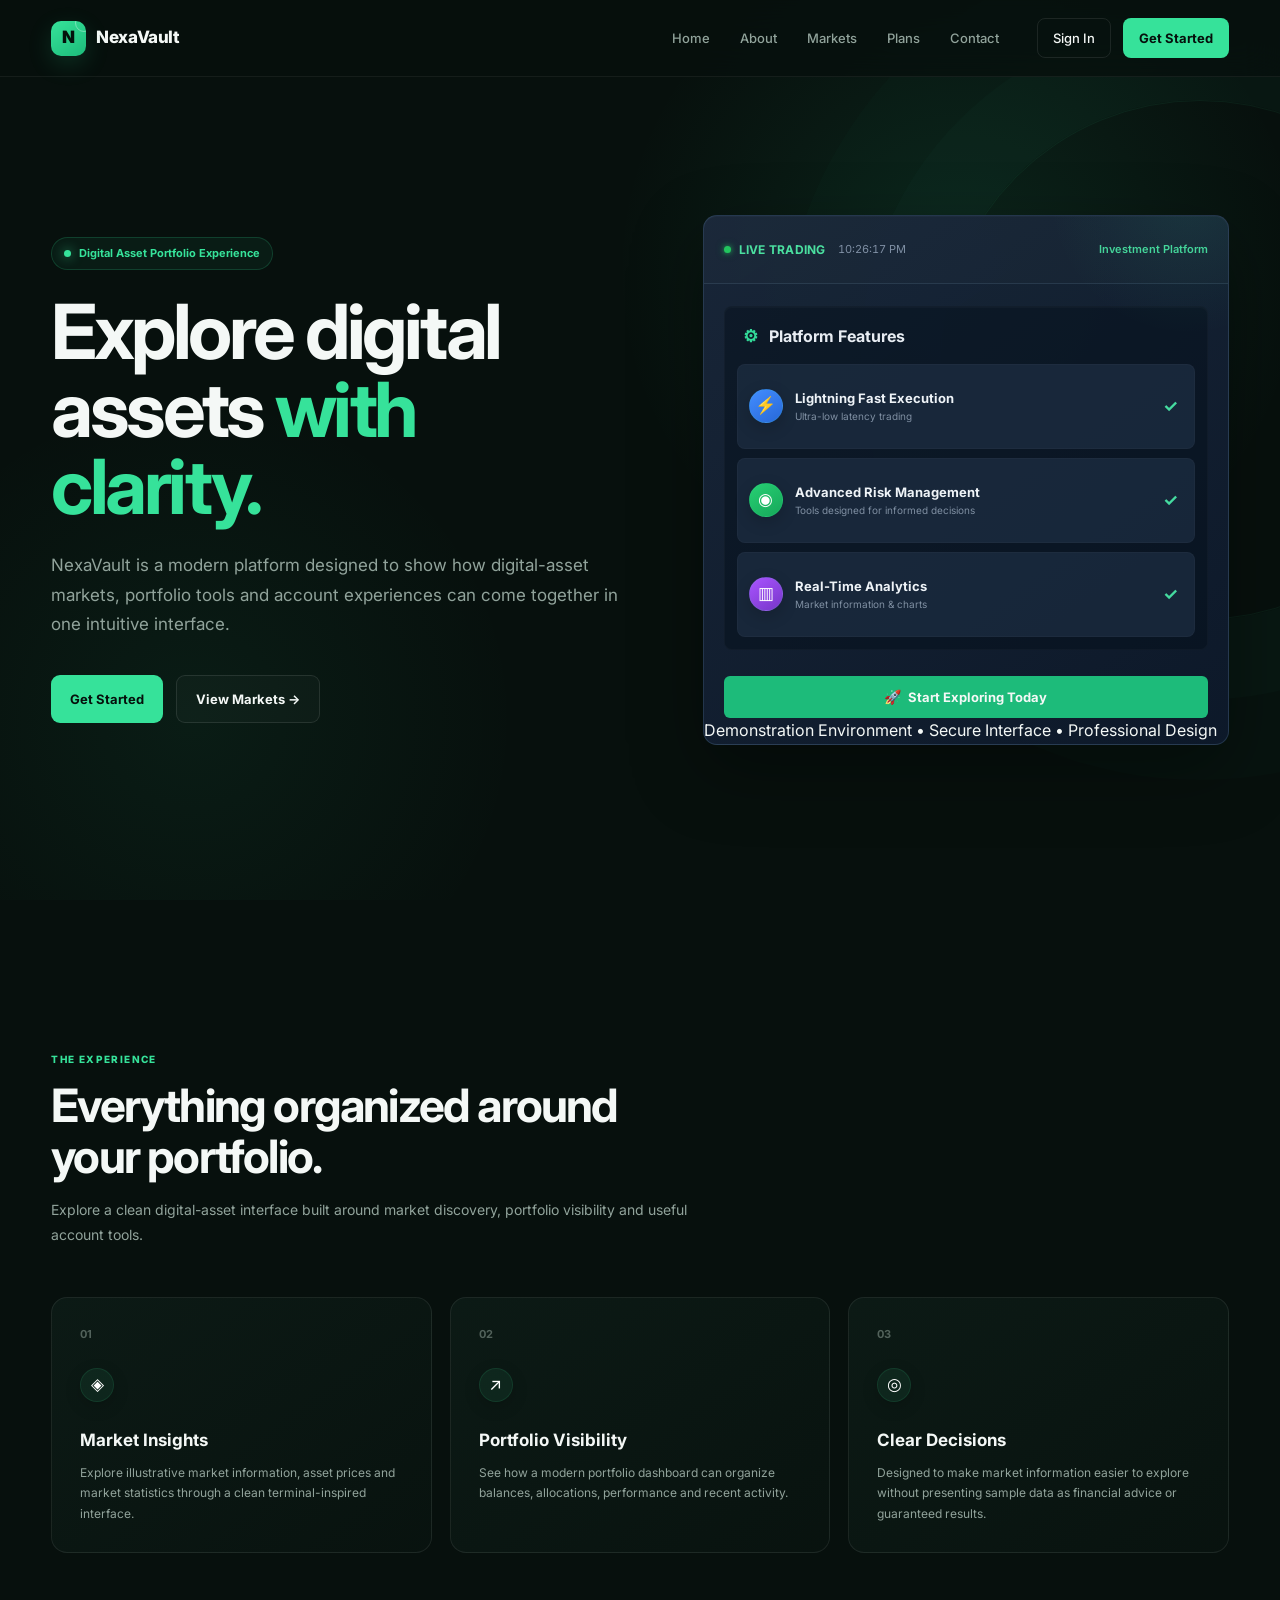
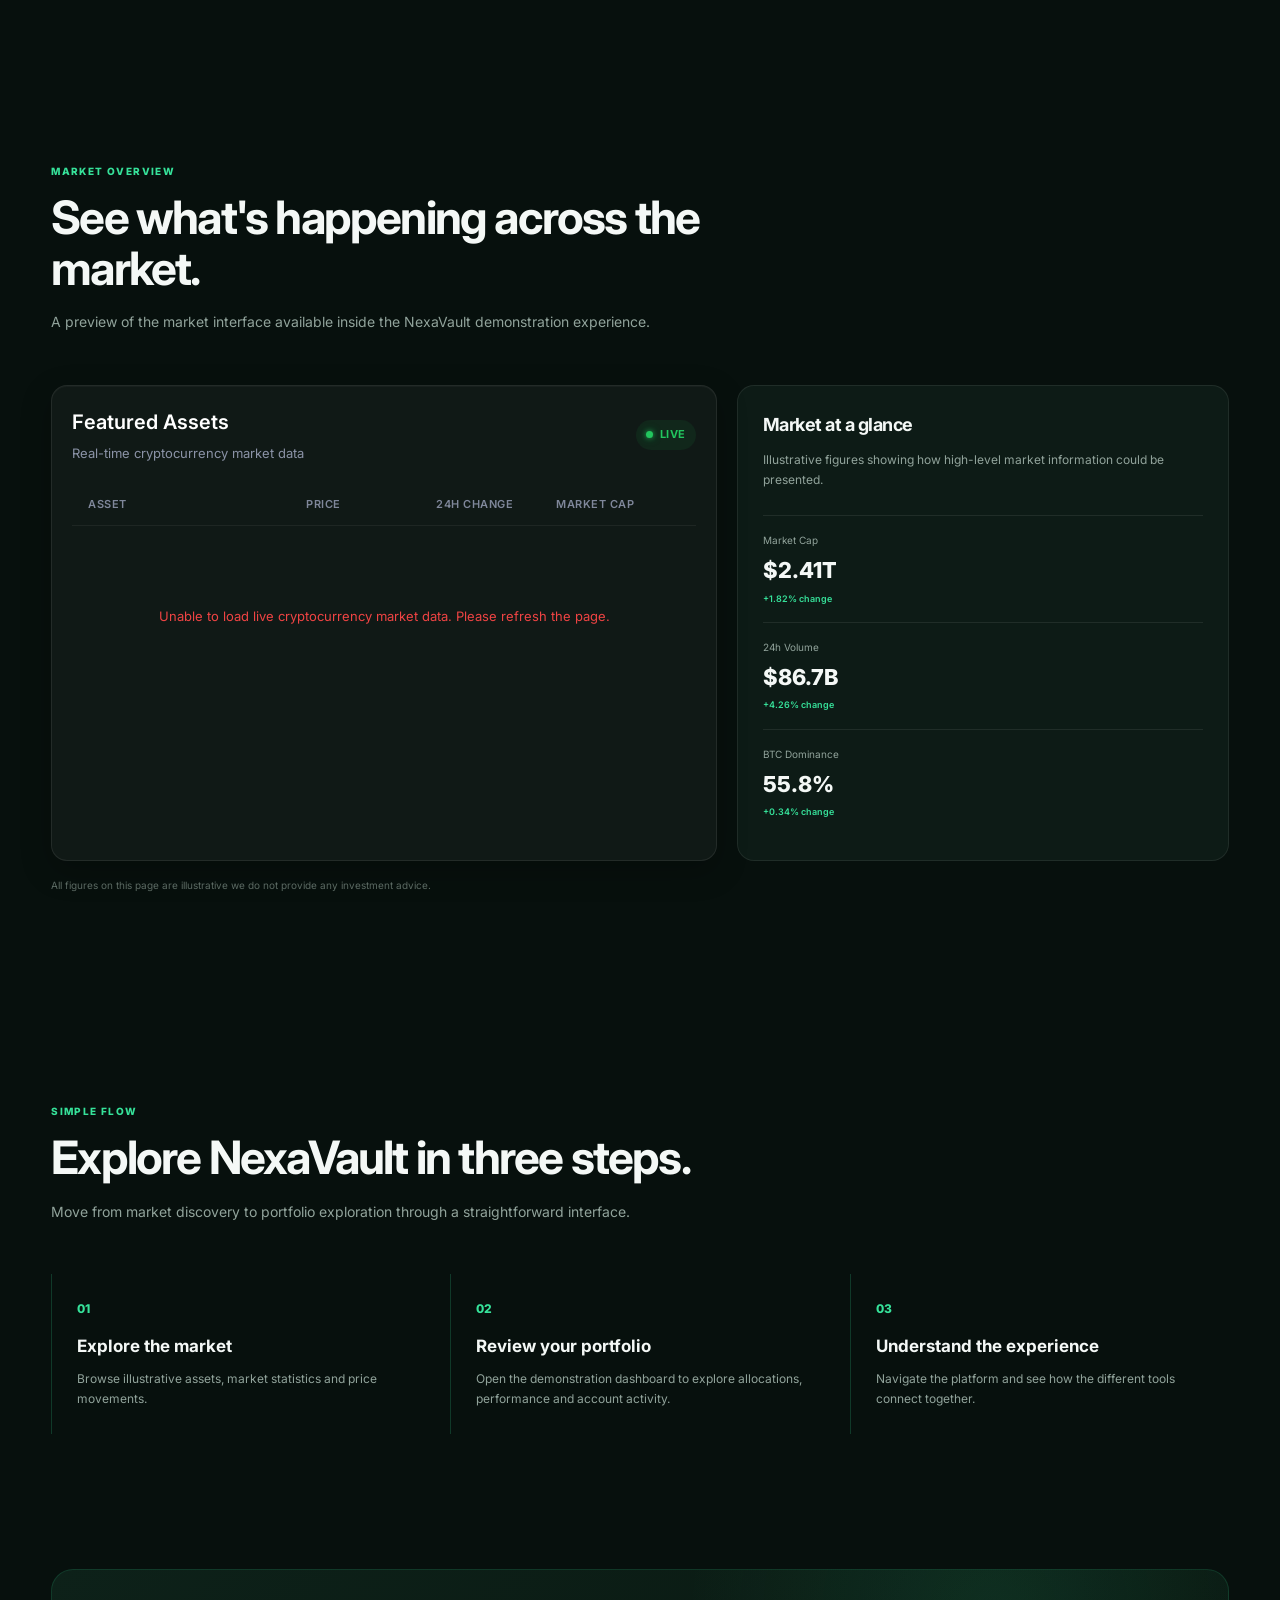
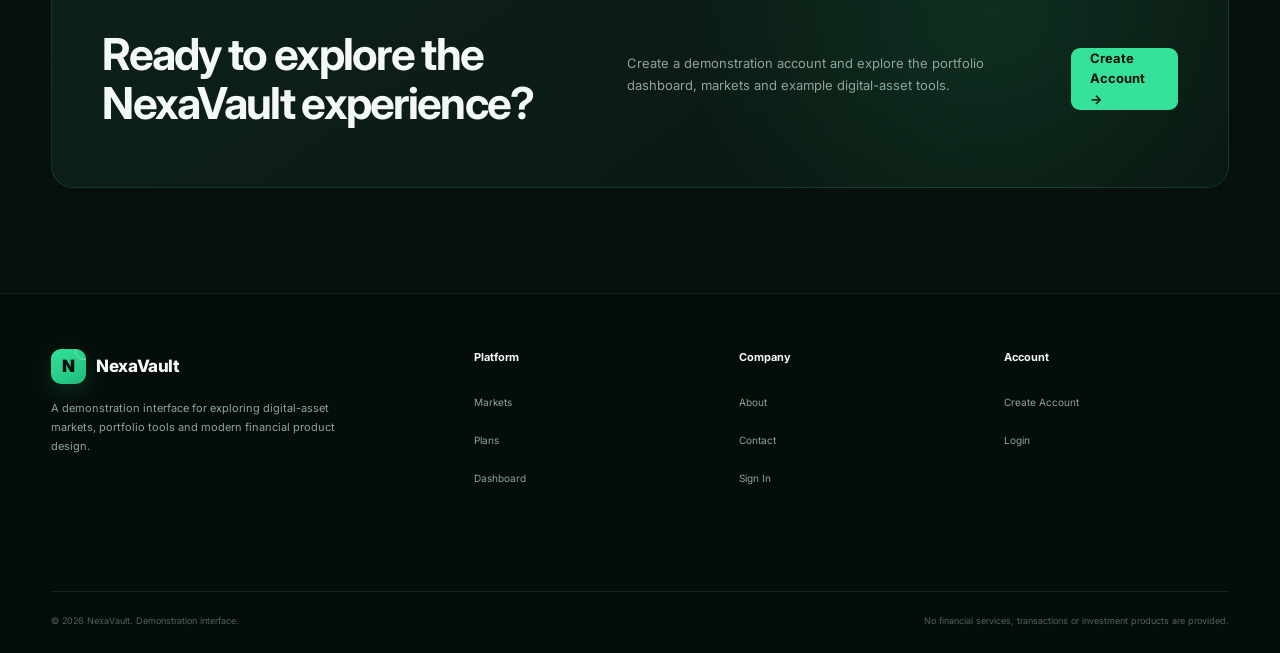
==== index.html @ b2070a26 "update layout" ====
<!DOCTYPE html>
<html lang="en">

<head>
    <meta charset="UTF-8">
    <meta name="viewport" content="width=device-width, initial-scale=1.0">

    <title>NexaVault | Explore Digital Assets</title>

    <meta name="description"
        content="NexaVault is a demonstration interface for exploring digital asset markets, portfolio tools and investment workflows.">

    <link rel="preconnect" href="https://fonts.googleapis.com">
    <link rel="preconnect" href="https://fonts.gstatic.com" crossorigin>

    <link href="https://fonts.googleapis.com/css2?family=Inter:wght@400;500;600;700;800&display=swap" rel="stylesheet">

    <link rel="stylesheet" href="css/style.css">


    <style>
        /* =========================================================
           NEXAVAULT HOMEPAGE
           Demonstration interface only.
           Market prices, balances and performance figures shown
           on this page are illustrative and are not live data.
           ========================================================= */


        /* =========================================================
           HEADER
           ========================================================= */




        /* =========================================================
           HERO
           ========================================================= */

        .hero {
            min-height: 100vh;

            position: relative;
            overflow: hidden;

            display: flex;
            align-items: center;

            padding: 150px 0 90px;

            background:
                radial-gradient(circle at 75% 30%,
                    rgba(54, 226, 154, 0.10),
                    transparent 30%),
                radial-gradient(circle at 15% 80%,
                    rgba(54, 226, 154, 0.06),
                    transparent 25%),
                var(--bg);
        }


        .hero::before {
            content: "";

            position: absolute;

            width: 520px;
            height: 520px;

            right: -180px;
            top: 100px;

            border-radius: 50%;

            border: 1px solid rgba(54, 226, 154, 0.07);

            box-shadow:
                0 0 0 80px rgba(54, 226, 154, 0.015),
                0 0 0 160px rgba(54, 226, 154, 0.01);

            pointer-events: none;
        }


        .hero-container {
            width: min(1180px, 92%);
            margin: auto;

            display: grid;
            grid-template-columns: 1.05fr 0.95fr;

            gap: 70px;

            align-items: center;
        }


        .hero-content {
            position: relative;
            z-index: 2;
        }


        .hero-badge {
            display: inline-flex;
            align-items: center;
            gap: 8px;

            padding: 7px 12px;

            border-radius: 999px;

            border: 1px solid rgba(54, 226, 154, 0.18);

            background: rgba(54, 226, 154, 0.055);

            color: var(--green);

            font-size: 11px;
            font-weight: 700;

            margin-bottom: 23px;
        }


        .hero-dot {
            width: 7px;
            height: 7px;

            border-radius: 50%;

            background: var(--green);

            box-shadow:
                0 0 12px rgba(54, 226, 154, 0.75);
        }


        .hero h1 {
            margin: 0;

            max-width: 700px;

            color: var(--text);

            font-size: clamp(45px, 6vw, 76px);

            line-height: 1.02;

            letter-spacing: -3.5px;
        }


        .hero h1 span {
            color: var(--green);
        }


        .hero-description {
            max-width: 590px;

            margin: 25px 0 0;

            color: var(--muted);

            font-size: 16px;

            line-height: 1.75;
        }


        .hero-actions {
            display: flex;
            align-items: center;
            gap: 13px;

            margin-top: 32px;
        }


        .primary-btn,
        .secondary-btn {
            display: inline-flex;
            align-items: center;
            justify-content: center;

            min-height: 48px;

            padding: 0 19px;

            border-radius: 9px;

            text-decoration: none;

            font-size: 13px;
            font-weight: 700;

            transition: 0.2s ease;
        }


        .primary-btn {
            background: var(--green);
            color: #06100c;
        }


        .primary-btn:hover {
            background: #49eaa5;

            transform: translateY(-1px);

            box-shadow:
                0 12px 30px rgba(54, 226, 154, 0.14);
        }


        .secondary-btn {
            border: 1px solid rgba(255, 255, 255, 0.10);
            color: var(--text);

            background: rgba(255, 255, 255, 0.025);
        }


        .secondary-btn:hover {
            background: rgba(255, 255, 255, 0.05);
        }


        .hero-note {
            margin-top: 19px;

            color: #66766f;

            font-size: 10px;
        }


        /* =========================================================
           HERO PORTFOLIO PREVIEW
           ========================================================= */

        .hero-visual {
            position: relative;
            z-index: 2;
        }


        .portfolio-preview {
            width: 100%;

            padding: 25px;

            border-radius: 22px;

            border: 1px solid rgba(255, 255, 255, 0.09);

            background:
                linear-gradient(145deg,
                    rgba(19, 38, 30, 0.96),
                    rgba(10, 22, 17, 0.96));

            box-shadow:
                0 35px 90px rgba(0, 0, 0, 0.34);

            transform: rotate(1deg);

            transition: 0.3s ease;
        }


        .portfolio-preview:hover {
            transform: rotate(0deg) translateY(-4px);
        }


        .preview-top {
            display: flex;
            align-items: center;
            justify-content: space-between;

            padding-bottom: 20px;

            border-bottom: 1px solid rgba(255, 255, 255, 0.06);
        }


        .preview-label {
            color: var(--muted);

            font-size: 11px;
            font-weight: 600;
        }


        .preview-status {
            padding: 5px 9px;

            border-radius: 999px;

            background: rgba(54, 226, 154, 0.07);

            color: var(--green);

            font-size: 9px;
            font-weight: 700;
        }


        .portfolio-balance {
            padding: 25px 0 20px;
        }


        .balance-label {
            color: var(--muted);

            font-size: 11px;
        }


        .balance-value {
            margin-top: 8px;

            color: var(--text);

            font-size: 34px;
            font-weight: 800;

            letter-spacing: -1.3px;
        }


        .balance-change {
            margin-top: 7px;

            color: var(--green);

            font-size: 11px;
            font-weight: 600;
        }


        .chart {
            position: relative;

            height: 150px;

            margin: 5px 0 22px;

            overflow: hidden;

            border-radius: 10px;

            background:
                linear-gradient(to bottom,
                    rgba(255, 255, 255, 0.025) 1px,
                    transparent 1px);

            background-size: 100% 37px;
        }


        .chart svg {
            width: 100%;
            height: 100%;
        }


        .chart-area {
            fill: rgba(54, 226, 154, 0.05);
        }


        .chart-line {
            fill: none;

            stroke: var(--green);

            stroke-width: 2.5;

            stroke-linecap: round;
            stroke-linejoin: round;
        }


        .asset-preview {
            display: grid;

            grid-template-columns: repeat(3, 1fr);

            gap: 9px;
        }


        .asset-mini {
            padding: 12px;

            border-radius: 10px;

            border: 1px solid rgba(255, 255, 255, 0.06);

            background: rgba(255, 255, 255, 0.025);
        }


        .asset-mini-top {
            display: flex;
            align-items: center;
            justify-content: space-between;
        }


        .asset-symbol {
            color: var(--text);

            font-size: 12px;
            font-weight: 700;
        }


        .asset-percent {
            color: var(--green);

            font-size: 9px;
            font-weight: 600;
        }


        .asset-mini-price {
            margin-top: 8px;

            color: #c5d1cc;

            font-size: 11px;
            font-weight: 600;
        }


        .preview-footer {
            margin-top: 18px;

            padding-top: 15px;

            border-top: 1px solid rgba(255, 255, 255, 0.06);

            display: flex;
            align-items: center;
            justify-content: space-between;
        }


        .preview-footer span {
            color: #66766f;

            font-size: 9px;
        }


        .preview-footer strong {
            color: var(--green);

            font-size: 9px;
        }


        /* =========================================================
           TRUST BAR
           ========================================================= */

        .trust-section {
            border-top: 1px solid var(--border);
            border-bottom: 1px solid var(--border);

            background: var(--bg-light);
        }


        .trust-container {
            width: min(1180px, 92%);
            margin: auto;

            min-height: 90px;

            display: grid;

            grid-template-columns:
                repeat(4, 1fr);
        }


        .trust-item {
            display: flex;
            align-items: center;
            justify-content: center;

            gap: 10px;

            border-right: 1px solid var(--border);
        }


        .trust-item:last-child {
            border-right: none;
        }


        .trust-icon {
            color: var(--green);

            font-size: 17px;
        }


        .trust-text strong {
            display: block;

            color: var(--text);

            font-size: 12px;
        }


        .trust-text span {
            display: block;

            margin-top: 3px;

            color: var(--muted);

            font-size: 9px;
        }


        /* =========================================================
           SECTION
           ========================================================= */

        .home-section {
            padding: 105px 0;
        }


        .section-container {
            width: min(1180px, 92%);
            margin: auto;
        }


        .section-heading {
            max-width: 650px;

            margin-bottom: 50px;
        }


        .section-eyebrow {
            color: var(--green);

            font-size: 10px;
            font-weight: 800;

            text-transform: uppercase;

            letter-spacing: 1.4px;

            margin-bottom: 13px;
        }


        .section-heading h2 {
            margin: 0;

            color: var(--text);

            font-size: clamp(31px, 4vw, 46px);

            line-height: 1.1;

            letter-spacing: -1.8px;
        }


        .section-heading p {
            margin: 17px 0 0;

            color: var(--muted);

            font-size: 14px;

            line-height: 1.75;
        }


        /* =========================================================
           FEATURE CARDS
           ========================================================= */

        .feature-grid {
            display: grid;

            grid-template-columns:
                repeat(3, 1fr);

            gap: 18px;
        }


        .feature-card {
            padding: 28px;

            min-height: 245px;

            border: 1px solid var(--border);

            border-radius: 16px;

            background:
                linear-gradient(145deg,
                    rgba(13, 27, 22, 0.92),
                    rgba(9, 19, 15, 0.92));

            transition: 0.25s ease;
        }


        .feature-card:hover {
            transform: translateY(-5px);

            border-color:
                rgba(54, 226, 154, 0.18);

            background: var(--card-hover);
        }


        .feature-number {
            color: #52625b;

            font-size: 11px;
            font-weight: 700;
        }


        .feature-icon {
            width: 44px;
            height: 44px;

            margin-top: 24px;

            border-radius: 12px;

            display: flex;
            align-items: center;
            justify-content: center;

            color: var(--green);

            background:
                rgba(54, 226, 154, 0.07);

            border:
                1px solid rgba(54, 226, 154, 0.11);

            font-size: 18px;
        }


        .feature-card h3 {
            margin: 18px 0 9px;

            color: var(--text);

            font-size: 17px;
        }


        .feature-card p {
            margin: 0;

            color: var(--muted);

            font-size: 12px;

            line-height: 1.7;
        }


        /* =========================================================
           MARKETS SECTION
           ========================================================= */

        .market-preview {
            display: grid;

            grid-template-columns:
                1.15fr 0.85fr;

            gap: 20px;
        }


        .market-table-card,
        .market-side-card {
            border: 1px solid var(--border);

            border-radius: 17px;

            background: var(--card);

            overflow: hidden;
        }


        .market-card-header {
            padding: 20px 22px;

            display: flex;
            align-items: center;
            justify-content: space-between;

            border-bottom: 1px solid var(--border);
        }


        .market-card-header h3 {
            margin: 0;

            color: var(--text);

            font-size: 15px;
        }


        .market-card-header a {
            color: var(--green);

            text-decoration: none;

            font-size: 10px;
            font-weight: 700;
        }


        .market-row {
            display: grid;

            grid-template-columns:
                1.6fr 1fr 0.8fr;

            align-items: center;

            padding: 16px 22px;

            border-bottom: 1px solid rgba(255, 255, 255, 0.045);
        }


        .market-row:last-child {
            border-bottom: none;
        }


        .coin {
            display: flex;
            align-items: center;
            gap: 11px;
        }


        .coin-icon {
            width: 32px;
            height: 32px;

            border-radius: 50%;

            display: flex;
            align-items: center;
            justify-content: center;

            background: rgba(255, 255, 255, 0.06);

            color: var(--text);

            font-size: 10px;
            font-weight: 800;
        }


        .coin-name strong {
            display: block;

            color: var(--text);

            font-size: 11px;
        }


        .coin-name span {
            display: block;

            margin-top: 2px;

            color: var(--muted);

            font-size: 9px;
        }


        .coin-price {
            color: #dce6e1;

            font-size: 11px;
            font-weight: 600;
        }


        .coin-change {
            color: var(--green);

            text-align: right;

            font-size: 10px;
            font-weight: 700;
        }


        .coin-change.down {
            color: #e58a8a;
        }


        /* Side market card */

        .market-side-content {
            padding: 25px;
        }


        .market-side-content h3 {
            margin: 0;

            color: var(--text);

            font-size: 18px;

            letter-spacing: -0.5px;
        }


        .market-side-content>p {
            margin: 10px 0 25px;

            color: var(--muted);

            font-size: 12px;

            line-height: 1.7;
        }


        .market-stat {
            padding: 16px 0;

            border-top: 1px solid var(--border);
        }


        .market-stat-label {
            color: var(--muted);

            font-size: 10px;
        }


        .market-stat-value {
            margin-top: 5px;

            color: var(--text);

            font-size: 22px;
            font-weight: 800;
        }


        .market-stat-change {
            margin-top: 3px;

            color: var(--green);

            font-size: 9px;
            font-weight: 600;
        }


        /* =========================================================
           HOW IT WORKS
           ========================================================= */

        .steps {
            display: grid;

            grid-template-columns:
                repeat(3, 1fr);

            gap: 20px;
        }


        .step {
            position: relative;

            padding: 25px;

            border-left:
                1px solid rgba(54, 226, 154, 0.20);
        }


        .step-number {
            color: var(--green);

            font-size: 12px;
            font-weight: 800;
        }


        .step h3 {
            margin: 15px 0 8px;

            color: var(--text);

            font-size: 17px;
        }


        .step p {
            margin: 0;

            color: var(--muted);

            font-size: 12px;

            line-height: 1.7;
        }


        /* =========================================================
           CTA
           ========================================================= */

        .cta-section {
            padding: 30px 0 105px;
        }


        .cta-box {
            position: relative;

            overflow: hidden;

            padding: 60px 50px;

            border-radius: 22px;

            border:
                1px solid rgba(54, 226, 154, 0.14);

            background:
                radial-gradient(circle at 80% 20%,
                    rgba(54, 226, 154, 0.10),
                    transparent 32%),
                linear-gradient(145deg,
                    #0d2119,
                    #091710);
        }


        .cta-box h2 {
            max-width: 650px;

            margin: 0;

            color: var(--text);

            font-size: clamp(30px, 4vw, 44px);

            line-height: 1.1;

            letter-spacing: -1.7px;
        }


        .cta-box p {
            max-width: 600px;

            margin: 15px 0 25px;

            color: var(--muted);

            font-size: 13px;

            line-height: 1.7;
        }


        /* =========================================================
           FOOTER
           ========================================================= */

        /* .footer {
            border-top: 1px solid var(--border);

            background: #050d0a;

            padding: 55px 0 25px;
        }


        .footer-container {
            width: min(1180px, 92%);
            margin: auto;
        }


        .footer-grid {
            display: grid;

            grid-template-columns:
                1.7fr 1fr 1fr 1fr;

            gap: 40px;

            padding-bottom: 45px;
        }

        @media (max-width: 768px) {
            .footer-grid {
                grid-template-columns: repeat(2, 1fr);
                gap: 30px 20px;
            }
        }

        @media (max-width: 480px) {
            .footer-grid {
                grid-template-columns: 1fr 1fr;
            }
        }


        .footer-brand p {
            max-width: 300px;

            margin: 15px 0 0;

            color: var(--muted);

            font-size: 11px;

            line-height: 1.7;
        }


        .footer-column h4 {
            margin: 0 0 15px;

            color: var(--text);

            font-size: 11px;
        }


        .footer-column a {
            display: block;

            margin-bottom: 10px;

            color: var(--muted);

            text-decoration: none;

            font-size: 10px;
        }


        .footer-column a:hover {
            color: var(--green);
        }


        .footer-bottom {
            padding-top: 22px;

            border-top: 1px solid var(--border);

            display: flex;

            align-items: center;
            justify-content: space-between;

            gap: 20px;

            color: #53615b;

            font-size: 9px;
        } */


        /* =========================================================
           RESPONSIVE
           ========================================================= */

        @media (max-width: 950px) {

            .nav {
                gap: 18px;
            }


            .hero-container {
                grid-template-columns: 1fr;

                gap: 55px;
            }


            .hero-content {
                text-align: center;
            }


            .hero-description {
                margin-left: auto;
                margin-right: auto;
            }


            .hero-actions {
                justify-content: center;
            }


            .hero-note {
                text-align: center;
            }


            .hero-visual {
                max-width: 620px;

                margin: auto;
            }


            .market-preview {
                grid-template-columns: 1fr;
            }

        }


        @media (max-width: 760px) {

            .header-inner {
                height: 68px;
            }


            .menu-toggle {
                display: block;
            }


            .nav {
                position: absolute;

                top: 68px;
                left: 0;

                width: 100%;

                display: none;

                flex-direction: column;
                align-items: stretch;

                gap: 0;

                padding: 15px 5% 22px;

                border-bottom: 1px solid var(--border);

                background:
                    rgba(7, 16, 13, 0.98);

                backdrop-filter: blur(18px);
            }


            .nav.show {
                display: flex;
            }


            .nav a {
                padding: 12px 0;

                border-bottom:
                    1px solid rgba(255, 255, 255, 0.04);
            }


            .nav-actions {
                display: grid;

                grid-template-columns: 1fr 1fr;

                margin: 10px 0 0;

                gap: 10px;
            }


            .nav-login,
            .nav-register {
                text-align: center;
            }


            .trust-container {
                grid-template-columns: repeat(2, 1fr);
            }


            .trust-item {
                min-height: 75px;

                border-bottom:
                    1px solid var(--border);
            }


            .trust-item:nth-child(2) {
                border-right: none;
            }


            .trust-item:nth-child(3),
            .trust-item:nth-child(4) {
                border-bottom: none;
            }


            .feature-grid,
            .steps {
                grid-template-columns: 1fr;
            }




        }


        @media (max-width: 560px) {

            .hero {
                padding-top: 125px;
            }


            .hero h1 {
                font-size: 43px;

                letter-spacing: -2.2px;
            }


            .hero-description {
                font-size: 14px;
            }


            .hero-actions {
                flex-direction: column;

                align-items: stretch;
            }


            .primary-btn,
            .secondary-btn {
                width: 100%;
            }


            .portfolio-preview {
                padding: 18px;

                transform: none;
            }


            .balance-value {
                font-size: 29px;
            }


            .asset-preview {
                grid-template-columns: 1fr;
            }


            .asset-mini {
                display: flex;

                align-items: center;
                justify-content: space-between;
            }


            .asset-mini-price {
                margin-top: 0;
            }


            .market-row {
                grid-template-columns:
                    1.5fr 1fr;

                gap: 10px;
            }


            .market-row .coin-change {
                display: none;
            }


            .cta-box {
                padding: 38px 25px;
            }





            /* .footer-bottom {
                flex-direction: column;

                align-items: flex-start;
            } */

        }
    </style>

</head>


<body class="page-enter">

    <script>
        async function loadPrices() {
            try {
                const res = await fetch(
                    "https://api.coingecko.com/api/v3/simple/price?ids=bitcoin,ethereum,tether,binancecoin,solana,ripple,cardano,dogecoin,polygon,litecoin&vs_currencies=usd&include_24hr_change=true"
                );
                const data = await res.json();

                function format(price, change) {
                    const color = change >= 0 ? "lime" : "red";
                    return `$${price.toLocaleString()} <span style="color:${color}">(${change.toFixed(2)}%)</span>`;
                }

                document.getElementById("btcPrice").innerHTML = format(data.bitcoin.usd, data.bitcoin.usd_24h_change);
                document.getElementById("ethPrice").innerHTML = format(data.ethereum.usd, data.ethereum.usd_24h_change);
                document.getElementById("usdtPrice").innerHTML = format(data.tether.usd, data.tether.usd_24h_change);
                document.getElementById("bnbPrice").innerHTML = format(data.binancecoin.usd, data.binancecoin.usd_24h_change);
                document.getElementById("solPrice").innerHTML = format(data.solana.usd, data.solana.usd_24h_change);
                document.getElementById("xrpPrice").innerHTML = format(data.ripple.usd, data.ripple.usd_24h_change);
                document.getElementById("adaPrice").innerHTML = format(data.cardano.usd, data.cardano.usd_24h_change);
                document.getElementById("dogePrice").innerHTML = format(data.dogecoin.usd, data.dogecoin.usd_24h_change);
                document.getElementById("ltcPrice").innerHTML = format(data.litecoin.usd, data.litecoin.usd_24h_change);

            } catch (err) {
                console.error("Price error:", err);
            }
        }

        loadPrices();
        setInterval(loadPrices, 10000);
    </script>


    <!-- =========================================================
         HEADER
         ========================================================= -->

    <header class="header">

        <div class="header-inner">

            <a href="index.html" class="logo">

                <span class="logo-mark">N</span>

                <span>NexaVault</span>

            </a>


            <button class="menu-toggle" id="menuToggle" aria-label="Open navigation">
                ☰
            </button>


            <nav class="nav">

                <a href="index.html">
                    Home
                </a>

                <a href="about.html">
                    About
                </a>

                <a href="markets.html">
                    Markets
                </a>

                <a href="plans.html">
                    Plans
                </a>

                <a href="contact.html">
                    Contact
                </a>


                <div class="nav-actions">

                    <a href="login.html" class="nav-login">
                        Sign In
                    </a>

                    <a href="register.html" class="nav-register">
                        Get Started
                    </a>

                </div>

            </nav>

        </div>

    </header>




    <!-- =========================================================
         HERO
         ========================================================= -->

    <section class="hero">

        <div class="hero-container">


            <div class="hero-content">

                <div class="hero-badge">

                    <span class="hero-dot"></span>

                    Digital Asset Portfolio Experience

                </div>


                <h1>

                    Explore digital assets
                    <span>with clarity.</span>

                </h1>


                <p class="hero-description">

                    NexaVault is a modern platform
                    designed to show how digital-asset markets,
                    portfolio tools and account experiences can
                    come together in one intuitive interface.

                </p>


                <div class="hero-actions">

                    <a href="index.html" class="primary-btn">
                        Get Started
                    </a>


                    <a href="markets.html" class="secondary-btn">
                        View Markets →
                    </a>

                </div>


                <!-- <p class="hero-note">

                    Crypto-asset Environment · Market data and
                    portfolio figures are illustrative.

                </p> -->

            </div>



            <!-- PORTFOLIO PREVIEW -->

            <div class="hero-visual">

                <div class="platform-preview">

                    <!-- TOP BAR -->
                    <div class="platform-top">

                        <div class="platform-live">
                            <span class="live-dot"></span>
                            LIVE TRADING
                        </div>

                        <div class="platform-time" id="platformTime">
                            03:30:46 AM
                        </div>

                        <div class="platform-label">
                            Investment Platform
                        </div>

                    </div>


                    <!-- FEATURES PANEL -->
                    <div class="platform-features">

                        <div class="features-heading">

                            <span class="features-heading-icon">
                                ⚙
                            </span>

                            <span>
                                Platform Features
                            </span>

                        </div>


                        <!-- FEATURE 1 -->
                        <div class="platform-feature">

                            <div class="feature-icon feature-blue">
                                <span>⚡</span>
                            </div>

                            <div class="feature-content">

                                <div class="feature-title">
                                    Lightning Fast Execution
                                </div>

                                <div class="feature-description">
                                    Ultra-low latency trading
                                </div>

                            </div>

                            <div class="feature-check">
                                ✓
                            </div>

                        </div>


                        <!-- FEATURE 2 -->
                        <div class="platform-feature">

                            <div class="feature-icon feature-green">
                                <span>◉</span>
                            </div>

                            <div class="feature-content">

                                <div class="feature-title">
                                    Advanced Risk Management
                                </div>

                                <div class="feature-description">
                                    Tools designed for informed decisions
                                </div>

                            </div>

                            <div class="feature-check">
                                ✓
                            </div>

                        </div>


                        <!-- FEATURE 3 -->
                        <div class="platform-feature">

                            <div class="feature-icon feature-purple">
                                <span>▥</span>
                            </div>

                            <div class="feature-content">

                                <div class="feature-title">
                                    Real-Time Analytics
                                </div>

                                <div class="feature-description">
                                    Market information &amp; charts
                                </div>

                            </div>

                            <div class="feature-check">
                                ✓
                            </div>

                        </div>

                    </div>


                    <!-- ACTION BUTTONS -->
                    <div class="platform-actions">

                        <a href="register.html" class="platform-btn">
                            <span class="btn-icon">🚀</span>
                            Start Exploring Today
                        </a>


                        <!-- <a href="login.html" class="platform-btn platform-btn-secondary">
                            <span class="btn-icon">↪</span>
                            Access Your Account
                        </a> -->

                    </div>


                    <!-- FOOTER -->
                    <div class="platform-footer">

                        <span>Demonstration Environment</span>

                        <span class="footer-separator">•</span>

                        <span>Secure Interface</span>

                        <span class="footer-separator">•</span>

                        <span>Professional Design</span>

                    </div>

                </div>

            </div>

            <style>
                /* =========================================================
   NEXAVAULT HERO PLATFORM PREVIEW
========================================================= */

                .platform-preview {
                    width: 100%;
                    max-width: 560px;
                    margin-left: auto;

                    padding: 0;

                    background:
                        linear-gradient(145deg,
                            rgba(25, 39, 58, 0.96),
                            rgba(13, 25, 42, 0.98));

                    border: 1px solid rgba(112, 149, 190, 0.22);

                    border-radius: 14px;

                    box-shadow:
                        0 25px 70px rgba(0, 0, 0, 0.35),
                        inset 0 1px 0 rgba(255, 255, 255, 0.025);

                    overflow: hidden;

                    position: relative;
                }


                /* subtle inner glow */

                .platform-preview::before {
                    content: "";

                    position: absolute;

                    width: 280px;
                    height: 280px;

                    top: -160px;
                    right: -100px;

                    background:
                        radial-gradient(circle,
                            rgba(54, 226, 154, 0.09),
                            transparent 70%);

                    pointer-events: none;
                }


                /* =========================================================
   TOP BAR
========================================================= */

                .platform-top {
                    height: 68px;

                    display: grid;

                    grid-template-columns:
                        auto 1fr auto;

                    align-items: center;

                    gap: 12px;

                    padding: 0 20px;

                    border-bottom:
                        1px solid rgba(125, 159, 195, 0.16);

                    background:
                        rgba(255, 255, 255, 0.012);
                }


                .platform-live {
                    display: flex;

                    align-items: center;

                    gap: 8px;

                    color: #4be0a0;

                    font-size: 12px;

                    font-weight: 700;

                    letter-spacing: 0.02em;

                    white-space: nowrap;
                }


                .live-dot {
                    width: 9px;
                    height: 9px;

                    border-radius: 50%;

                    background: #35d995;

                    box-shadow:
                        0 0 0 4px rgba(53, 217, 149, 0.08),
                        0 0 14px rgba(53, 217, 149, 0.4);
                }


                .platform-time {
                    color: #7f8fa4;

                    font-size: 11px;

                    /* text-align: center; */

                    font-variant-numeric: tabular-nums;
                }


                .platform-label {
                    color: #45d49a;

                    font-size: 11px;

                    font-weight: 600;

                    white-space: nowrap;
                }


                /* =========================================================
   FEATURES CONTAINER
========================================================= */

                .platform-features {
                    margin: 22px 20px 0;

                    padding: 17px 12px 12px;

                    background:
                        rgba(6, 15, 27, 0.48);

                    border-radius: 8px;

                    border:
                        1px solid rgba(255, 255, 255, 0.025);

                    box-shadow:
                        inset 0 1px 0 rgba(255, 255, 255, 0.018);
                }


                /* =========================================================
   FEATURE HEADING
========================================================= */

                .features-heading {
                    display: flex;

                    align-items: center;

                    gap: 8px;

                    padding: 0 3px 14px;

                    color: #e8edf3;

                    font-size: 16px;

                    font-weight: 700;
                }


                .features-heading-icon {
                    display: inline-flex;

                    align-items: center;

                    justify-content: center;

                    color: #32d998;

                    font-size: 17px;

                    width: 21px;

                    height: 21px;
                }


                /* =========================================================
   FEATURE ROW
========================================================= */

                .platform-feature {
                    min-height: 64px;

                    display: flex;

                    align-items: center;

                    gap: 12px;

                    padding: 0px 11px;

                    margin-bottom: 9px;

                    background:
                        rgba(30, 46, 67, 0.72);

                    border:
                        1px solid rgba(255, 255, 255, 0.025);

                    border-radius: 8px;

                    transition:
                        transform 0.2s ease,
                        background 0.2s ease,
                        border-color 0.2s ease;
                }


                .platform-feature:last-child {
                    margin-bottom: 0;
                }


                .platform-feature:hover {
                    transform: translateX(3px);

                    background:
                        rgba(37, 55, 79, 0.82);

                    border-color:
                        rgba(54, 226, 154, 0.12);
                }


                /* =========================================================
   FEATURE ICON
========================================================= */

                .feature-icon {
                    width: 34px;
                    height: 34px;

                    min-width: 34px;

                    display: flex;

                    align-items: center;

                    justify-content: center;

                    border-radius: 50%;

                    color: #ffffff;

                    font-size: 17px;

                    box-shadow:
                        0 5px 16px rgba(0, 0, 0, 0.18);
                }


                .feature-blue {
                    background:
                        linear-gradient(145deg,
                            #438dff,
                            #2768d8);
                }


                .feature-green {
                    background:
                        linear-gradient(145deg,
                            #27cf73,
                            #16a85a);
                }


                .feature-purple {
                    background:
                        linear-gradient(145deg,
                            #a954ff,
                            #7736c9);
                }


                /* =========================================================
   FEATURE TEXT
========================================================= */

                .feature-content {
                    flex: 1;

                    min-width: 0;
                }


                .feature-title {
                    color: #eef3f7;

                    font-size: 13px;

                    font-weight: 700;

                    line-height: 1.35;
                }


                .feature-description {
                    margin-top: 2px;

                    color: #7f8fa2;

                    font-size: 10px;

                    line-height: 1.4;
                }


                /* =========================================================
   CHECKMARK
========================================================= */

                .feature-check {
                    width: 24px;

                    color: #45dba0;

                    font-size: 17px;

                    font-weight: 700;

                    text-align: center;
                }


                /* =========================================================
   ACTION BUTTONS
========================================================= */

                .platform-actions {
                    display: flex;

                    flex-direction: column;

                    gap: 10px;

                    margin: 26px 20px 0;
                }


                .platform-btn {
                    min-height: 42px;

                    display: flex;

                    background-color: #1dbb7a;

                    align-items: center;

                    justify-content: center;

                    gap: 7px;

                    padding: 10px 18px;

                    border-radius: 6px;

                    text-decoration: none;

                    font-size: 13px;

                    font-weight: 700;

                    transition:
                        transform 0.2s ease,
                        box-shadow 0.2s ease,
                        background 0.2s ease;
                }


                .platform-btn:hover {
                    transform: translateY(-2px);
                }


                .platform-btn-primary {
                    color: #ffffff;

                    background:
                        linear-gradient(135deg,
                            #2869e8,
                            #245bd0);

                    box-shadow:
                        0 8px 24px rgba(35, 93, 218, 0.22);
                }


                .platform-btn-primary:hover {
                    background:
                        linear-gradient(135deg,
                            #3475ef,
                            #2864dd);

                    box-shadow:
                        0 12px 28px rgba(35, 93, 218, 0.30);
                }


                .platform-btn-secondary {
                    color: #eef2f7;

                    background:
                        rgba(74, 91, 116, 0.62);

                    border:
                        1px solid rgba(255, 255, 255, 0.035);
                }


                .platform-btn-secondary:hover {
                    background:
                        rgba(86, 104, 131, 0.72);
                }


                .btn-icon {
                    font-size: 14px;
                }


                /* =========================================================
   FOOTER
========================================================= */

                /* .platform-footer {
                    display: flex;

                    justify-content: center;

                    align-items: center;

                    flex-wrap: wrap;

                    gap: 6px;

                    padding: 18px 20px 21px;

                    color: #718095;

                    font-size: 10px;

                    text-align: center;

                    letter-spacing: 0.01em;
                }


                .footer-separator {
                    color: #465569;
                } */


                /* =========================================================
   MOBILE
========================================================= */

                @media (max-width: 900px) {

                    .platform-preview {
                        max-width: 100%;

                        margin: 35px auto 0;
                    }

                }


                @media (max-width: 600px) {

                    .platform-top {
                        height: 62px;

                        padding: 0 15px;

                        grid-template-columns:
                            auto 1fr auto;
                    }


                    .platform-live {
                        font-size: 10px;
                    }


                    .platform-time {
                        font-size: 9px;
                    }


                    .platform-label {
                        font-size: 9px;
                    }


                    .platform-features {
                        margin: 16px 14px 0;

                        padding: 14px 9px 9px;
                    }


                    .features-heading {
                        font-size: 14px;

                        padding-bottom: 11px;
                    }


                    .platform-feature {
                        min-height: 60px;

                        padding: 8px;

                        gap: 9px;
                    }


                    .feature-icon {
                        width: 31px;
                        height: 31px;

                        min-width: 31px;

                        font-size: 15px;
                    }


                    .feature-title {
                        font-size: 12px;
                    }


                    .feature-description {
                        font-size: 9px;
                    }


                    .feature-check {
                        font-size: 15px;
                    }


                    .platform-actions {
                        margin: 20px 14px 0;
                    }


                    .platform-btn {
                        min-height: 44px;

                        font-size: 12px;
                    }


                    .platform-footer {
                        padding:
                            15px 14px 18px;

                        font-size: 9px;
                    }

                }
            </style>

        </div>

    </section>



    <!-- =========================================================
         TRUST / FEATURE BAR
         ========================================================= -->



    <!-- Market Ticker -->
    <div class="bg-transparent border-t border-b border-gray-700">
        <!-- TradingView Widget BEGIN -->
        <div class="tradingview-widget-container" style="width: 100%; height: 46px;">
            <iframe scrolling="no" allowtransparency="true" frameborder="0"
                src="https://www.tradingview-widget.com/embed-widget/ticker-tape/?locale=en#%7B%22symbols%22%3A%5B%7B%22proName%22%3A%22FOREXCOM%3ASPXUSD%22%2C%22title%22%3A%22S%26P%20500%22%7D%2C%7B%22proName%22%3A%22FOREXCOM%3ANSXUSD%22%2C%22title%22%3A%22Nasdaq%20100%22%7D%2C%7B%22proName%22%3A%22FX_IDC%3AEURUSD%22%2C%22title%22%3A%22EUR%2FUSD%22%7D%2C%7B%22proName%22%3A%22BITSTAMP%3ABTCUSD%22%2C%22title%22%3A%22BTC%2FUSD%22%7D%2C%7B%22proName%22%3A%22BITSTAMP%3AETHUSD%22%2C%22title%22%3A%22ETH%2FUSD%22%7D%5D%2C%22showSymbolLogo%22%3Atrue%2C%22colorTheme%22%3A%22dark%22%2C%22isTransparent%22%3Afalse%2C%22displayMode%22%3A%22adaptive%22%2C%22width%22%3A%22100%25%22%2C%22height%22%3A46%2C%22utm_source%22%3A%22tradingview.com%22%2C%22utm_medium%22%3A%22widget%22%2C%22utm_campaign%22%3A%22ticker-tape%22%2C%22page-uri%22%3A%22tradingview.com%2F%22%7D"
                title="ticker tape TradingView widget" lang="en"
                style="user-select: none; box-sizing: border-box; display: block; height: 46px; width: 100%;"></iframe>

            <style>
                .tradingview-widget-copyright {
                    font-size: 13px !important;
                    line-height: 32px !important;
                    text-align: center !important;
                    vertical-align: middle !important;
                    /* @mixin sf-pro-display-font; */
                    font-family: -apple-system, BlinkMacSystemFont, 'Trebuchet MS', Roboto, Ubuntu, sans-serif !important;
                    color: #B2B5BE !important;
                }

                .tradingview-widget-copyright .blue-text {
                    color: #2962FF !important;
                }

                .tradingview-widget-copyright a {
                    text-decoration: none !important;
                    color: #B2B5BE !important;
                }

                .tradingview-widget-copyright a:visited {
                    color: #B2B5BE !important;
                }

                .tradingview-widget-copyright a:hover .blue-text {
                    color: #1E53E5 !important;
                }

                .tradingview-widget-copyright a:active .blue-text {
                    color: #1848CC !important;
                }

                .tradingview-widget-copyright a:visited .blue-text {
                    color: #2962FF !important;
                }
            </style>
        </div>
        <!-- TradingView Widget END -->
    </div>





    <!-- =========================================================
         FEATURES
         ========================================================= -->

    <section class="home-section">

        <div class="section-container">


            <div class="section-heading">

                <div class="section-eyebrow">
                    The Experience
                </div>

                <h2>
                    Everything organized around your portfolio.
                </h2>

                <p>
                    Explore a clean digital-asset interface built
                    around market discovery, portfolio visibility
                    and useful account tools.
                </p>

            </div>


            <div class="feature-grid">


                <article class="feature-card">

                    <div class="feature-number">
                        01
                    </div>

                    <div class="feature-icon">
                        ◈
                    </div>

                    <h3>
                        Market Insights
                    </h3>

                    <p>
                        Explore illustrative market information,
                        asset prices and market statistics through
                        a clean terminal-inspired interface.
                    </p>

                </article>


                <article class="feature-card">

                    <div class="feature-number">
                        02
                    </div>

                    <div class="feature-icon">
                        ↗
                    </div>

                    <h3>
                        Portfolio Visibility
                    </h3>

                    <p>
                        See how a modern portfolio dashboard can
                        organize balances, allocations, performance
                        and recent activity.
                    </p>

                </article>


                <article class="feature-card">

                    <div class="feature-number">
                        03
                    </div>

                    <div class="feature-icon">
                        ◎
                    </div>

                    <h3>
                        Clear Decisions
                    </h3>

                    <p>
                        Designed to make market information easier
                        to explore without presenting sample data
                        as financial advice or guaranteed results.
                    </p>

                </article>

            </div>

        </div>

    </section>



    <!-- =========================================================
         MARKET PREVIEW
         ========================================================= -->

    <section class="home-section">

        <div class="section-container">


            <div class="section-heading">

                <div class="section-eyebrow">
                    Market Overview
                </div>

                <h2>
                    See what's happening across the market.
                </h2>

                <p>
                    A preview of the market interface available
                    inside the NexaVault demonstration experience.
                </p>

            </div>


            <div class="market-preview">


                <!-- MARKET TABLE -->

                <!-- LIVE CRYPTO MARKET OVERVIEW -->
                <div class="crypto-market-card">

                    <div class="crypto-market-header">

                        <div>
                            <h3>Featured Assets</h3>
                            <p>Real-time cryptocurrency market data</p>
                        </div>

                        <div class="live-indicator">
                            <span class="live-dot"></span>
                            LIVE
                        </div>

                    </div>


                    <!-- Market table -->

                    <div class="crypto-table-wrapper">

                        <div class="crypto-table-head">
                            <div>Asset</div>
                            <div>Price</div>
                            <div>24h Change</div>
                            <div>Market Cap</div>
                        </div>

                        <div id="crypto-market-list">

                            <!-- Loading state -->

                            <div class="crypto-loading">
                                <div class="crypto-spinner"></div>
                                <span>Loading live market data...</span>
                            </div>

                        </div>

                    </div>

                </div>

                <style>
                    /* ==========================================
   LIVE CRYPTO MARKET
========================================== */

                    .crypto-market-card {
                        width: 100%;
                        padding: 20px;

                        background: rgba(255, 255, 255, 0.04);

                        backdrop-filter: blur(20px);
                        -webkit-backdrop-filter: blur(20px);

                        border: 1px solid rgba(255, 255, 255, 0.08);

                        border-radius: 16px;

                        box-shadow:
                            0 10px 30px rgba(0, 0, 0, 0.25),
                            inset 0 1px 0 rgba(255, 255, 255, 0.03);

                        overflow: hidden;
                    }


                    /* ==========================================
   HEADER
========================================== */

                    .crypto-market-header {
                        display: flex;

                        align-items: center;
                        justify-content: space-between;

                        gap: 20px;

                        margin-bottom: 20px;
                    }


                    .crypto-market-header h3 {
                        margin: 0;

                        color: #ffffff;

                        font-size: 20px;
                        font-weight: 600;
                    }


                    .crypto-market-header p {
                        margin: 5px 0 0;

                        color: #8b93a7;

                        font-size: 13px;
                    }


                    /* ==========================================
   LIVE INDICATOR
========================================== */

                    .live-indicator {
                        display: flex;

                        align-items: center;

                        gap: 7px;

                        padding: 6px 10px;

                        border-radius: 20px;

                        background: rgba(34, 197, 94, 0.08);

                        color: #22c55e;

                        font-size: 11px;

                        font-weight: 700;

                        letter-spacing: 0.5px;
                    }


                    .live-dot {
                        width: 7px;
                        height: 7px;

                        border-radius: 50%;

                        background: #22c55e;

                        box-shadow:
                            0 0 5px rgba(34, 197, 94, 0.7),
                            0 0 10px rgba(34, 197, 94, 0.4);

                        animation: cryptoLivePulse 1.8s infinite;
                    }


                    @keyframes cryptoLivePulse {

                        0% {
                            opacity: 1;
                            transform: scale(1);
                        }

                        50% {
                            opacity: 0.4;
                            transform: scale(0.75);
                        }

                        100% {
                            opacity: 1;
                            transform: scale(1);
                        }

                    }


                    /* ==========================================
   TABLE
========================================== */

                    .crypto-table-wrapper {
                        width: 100%;

                        overflow-x: auto;
                    }


                    .crypto-table-head {

                        display: grid;

                        grid-template-columns:
                            minmax(200px, 2fr) minmax(130px, 1fr) minmax(120px, 1fr) minmax(150px, 1fr);

                        align-items: center;

                        padding: 12px 16px;

                        border-bottom: 1px solid rgba(255, 255, 255, 0.06);

                        color: #7f879a;

                        font-size: 11px;

                        font-weight: 600;

                        text-transform: uppercase;

                        letter-spacing: 0.5px;

                        min-width: 650px;
                    }


                    /* ==========================================
   COIN ROW
========================================== */

                    .crypto-row {

                        display: grid;

                        grid-template-columns:
                            minmax(200px, 2fr) minmax(130px, 1fr) minmax(120px, 1fr) minmax(150px, 1fr);

                        align-items: center;

                        padding: 15px 16px;

                        min-width: 650px;

                        border-bottom: 1px solid rgba(255, 255, 255, 0.04);

                        transition:
                            background 0.2s ease,
                            transform 0.2s ease;
                    }


                    .crypto-row:hover {

                        background: rgba(255, 255, 255, 0.035);

                    }


                    /* ==========================================
   COIN INFORMATION
========================================== */

                    .crypto-asset {

                        display: flex;

                        align-items: center;

                        gap: 12px;
                    }


                    .crypto-logo {

                        width: 38px;
                        height: 38px;

                        border-radius: 50%;

                        object-fit: cover;

                        flex-shrink: 0;
                    }


                    .crypto-name {

                        display: flex;

                        flex-direction: column;

                        gap: 3px;
                    }


                    .crypto-name strong {

                        color: #ffffff;

                        font-size: 14px;

                        font-weight: 600;
                    }


                    .crypto-symbol {

                        color: #737b8f;

                        font-size: 11px;

                        text-transform: uppercase;
                    }


                    /* ==========================================
   PRICE
========================================== */

                    .crypto-price {

                        color: #ffffff;

                        font-size: 14px;

                        font-weight: 600;
                    }


                    /* ==========================================
   24H CHANGE
========================================== */

                    .crypto-change {

                        font-size: 13px;

                        font-weight: 600;
                    }


                    .crypto-change.positive {

                        color: #22c55e;

                    }


                    .crypto-change.negative {

                        color: #ef4444;

                    }


                    /* ==========================================
   MARKET CAP
========================================== */

                    .crypto-market-cap {

                        color: #a1a8b8;

                        font-size: 13px;
                    }


                    /* ==========================================
   LOADING
========================================== */

                    .crypto-loading {

                        display: flex;

                        align-items: center;
                        justify-content: center;

                        gap: 12px;

                        height: 180px;

                        color: #858da0;

                        font-size: 13px;
                    }


                    .crypto-spinner {

                        width: 18px;
                        height: 18px;

                        border: 2px solid rgba(255, 255, 255, 0.12);

                        border-top-color: #ffffff;

                        border-radius: 50%;

                        animation: cryptoSpin 0.8s linear infinite;
                    }


                    @keyframes cryptoSpin {

                        to {
                            transform: rotate(360deg);
                        }

                    }


                    /* ==========================================
   ERROR
========================================== */

                    .crypto-error {

                        display: flex;

                        align-items: center;
                        justify-content: center;

                        height: 180px;

                        padding: 20px;

                        text-align: center;

                        color: #ef4444;

                        font-size: 13px;
                    }


                    /* ==========================================
   MOBILE
========================================== */

                    @media (max-width: 768px) {

                        .crypto-market-card {

                            padding: 15px;

                        }

                        .crypto-market-header h3 {

                            font-size: 18px;

                        }

                        .crypto-market-header p {

                            font-size: 12px;

                        }

                    }


                    @media (max-width: 480px) {

                        .crypto-market-card {

                            padding: 12px;

                        }

                        .crypto-market-header {

                            align-items: flex-start;

                        }

                        .crypto-market-header h3 {

                            font-size: 17px;

                        }

                    }
                </style>



                <!-- MARKET STATS -->

                <div class="market-side-card">

                    <div class="market-side-content">

                        <h3>
                            Market at a glance
                        </h3>

                        <p>
                            Illustrative figures showing how
                            high-level market information could
                            be presented.
                        </p>


                        <div class="market-stat">

                            <div class="market-stat-label">
                                Market Cap
                            </div>

                            <div class="market-stat-value">
                                $2.41T
                            </div>

                            <div class="market-stat-change">
                                +1.82% change
                            </div>

                        </div>


                        <div class="market-stat">

                            <div class="market-stat-label">
                                24h Volume
                            </div>

                            <div class="market-stat-value">
                                $86.7B
                            </div>

                            <div class="market-stat-change">
                                +4.26% change
                            </div>

                        </div>


                        <div class="market-stat">

                            <div class="market-stat-label">
                                BTC Dominance
                            </div>

                            <div class="market-stat-value">
                                55.8%
                            </div>

                            <div class="market-stat-change">
                                +0.34% change
                            </div>

                        </div>

                    </div>

                </div>

            </div>


            <p style="
                    margin-top:16px;
                    color:#5f6e67;
                    font-size:10px;
                ">
                All figures on this page are illustrative we do not provide any investment advice.
            </p>

        </div>

    </section>



    <!-- =========================================================
         HOW IT WORKS
         ========================================================= -->

    <section class="home-section">

        <div class="section-container">


            <div class="section-heading">

                <div class="section-eyebrow">
                    Simple Flow
                </div>

                <h2>
                    Explore NexaVault in three steps.
                </h2>

                <p>
                    Move from market discovery to portfolio
                    exploration through a straightforward interface.
                </p>

            </div>


            <div class="steps">


                <div class="step">

                    <div class="step-number">
                        01
                    </div>

                    <h3>
                        Explore the market
                    </h3>

                    <p>
                        Browse illustrative assets, market
                        statistics and price movements.
                    </p>

                </div>


                <div class="step">

                    <div class="step-number">
                        02
                    </div>

                    <h3>
                        Review your portfolio
                    </h3>

                    <p>
                        Open the demonstration dashboard to
                        explore allocations, performance and
                        account activity.
                    </p>

                </div>


                <div class="step">

                    <div class="step-number">
                        03
                    </div>

                    <h3>
                        Understand the experience
                    </h3>

                    <p>
                        Navigate the platform and see how the
                        different tools connect together.
                    </p>

                </div>

            </div>

        </div>

    </section>



    <!-- =========================================================
         CTA
         ========================================================= -->

    <section class="cta-section">

        <div class="section-container">

            <div class="cta-box">

                <h2>
                    Ready to explore the NexaVault experience?
                </h2>

                <p>
                    Create a demonstration account and explore
                    the portfolio dashboard, markets and example
                    digital-asset tools.
                </p>


                <a href="register.html" class="primary-btn">
                    Create Account →
                </a>

            </div>

        </div>

    </section>



    <!-- =========================================================
         FOOTER
         ========================================================= -->

    <!-- =================================
         FOOTER
    ================================= -->

    <footer class="footer">

        <div class="footer-container">


            <div class="footer-grid">


                <div class="footer-brand">

                    <a href="index.html" class="logo">

                        <span class="logo-mark">
                            N
                        </span>

                        <span>
                            NexaVault
                        </span>

                    </a>


                    <p>
                        A demonstration interface for exploring
                        digital-asset markets, portfolio tools and
                        modern financial product design.
                    </p>

                </div>


                <div class="footer-column">

                    <h4>
                        Platform
                    </h4>

                    <a href="markets.html">
                        Markets
                    </a>

                    <a href="plans.html">
                        Plans
                    </a>

                    <a href="dashboard.html">
                        Dashboard
                    </a>

                </div>


                <div class="footer-column">

                    <h4>
                        Company
                    </h4>

                    <a href="about.html">
                        About
                    </a>

                    <a href="contact.html">
                        Contact
                    </a>

                    <a href="login.html">
                        Sign In
                    </a>

                </div>


                <div class="footer-column">

                    <h4>
                        Account
                    </h4>

                    <a href="register.html">
                        Create Account
                    </a>

                    <a href="login.html">
                        Login
                    </a>

                </div>

            </div>


            <div class="footer-bottom">

                <span>
                    © 2026 NexaVault. Demonstration interface.
                </span>

                <span>
                    No financial services, transactions or
                    investment products are provided.
                </span>

            </div>

        </div>

    </footer>

    <style>
        /* =========================================================
           FOOTER
           ========================================================= */

        .footer {
            border-top: 1px solid var(--border);

            background: #050d0a;

            padding: 55px 0 25px;
        }


        .footer-container {
            width: min(1180px, 92%);
            margin: auto;
        }


        .footer-grid {
            display: grid;

            grid-template-columns:
                1.7fr 1fr 1fr 1fr;

            gap: 40px;

            padding-bottom: 45px;
        }


        .footer-brand p {
            max-width: 300px;

            margin: 15px 0 0;

            color: var(--muted);

            font-size: 11px;

            line-height: 1.7;
        }


        .footer-column h4 {
            margin: 0 0 15px;

            color: var(--text);

            font-size: 11px;
        }


        .footer-column a {
            display: block;

            margin-bottom: 10px;

            color: var(--muted);

            text-decoration: none;

            font-size: 10px;
        }


        .footer-column a:hover {
            color: var(--green);
        }


        .footer-bottom {
            padding-top: 22px;

            border-top: 1px solid var(--border);

            display: flex;

            align-items: center;
            justify-content: space-between;

            gap: 20px;

            color: #53615b;

            font-size: 9px;
        }
    </style>



    <!-- =========================================================
         JAVASCRIPT
         ========================================================= -->

    <script>

        const menuToggle =
            document.getElementById("menuToggle");

        const nav =
            document.querySelector(".nav");


        if (menuToggle && nav) {

            menuToggle.addEventListener("click", () => {

                nav.classList.toggle("show");

            });

        }


        /* Close mobile menu after clicking a link */

        document
            .querySelectorAll(".nav a")
            .forEach(link => {

                link.addEventListener("click", () => {

                    if (nav) {
                        nav.classList.remove("show");
                    }

                });

            });


        /* Header background on scroll */

        window.addEventListener("scroll", () => {

            const header =
                document.querySelector(".header");

            if (!header) return;


            if (window.scrollY > 30) {

                header.style.background =
                    "rgba(7,16,13,0.96)";

            } else {

                header.style.background =
                    "rgba(7,16,13,0.78)";

            }

        });

    </script>

    <script>

        const cryptoMarketList =
            document.getElementById("crypto-market-list");


        const cryptoIds = [
            "bitcoin",
            "ethereum",
            "solana",
            "ripple",
            "cardano",
        ];


        async function loadCryptoMarket() {

            try {

                const url =
                    "https://api.coingecko.com/api/v3/coins/markets" +
                    "?vs_currency=usd" +
                    "&ids=" + cryptoIds.join(",") +
                    "&order=market_cap_desc" +
                    "&per_page=8" +
                    "&page=1" +
                    "&sparkline=false" +
                    "&price_change_percentage=24h";


                const response = await fetch(url);


                if (!response.ok) {

                    throw new Error(
                        "Unable to retrieve market data."
                    );

                }


                const coins = await response.json();


                cryptoMarketList.innerHTML = "";


                coins.forEach(coin => {

                    const change =
                        coin.price_change_percentage_24h;


                    const changeClass =
                        change >= 0
                            ? "positive"
                            : "negative";


                    const changeSymbol =
                        change >= 0
                            ? "+"
                            : "";


                    const formattedPrice =
                        formatCryptoPrice(
                            coin.current_price
                        );


                    const formattedMarketCap =
                        formatMarketCap(
                            coin.market_cap
                        );


                    const row =
                        document.createElement("div");


                    row.className =
                        "crypto-row";


                    row.innerHTML = `

                <div class="crypto-asset">

                    <img
                        class="crypto-logo"
                        src="${coin.image}"
                        alt="${coin.name}"
                    >

                    <div class="crypto-name">

                        <strong>
                            ${coin.name}
                        </strong>

                        <span class="crypto-symbol">
                            ${coin.symbol}
                        </span>

                    </div>

                </div>


                <div class="crypto-price">

                    ${formattedPrice}

                </div>


                <div class="
                    crypto-change
                    ${changeClass}
                ">

                    ${changeSymbol}${change.toFixed(2)}%

                </div>


                <div class="crypto-market-cap">

                    ${formattedMarketCap}

                </div>

            `;


                    cryptoMarketList.appendChild(row);

                });


            } catch (error) {

                console.error(
                    "Crypto market error:",
                    error
                );


                cryptoMarketList.innerHTML = `

            <div class="crypto-error">

                Unable to load live cryptocurrency
                market data. Please refresh the page.

            </div>

        `;

            }

        }


        /* ==========================================
           PRICE FORMAT
        ========================================== */

        function formatCryptoPrice(price) {

            if (price >= 1000) {

                return "$" + price.toLocaleString(
                    "en-US",
                    {
                        minimumFractionDigits: 2,
                        maximumFractionDigits: 2
                    }
                );

            }


            if (price >= 1) {

                return "$" + price.toLocaleString(
                    "en-US",
                    {
                        minimumFractionDigits: 2,
                        maximumFractionDigits: 4
                    }
                );

            }


            return "$" + price.toLocaleString(
                "en-US",
                {
                    minimumFractionDigits: 2,
                    maximumFractionDigits: 6
                }
            );

        }


        /* ==========================================
           MARKET CAP FORMAT
        ========================================== */

        function formatMarketCap(value) {

            if (value >= 1e12) {

                return "$" +
                    (value / 1e12).toFixed(2) +
                    "T";

            }


            if (value >= 1e9) {

                return "$" +
                    (value / 1e9).toFixed(2) +
                    "B";

            }


            if (value >= 1e6) {

                return "$" +
                    (value / 1e6).toFixed(2) +
                    "M";

            }


            return "$" +
                value.toLocaleString();

        }


        /* ==========================================
           INITIAL LOAD
        ========================================== */

        loadCryptoMarket();


        /* ==========================================
           REFRESH EVERY 60 SECONDS
        ========================================== */

        setInterval(
            loadCryptoMarket,
            100000
        );

    </script>

    <script>
        document.addEventListener("DOMContentLoaded", () => {

            const timeElement =
                document.getElementById("platformTime");

            if (!timeElement) {
                return;
            }

            function updatePlatformTime() {

                const now = new Date();

                timeElement.textContent =
                    now.toLocaleTimeString([], {
                        hour: "2-digit",
                        minute: "2-digit",
                        second: "2-digit"
                    });

            }

            updatePlatformTime();

            setInterval(
                updatePlatformTime,
                1000
            );

        });
    </script>


</body>

</html>
---- css/style.css ----
* {
    margin: 0;
    padding: 0;
    box-sizing: border-box;
}

:root {
    --bg: #07100d;
    --bg-light: #0b1713;
    --card: #0d1b16;
    --card-hover: #11231c;
    --green: #36e29a;
    --green-dark: #1dbb7a;
    --text: #f4f8f6;
    --muted: #91a39b;
    --border: rgba(255, 255, 255, 0.08);
}

html {
    scroll-behavior: smooth;
}

body {
    font-family: "Inter", sans-serif;
    background: var(--bg);
    color: var(--text);
    line-height: 1.6;
}

a {
    text-decoration: none;
    color: inherit;
}

.container {
    width: min(1180px, 92%);
    margin: auto;
}


/* ================= HEADER ================= */
.header {
    position: fixed;
    top: 0;
    left: 0;
    width: 100%;
    z-index: 1000;

    background: rgba(7, 16, 13, 0.78);
    backdrop-filter: blur(18px);

    border-bottom: 1px solid rgba(255, 255, 255, 0.06);
}


.header-inner {
    width: min(1180px, 92%);
    margin: auto;

    height: 76px;

    display: flex;
    align-items: center;
    justify-content: space-between;
}


.logo {
    display: flex;
    align-items: center;
    gap: 10px;

    color: var(--text);
    text-decoration: none;

    font-size: 20px;
    font-weight: 800;

    letter-spacing: -0.6px;
}


.logo-mark {
    width: 37px;
    height: 37px;

    border-radius: 11px;

    display: flex;
    align-items: center;
    justify-content: center;

    background: var(--green);
    color: #06100c;

    font-size: 17px;
    font-weight: 900;

    box-shadow:
        0 8px 25px rgba(54, 226, 154, 0.18);
}


.nav {
    display: flex;
    align-items: center;
    gap: 30px;
}


.nav a {
    color: var(--muted);
    text-decoration: none;

    font-size: 13px;
    font-weight: 500;

    transition: 0.2s ease;
}


.nav a:hover {
    color: var(--text);
}


.nav-actions {
    display: flex;
    align-items: center;
    gap: 12px;
    margin-left: 8px;
}


.nav-login {
    color: var(--text) !important;

    padding: 9px 15px;

    border: 1px solid rgba(255, 255, 255, 0.09);
    border-radius: 8px;
}


.nav-register {
    padding: 10px 16px;

    border-radius: 8px;

    background: var(--green);
    color: #06100c !important;

    font-weight: 700 !important;
}


.nav-register:hover {
    background: #49eaa5;
}


.menu-toggle {
    display: none;

    border: none;
    background: transparent;

    color: var(--text);

    font-size: 24px;
    cursor: pointer;
}


/* ================= HERO ================= */

.hero {
    min-height: 850px;

    padding-top: 170px;
    padding-bottom: 100px;

    position: relative;
    overflow: hidden;
}

.hero-glow {
    position: absolute;

    width: 600px;
    height: 600px;

    right: -200px;
    top: 80px;

    background: rgba(54, 226, 154, .08);

    filter: blur(100px);
    border-radius: 50%;
}

.hero-container {
    min-height: 600px;

    display: grid;
    grid-template-columns: 1fr 480px;

    gap: 80px;

    align-items: center;
}

.hero-badge {
    display: inline-flex;
    align-items: center;
    gap: 9px;

    padding: 7px 13px;

    border: 1px solid rgba(54, 226, 154, .2);

    border-radius: 30px;

    color: var(--green);

    font-size: 12px;
    font-weight: 600;

    margin-bottom: 25px;
}

.hero-badge span {
    width: 7px;
    height: 7px;

    border-radius: 50%;

    background: var(--green);
}

.hero h1 {
    max-width: 680px;

    font-size: clamp(45px, 6vw, 74px);

    line-height: 1.03;

    letter-spacing: -3px;

    margin-bottom: 25px;
}

.hero h1 span {
    color: var(--green);
}

.hero-content>p {
    max-width: 590px;

    color: var(--muted);

    font-size: 17px;

    margin-bottom: 35px;
}

.hero-buttons {
    display: flex;
    gap: 13px;

    margin-bottom: 22px;
}

.secondary-btn {
    padding: 14px 22px;

    border: 1px solid var(--border);

    border-radius: 9px;

    font-size: 14px;
    font-weight: 600;

    transition: .25s;
}

.secondary-btn:hover {
    background: rgba(255, 255, 255, .04);
}

.hero-note {
    color: var(--muted);
    font-size: 12px;
}

.hero-note span {
    color: var(--green);
    margin-right: 6px;
}


/* ================= PORTFOLIO CARD ================= */

.hero-card {
    position: relative;

    padding: 27px;

    border-radius: 20px;

    background: linear-gradient(145deg,
            rgba(17, 35, 28, .95),
            rgba(8, 19, 15, .98));

    border: 1px solid var(--border);

    box-shadow:
        0 30px 80px rgba(0, 0, 0, .35);
}

.card-header {
    display: flex;
    justify-content: space-between;
    align-items: center;
}

.card-header small,
.asset small {
    color: var(--muted);
    font-size: 11px;
}

.card-header h3 {
    margin-top: 3px;
    font-size: 15px;
}

.status-dot {
    width: 9px;
    height: 9px;

    background: var(--green);

    border-radius: 50%;

    box-shadow: 0 0 15px var(--green);
}

.portfolio-value {
    font-size: 37px;
    font-weight: 800;

    margin-top: 25px;
}

.portfolio-change {
    display: flex;
    gap: 9px;
    align-items: center;

    font-size: 12px;

    margin-top: 5px;
}

.portfolio-change span {
    color: var(--green);
    font-weight: 700;
}

.portfolio-change small {
    color: var(--muted);
}

.chart {
    height: 150px;

    margin: 25px 0;

    position: relative;

    overflow: hidden;

    border-bottom: 1px solid var(--border);
}

.chart-line {
    position: absolute;

    width: 120%;
    height: 100%;

    left: -5%;

    background:
        linear-gradient(145deg,
            transparent 48%,
            var(--green) 49%,
            var(--green) 50%,
            transparent 51%);

    transform: skewY(-12deg);

    opacity: .8;
}

.asset-list {
    display: flex;
    flex-direction: column;
    gap: 17px;
}

.asset {
    display: flex;
    align-items: center;
    justify-content: space-between;
}

.asset-left {
    display: flex;
    align-items: center;
    gap: 11px;
}

.coin {
    width: 34px;
    height: 34px;

    display: grid;
    place-items: center;

    border-radius: 50%;

    font-weight: 800;
}

.btc {
    background: #f7931a;
    color: white;
}

.eth {
    background: #627eea;
    color: white;
}

.sol {
    background: #9945ff;
    color: white;
}

.asset-left strong {
    display: block;
    font-size: 13px;
}

.asset-right {
    text-align: right;
}

.asset-right strong {
    display: block;
    font-size: 13px;
}

.asset-right small {
    color: var(--green);
}


/* ================= TRUST ================= */

.trust-section {
    padding: 28px 0;

    border-top: 1px solid var(--border);
    border-bottom: 1px solid var(--border);
}

.trust-section p {
    color: #607169;

    text-align: center;

    font-size: 10px;
    font-weight: 700;

    letter-spacing: 2px;

    margin-bottom: 20px;
}

.trust-items {
    display: flex;
    justify-content: space-between;

    color: #73847d;

    font-size: 12px;
    font-weight: 600;

    letter-spacing: 1px;
}


/* ================= SECTIONS ================= */

.section {
    padding: 120px 0;
}

.section-heading {
    max-width: 700px;

    margin-bottom: 55px;
}

.eyebrow {
    display: block;

    color: var(--green);

    font-size: 11px;
    font-weight: 800;

    letter-spacing: 2px;

    margin-bottom: 13px;
}

.section-heading h2 {
    font-size: 43px;

    line-height: 1.1;

    letter-spacing: -1.5px;

    margin-bottom: 18px;
}

.section-heading h2 span {
    color: var(--green);
}

.section-heading p {
    color: var(--muted);

    font-size: 15px;
}


/* ================= FEATURES ================= */

.feature-grid {
    display: grid;

    grid-template-columns: repeat(3, 1fr);

    gap: 18px;
}

.feature-card {
    padding: 30px;

    border: 1px solid var(--border);

    background: var(--card);

    border-radius: 15px;

    transition: .3s;
}

.feature-card:hover {
    transform: translateY(-5px);
    background: var(--card-hover);
    border-color: rgba(54, 226, 154, .2);
}

.feature-icon {
    width: 45px;
    height: 45px;

    display: grid;
    place-items: center;

    border-radius: 12px;

    background: rgba(54, 226, 154, .1);

    color: var(--green);

    font-size: 20px;

    margin-bottom: 25px;
}

.feature-card h3 {
    font-size: 18px;

    margin-bottom: 10px;
}

.feature-card p {
    color: var(--muted);

    font-size: 13px;

    margin-bottom: 25px;
}

.feature-card a {
    color: var(--green);

    font-size: 12px;
    font-weight: 700;
}


/* ================= CTA ================= */

.cta-section {
    padding-bottom: 120px;
}

.cta-box {
    padding: 55px;

    display: flex;
    justify-content: space-between;
    align-items: center;

    gap: 40px;

    border: 1px solid rgba(54, 226, 154, .14);

    border-radius: 18px;

    background:
        radial-gradient(circle at 80% 50%,
            rgba(54, 226, 154, .09),
            transparent 45%),
        var(--card);
}

.cta-box h2 {
    font-size: 35px;

    line-height: 1.1;

    margin-bottom: 12px;
}

.cta-box p {
    color: var(--muted);

    font-size: 14px;

    max-width: 550px;
}


/* ================= FOOTER ================= */

.footer {
    border-top: 1px solid var(--border);

    padding: 70px 0 25px;
}

.footer-grid {
    display: grid;

    grid-template-columns: 2fr 1fr 1fr 1fr;

    gap: 50px;
}

@media (max-width: 768px) {
    .footer-grid {
        grid-template-columns: repeat(2, 1fr);
        gap: 30px 20px;
    }
}

@media (max-width: 480px) {
    .footer-grid {
        grid-template-columns: 1fr 1fr;
    }
}

.footer-brand p {
    color: var(--muted);

    font-size: 12px;

    max-width: 330px;

    margin-top: 20px;
}

.footer-column {
    display: flex;
    flex-direction: column;

    gap: 12px;
}

.footer-column h4 {
    font-size: 13px;

    margin-bottom: 7px;
}

.footer-column a {
    color: var(--muted);

    font-size: 12px;
}

.footer-column a:hover {
    color: var(--green);
}

.footer-bottom {
    display: flex;

    justify-content: space-between;

    gap: 30px;

    padding-top: 35px;
    margin-top: 50px;

    border-top: 1px solid var(--border);

    color: #5d6d66;

    font-size: 10px;
}

.risk-note {
    max-width: 500px;

    text-align: right;
}


/* ================= MOBILE ================= */

@media(max-width: 850px) {

    .nav {
        display: none;

        position: absolute;

        top: 78px;
        left: 0;

        width: 100%;

        padding: 25px;

        flex-direction: column;

        background: var(--bg-light);

        border-bottom: 1px solid var(--border);
    }

    .nav.show {
        display: flex;
    }

    .nav-buttons {
        display: none;
    }

    .menu-toggle {
        display: block;
    }

    .hero {
        padding-top: 135px;
    }

    .hero-container {
        grid-template-columns: 1fr;

        gap: 60px;
    }

    .hero h1 {
        letter-spacing: -2px;
    }

    .hero-card {
        max-width: 520px;
    }

    .trust-items {
        flex-wrap: wrap;

        gap: 20px;
        justify-content: center;
    }

    .feature-grid {
        grid-template-columns: 1fr;
    }

    .cta-box {
        flex-direction: column;
        align-items: flex-start;
    }

    .footer-grid {
        grid-template-columns: 1fr 1fr;
    }

    .footer-bottom {
        flex-direction: column;
    }

    .risk-note {
        text-align: left;
    }
}


@media(max-width: 500px) {

    .hero {
        min-height: auto;
        padding-bottom: 80px;
    }

    .hero h1 {
        font-size: 43px;
    }

    .hero-content>p {
        font-size: 15px;
    }

    .hero-buttons {
        flex-direction: column;
        align-items: stretch;
    }

    .secondary-btn {
        text-align: center;
    }

    .hero-card {
        padding: 20px;
    }

    .portfolio-value {
        font-size: 31px;
    }

    .section {
        padding: 80px 0;
    }

    .section-heading h2 {
        font-size: 34px;
    }

    .cta-box {
        padding: 30px;
    }

    .cta-box h2 {
        font-size: 29px;
    }

    .footer-grid {
        grid-template-columns: 1fr;
    }
}

/* =========================================================
   GLOBAL INTERACTION POLISH
========================================================= */

.demo-toast {
    position: fixed;
    left: 50%;
    bottom: 28px;
    transform: translate(-50%, 20px);
    z-index: 9999;

    max-width: min(420px, calc(100vw - 32px));

    padding: 13px 17px;

    border: 1px solid rgba(54, 226, 154, 0.22);
    border-radius: 11px;

    background: rgba(9, 22, 16, 0.96);

    color: #c7e9da;

    font-size: 12px;
    line-height: 1.5;

    text-align: center;

    box-shadow:
        0 15px 45px rgba(0, 0, 0, 0.35);

    opacity: 0;

    pointer-events: none;

    transition:
        opacity 0.25s ease,
        transform 0.25s ease;

    backdrop-filter: blur(14px);
}

.demo-toast.show {
    opacity: 1;
    transform: translate(-50%, 0);
}


/* =========================================================
   BETTER BUTTON FEEDBACK
========================================================= */

.btn,
.cta-btn,
.submit-btn {
    -webkit-tap-highlight-color: transparent;
}

.btn:active,
.cta-btn:active,
.submit-btn:active {
    transform: translateY(0) scale(0.98);
}


/* =========================================================
   ACCESSIBILITY
========================================================= */

button:focus-visible,
a:focus-visible,
input:focus-visible,
select:focus-visible,
textarea:focus-visible {
    outline: 2px solid var(--green);
    outline-offset: 3px;
}


/* =========================================================
   MOBILE NAVIGATION POLISH
========================================================= */

@media (max-width: 800px) {

    .nav.show {
        animation: navDrop 0.2s ease forwards;
    }

    @keyframes navDrop {

        from {
            opacity: 0;
            transform: translateY(-8px);
        }

        to {
            opacity: 1;
            transform: translateY(0);
        }

    }

}

/* =========================================================
   DASHBOARD SIDEBAR NAVIGATION
========================================================= */

.sidebar-nav {
    display: flex;
    flex-direction: column;
    gap: 6px;
    width: 100%;
}

.sidebar-nav a {
    display: flex;
    align-items: center;
    width: 100%;
    min-height: 44px;

    padding: 11px 14px;

    border-radius: 10px;

    color: var(--muted);
    background: transparent;

    text-decoration: none;

    font-size: 13px;
    font-weight: 500;

    transition:
        color 0.2s ease,
        background 0.2s ease,
        transform 0.2s ease;
}

.sidebar-nav a:hover {
    color: var(--text);
    background: rgba(54, 226, 154, 0.07);
}

.sidebar-nav a.active {
    color: var(--green);
    background: rgba(54, 226, 154, 0.10);
    font-weight: 700;
}

.sidebar-nav a:active {
    transform: scale(0.98);
}


/* =========================================================
   SIDEBAR SECTIONS
========================================================= */

.sidebar-section {
    margin-bottom: 22px;
}

.sidebar-section-title {
    padding: 0 14px;
    margin-bottom: 8px;

    color: #60736a;

    font-size: 10px;
    font-weight: 700;

    text-transform: uppercase;
    letter-spacing: 0.1em;
}


/* =========================================================
   SIDEBAR DIVIDER
========================================================= */

.sidebar-divider {
    height: 1px;
    width: 100%;

    margin: 18px 0;

    background: var(--border);
}


/* =========================================================
   DEMO ACTION LINKS
========================================================= */

.sidebar-nav a[data-demo-action] {
    cursor: pointer;
}

.sidebar-nav a[data-demo-action]:hover {
    color: var(--green);
}


/* =========================================================
   LOG OUT
========================================================= */

.sidebar-nav a.logout-link {
    margin-top: 8px;
    color: #aebbb5;
}

.sidebar-nav a.logout-link:hover {
    color: #ff9a9a;
    background: rgba(255, 100, 100, 0.06);
}


/* =========================================================
   MOBILE SIDEBAR
========================================================= */

@media (max-width: 800px) {

    .sidebar-nav {
        gap: 4px;
    }

    .sidebar-nav a {
        min-height: 46px;
        padding: 12px 15px;
        font-size: 13px;
    }

}

/* =========================================================
   NEXAVAULT BRAND SYSTEM
========================================================= */

:root {
    --green-glow: rgba(54, 226, 154, 0.18);
    --green-soft: rgba(54, 226, 154, 0.08);

    --surface-1: rgba(255, 255, 255, 0.025);
    --surface-2: rgba(255, 255, 255, 0.045);

    --border-soft: rgba(255, 255, 255, 0.055);
    --border-green: rgba(54, 226, 154, 0.18);
}


/* =========================================================
   LOGO
========================================================= */

.logo {
    display: inline-flex;
    align-items: center;
    gap: 10px;

    color: var(--text);
    text-decoration: none;

    font-size: 17px;
    font-weight: 800;
    letter-spacing: -0.025em;

    transition: opacity 0.2s ease;
}

.logo:hover {
    opacity: 0.9;
}

.logo-mark {
    position: relative;

    width: 35px;
    height: 35px;

    display: inline-flex;
    align-items: center;
    justify-content: center;

    border-radius: 10px;

    background:
        linear-gradient(145deg,
            var(--green),
            var(--green-dark));

    color: #04110b;

    font-size: 17px;
    font-weight: 900;

    box-shadow:
        0 8px 25px rgba(54, 226, 154, 0.15);

    overflow: hidden;
}

.logo-mark::after {
    content: "";

    position: absolute;

    width: 18px;
    height: 18px;

    border-radius: 50%;

    border: 1px solid rgba(255, 255, 255, 0.35);

    top: -7px;
    right: -7px;
}


/* =========================================================
   PREMIUM CARD SYSTEM
========================================================= */

.nv-card {
    position: relative;

    background:
        linear-gradient(145deg,
            rgba(15, 31, 25, 0.96),
            rgba(8, 17, 13, 0.96));

    border: 1px solid var(--border-soft);

    border-radius: 18px;

    box-shadow:
        0 15px 45px rgba(0, 0, 0, 0.12);

    transition:
        transform 0.25s ease,
        border-color 0.25s ease,
        box-shadow 0.25s ease;
}

.nv-card:hover {
    transform: translateY(-4px);

    border-color: var(--border-green);

    box-shadow:
        0 20px 55px rgba(0, 0, 0, 0.2),
        0 0 35px rgba(54, 226, 154, 0.035);
}


/* =========================================================
   GLOW EFFECT
========================================================= */

.nv-glow {
    position: relative;
}

.nv-glow::before {
    content: "";

    position: absolute;

    width: 240px;
    height: 240px;

    border-radius: 50%;

    background: var(--green-glow);

    filter: blur(80px);

    pointer-events: none;

    opacity: 0.45;
}


/* =========================================================
   PREMIUM SECTION LABEL
========================================================= */

.nv-eyebrow {
    display: inline-flex;
    align-items: center;
    gap: 8px;

    color: var(--green);

    font-size: 11px;
    font-weight: 800;

    letter-spacing: 0.12em;
    text-transform: uppercase;
}

.nv-eyebrow::before {
    content: "";

    width: 20px;
    height: 1px;

    background: var(--green);
}


/* =========================================================
   STATUS DOT
========================================================= */

.nv-status {
    display: inline-flex;
    align-items: center;
    gap: 7px;

    color: var(--muted);

    font-size: 11px;
    font-weight: 500;
}

.nv-status::before {
    content: "";

    width: 7px;
    height: 7px;

    border-radius: 50%;

    background: var(--green);

    box-shadow:
        0 0 10px rgba(54, 226, 154, 0.65);
}


/* =========================================================
   PREMIUM DIVIDER
========================================================= */

.nv-divider {
    width: 100%;
    height: 1px;

    background:
        linear-gradient(90deg,
            transparent,
            rgba(255, 255, 255, 0.08),
            transparent);
}


/* =========================================================
   ICON BOX
========================================================= */

.nv-icon {
    width: 44px;
    height: 44px;

    display: flex;
    align-items: center;
    justify-content: center;

    border-radius: 12px;

    background: var(--green-soft);

    border: 1px solid rgba(54, 226, 154, 0.08);

    color: var(--green);

    font-size: 18px;

    transition:
        transform 0.2s ease,
        background 0.2s ease;
}

.nv-card:hover .nv-icon {
    transform: scale(1.05);

    background:
        rgba(54, 226, 154, 0.12);
}


/* =========================================================
   PREMIUM BADGE
========================================================= */

.nv-badge {
    display: inline-flex;
    align-items: center;

    padding: 6px 10px;

    border-radius: 999px;

    background:
        rgba(54, 226, 154, 0.07);

    border:
        1px solid rgba(54, 226, 154, 0.15);

    color: var(--green);

    font-size: 10px;
    font-weight: 700;

    letter-spacing: 0.05em;
    text-transform: uppercase;
}


/* =========================================================
   PRICE CHANGE
========================================================= */

.nv-positive {
    color: var(--green) !important;
}

.nv-negative {
    color: #ff8585 !important;
}


/* =========================================================
   PREMIUM BUTTON
========================================================= */

.nv-button {
    position: relative;

    display: inline-flex;
    align-items: center;
    justify-content: center;
    gap: 8px;

    min-height: 44px;

    padding: 0 18px;

    border-radius: 10px;

    border: 1px solid transparent;

    font-family: inherit;

    font-size: 12px;
    font-weight: 700;

    text-decoration: none;

    cursor: pointer;

    transition:
        transform 0.2s ease,
        box-shadow 0.2s ease,
        background 0.2s ease;
}

.nv-button:hover {
    transform: translateY(-2px);
}

.nv-button-primary {
    background: var(--green);
    color: #04110b;

    box-shadow:
        0 8px 25px rgba(54, 226, 154, 0.1);
}

.nv-button-primary:hover {
    box-shadow:
        0 12px 30px rgba(54, 226, 154, 0.18);
}

.nv-button-secondary {
    background: rgba(255, 255, 255, 0.025);

    border-color: var(--border);

    color: var(--text);
}


/* =========================================================
   PAGE ENTRANCE ANIMATION
========================================================= */

.page-enter {
    animation:
        nvPageEnter 0.55s ease both;
}

@keyframes nvPageEnter {

    from {
        opacity: 0;
        transform: translateY(10px);
    }

    to {
        opacity: 1;
        transform: translateY(0);
    }

}


/* =========================================================
   FADE UP ANIMATION
========================================================= */

.nv-fade-up {
    animation:
        nvFadeUp 0.65s ease both;
}

@keyframes nvFadeUp {

    from {
        opacity: 0;
        transform: translateY(18px);
    }

    to {
        opacity: 1;
        transform: translateY(0);
    }

}


/* =========================================================
   REDUCED MOTION
========================================================= */

@media (prefers-reduced-motion: reduce) {

    *,
    *::before,
    *::after {
        scroll-behavior: auto !important;
        animation-duration: 0.01ms !important;
        animation-iteration-count: 1 !important;
        transition-duration: 0.01ms !important;
    }

}

/* =========================================================
   FORM MESSAGES
========================================================= */

.form-message {
    width: 100%;
    margin-top: 14px;
    padding: 12px 14px;
    border-radius: 10px;
    font-size: 13px;
    line-height: 1.5;
    display: none;
}

.form-message.error {
    display: block;
    background: rgba(255, 90, 90, 0.08);
    border: 1px solid rgba(255, 90, 90, 0.18);
    color: #ffaaaa;
}

.form-message.success {
    display: block;
    background: rgba(54, 226, 154, 0.08);
    border: 1px solid rgba(54, 226, 154, 0.18);
    color: #8ff0c5;
}

/* Mobile horizontal overflow protection */
html,
body {
    width: 100%;
    max-width: 100%;
    margin: 0;
    padding: 0;
    overflow-x: hidden;
}

*,
*::before,
*::after {
    box-sizing: border-box;
}

img,
video,
iframe {
    max-width: 100%;
    height: auto;
}

@media (max-width: 768px) {

    .container,
    .section,
    .hero,
    .hero-content,
    main {
        width: 100%;
        max-width: 100%;
    }
}
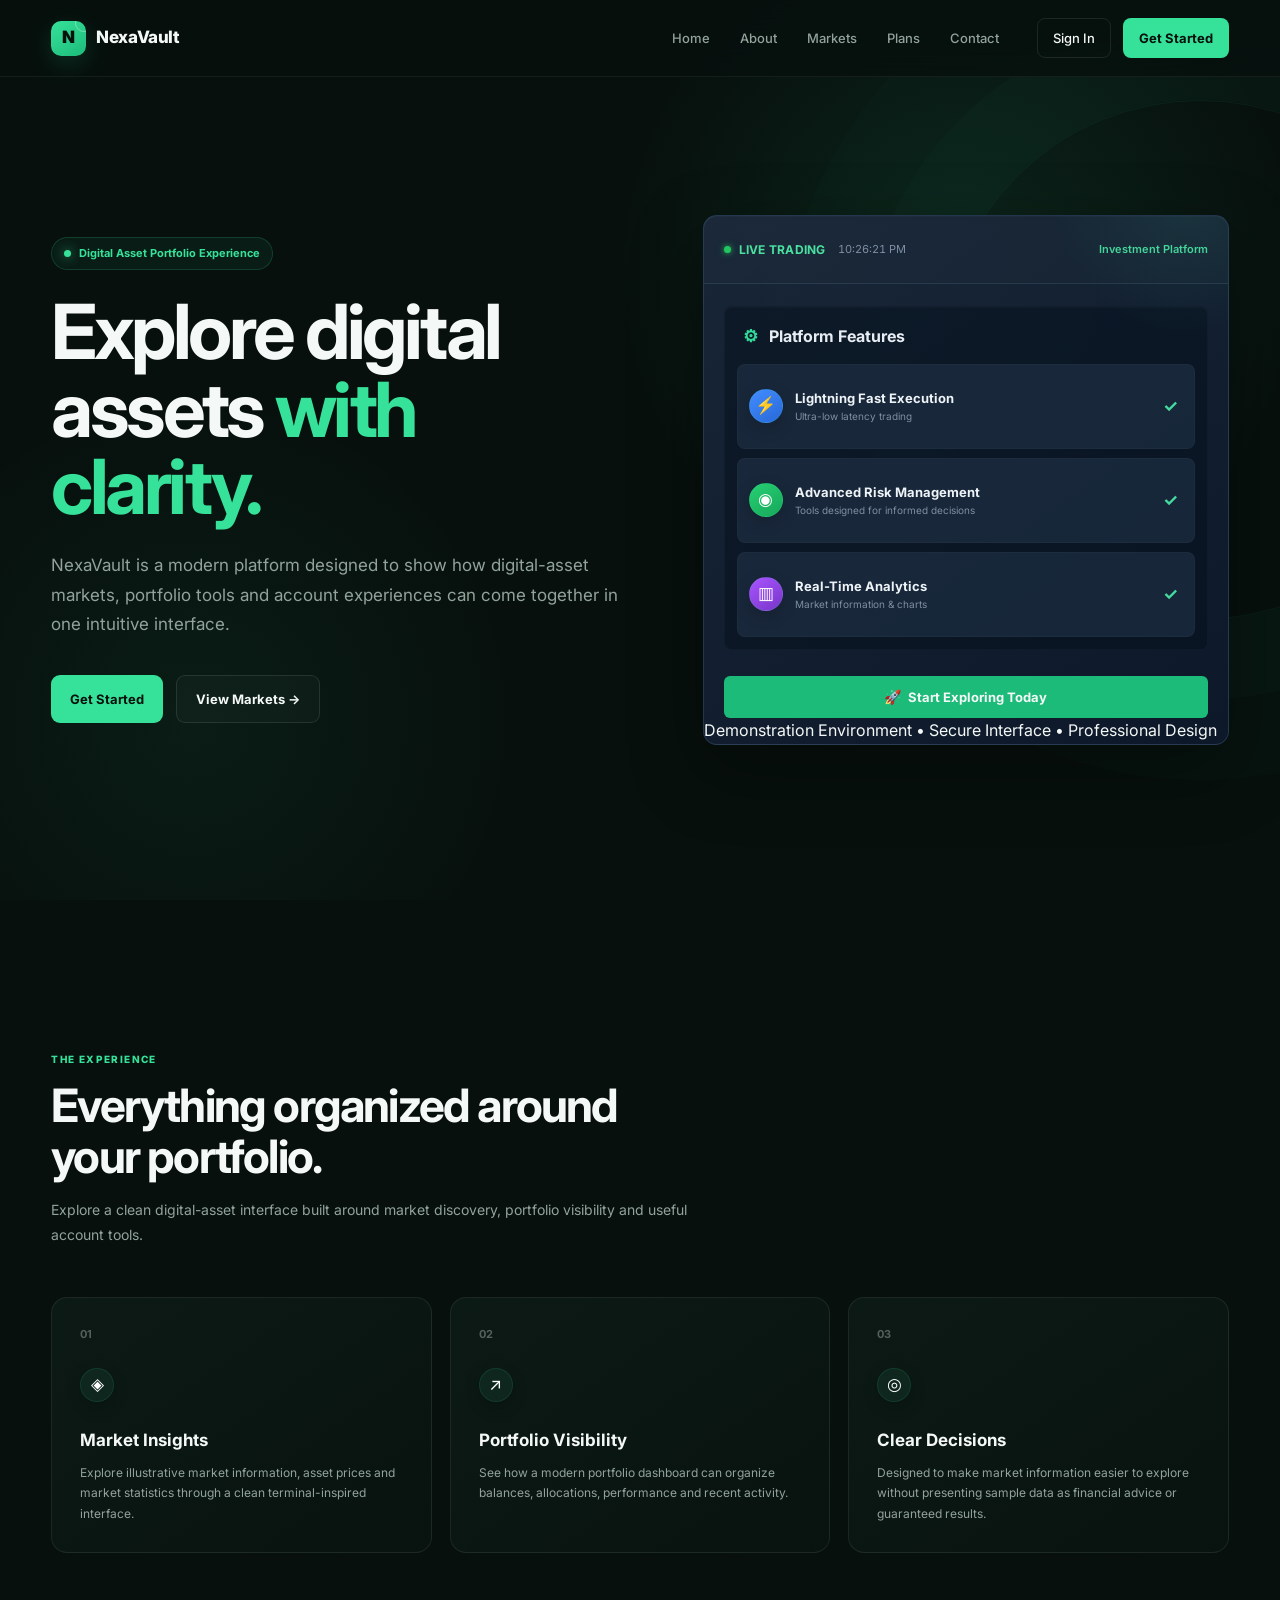
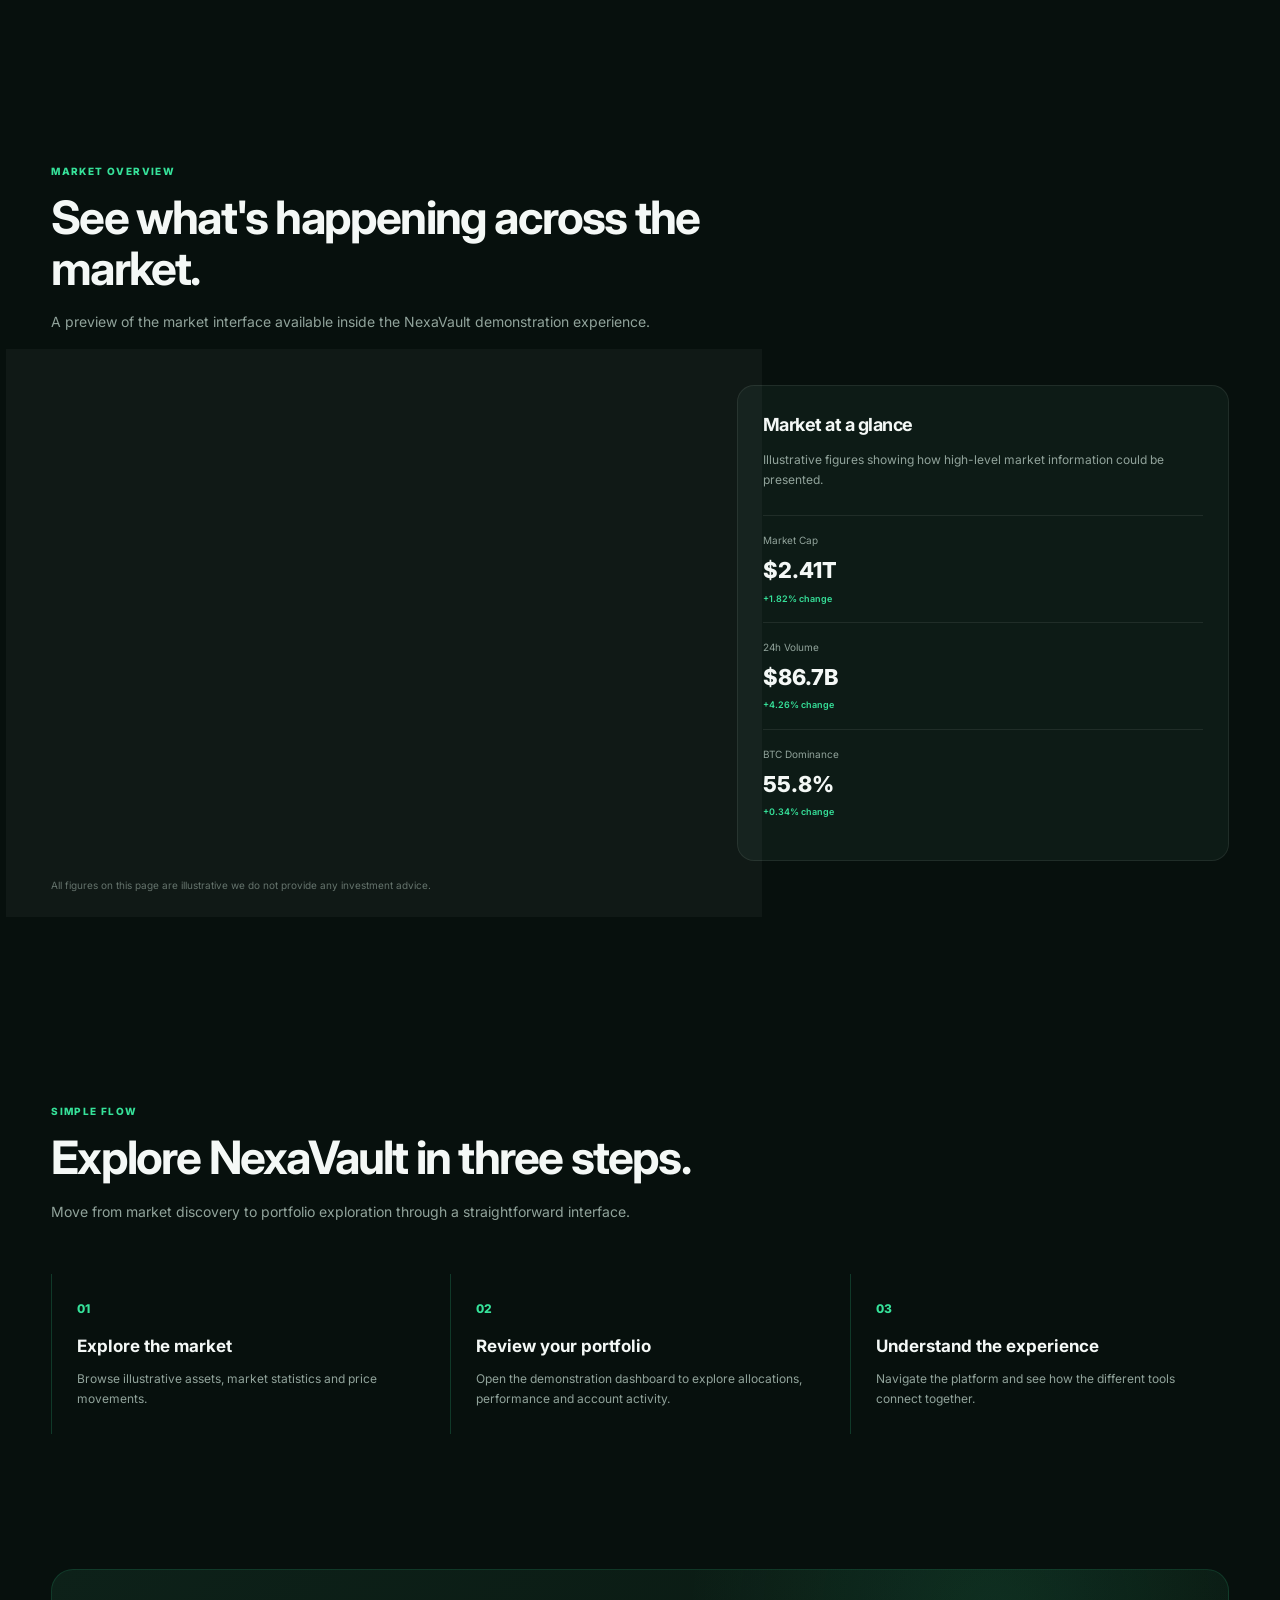
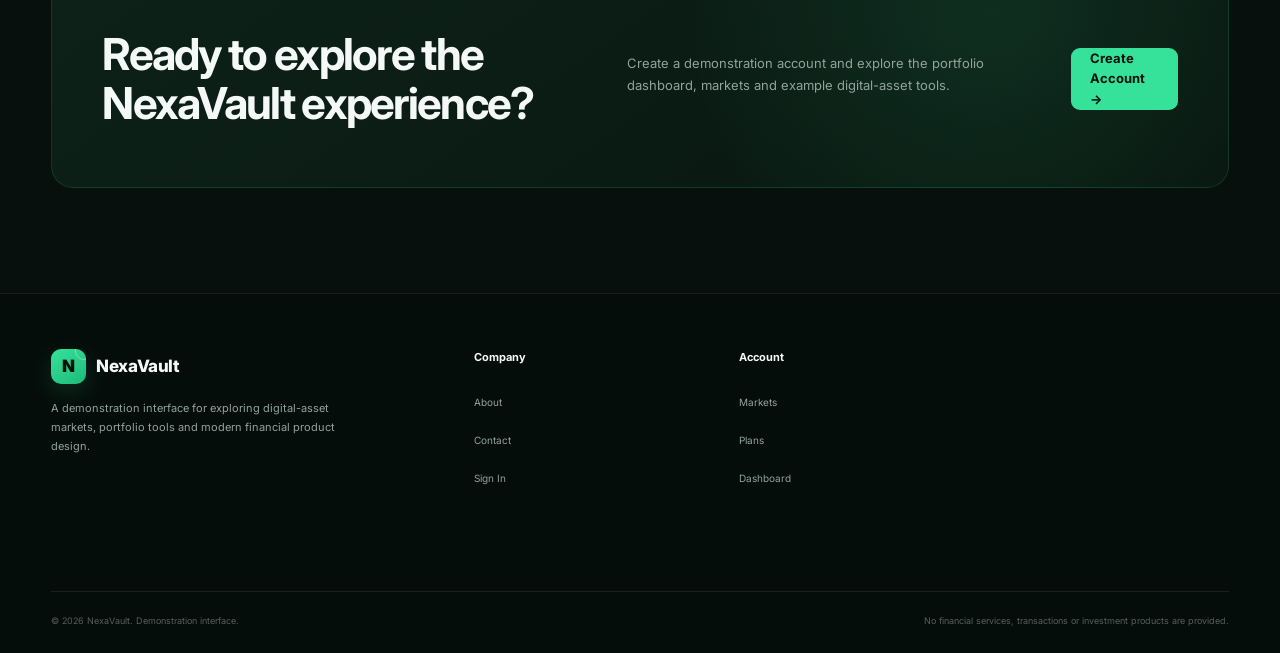
==== commit 4c05eb49: "update layout" ====
--- a/index.html
+++ b/index.html
@@ -3186,11 +3186,31 @@
 
                 </div>
 
-
                 <div class="footer-column">
 
                     <h4>
-                        Platform
+                        Company
+                    </h4>
+
+                    <a href="about.html">
+                        About
+                    </a>
+
+                    <a href="contact.html">
+                        Contact
+                    </a>
+
+                    <a href="login.html">
+                        Sign In
+                    </a>
+
+                </div>
+
+
+                <div class="footer-column">
+
+                    <h4>
+                        Account
                     </h4>
 
                     <a href="markets.html">
@@ -3208,28 +3228,7 @@
                 </div>
 
 
-                <div class="footer-column">
-
-                    <h4>
-                        Company
-                    </h4>
-
-                    <a href="about.html">
-                        About
-                    </a>
-
-                    <a href="contact.html">
-                        Contact
-                    </a>
-
-                    <a href="login.html">
-                        Sign In
-                    </a>
-
-                </div>
-
-
-                <div class="footer-column">
+                <!-- <div class="footer-column">
 
                     <h4>
                         Account
@@ -3243,7 +3242,7 @@
                         Login
                     </a>
 
-                </div>
+                </div> -->
 
             </div>
 
--- a/css/style.css
+++ b/css/style.css
@@ -676,18 +676,14 @@
     gap: 50px;
 }
 
-@media (max-width: 768px) {
+
+
+/* @media (max-width: 480px) {
+
     .footer-grid {
-        grid-template-columns: repeat(2, 1fr);
-        gap: 30px 20px;
-    }
-}
-
-@media (max-width: 480px) {
-    .footer-grid {
-        grid-template-columns: 1fr 1fr;
-    }
-}
+        grid-template-columns: 1fr;
+    }
+} */
 
 .footer-brand p {
     color: var(--muted);
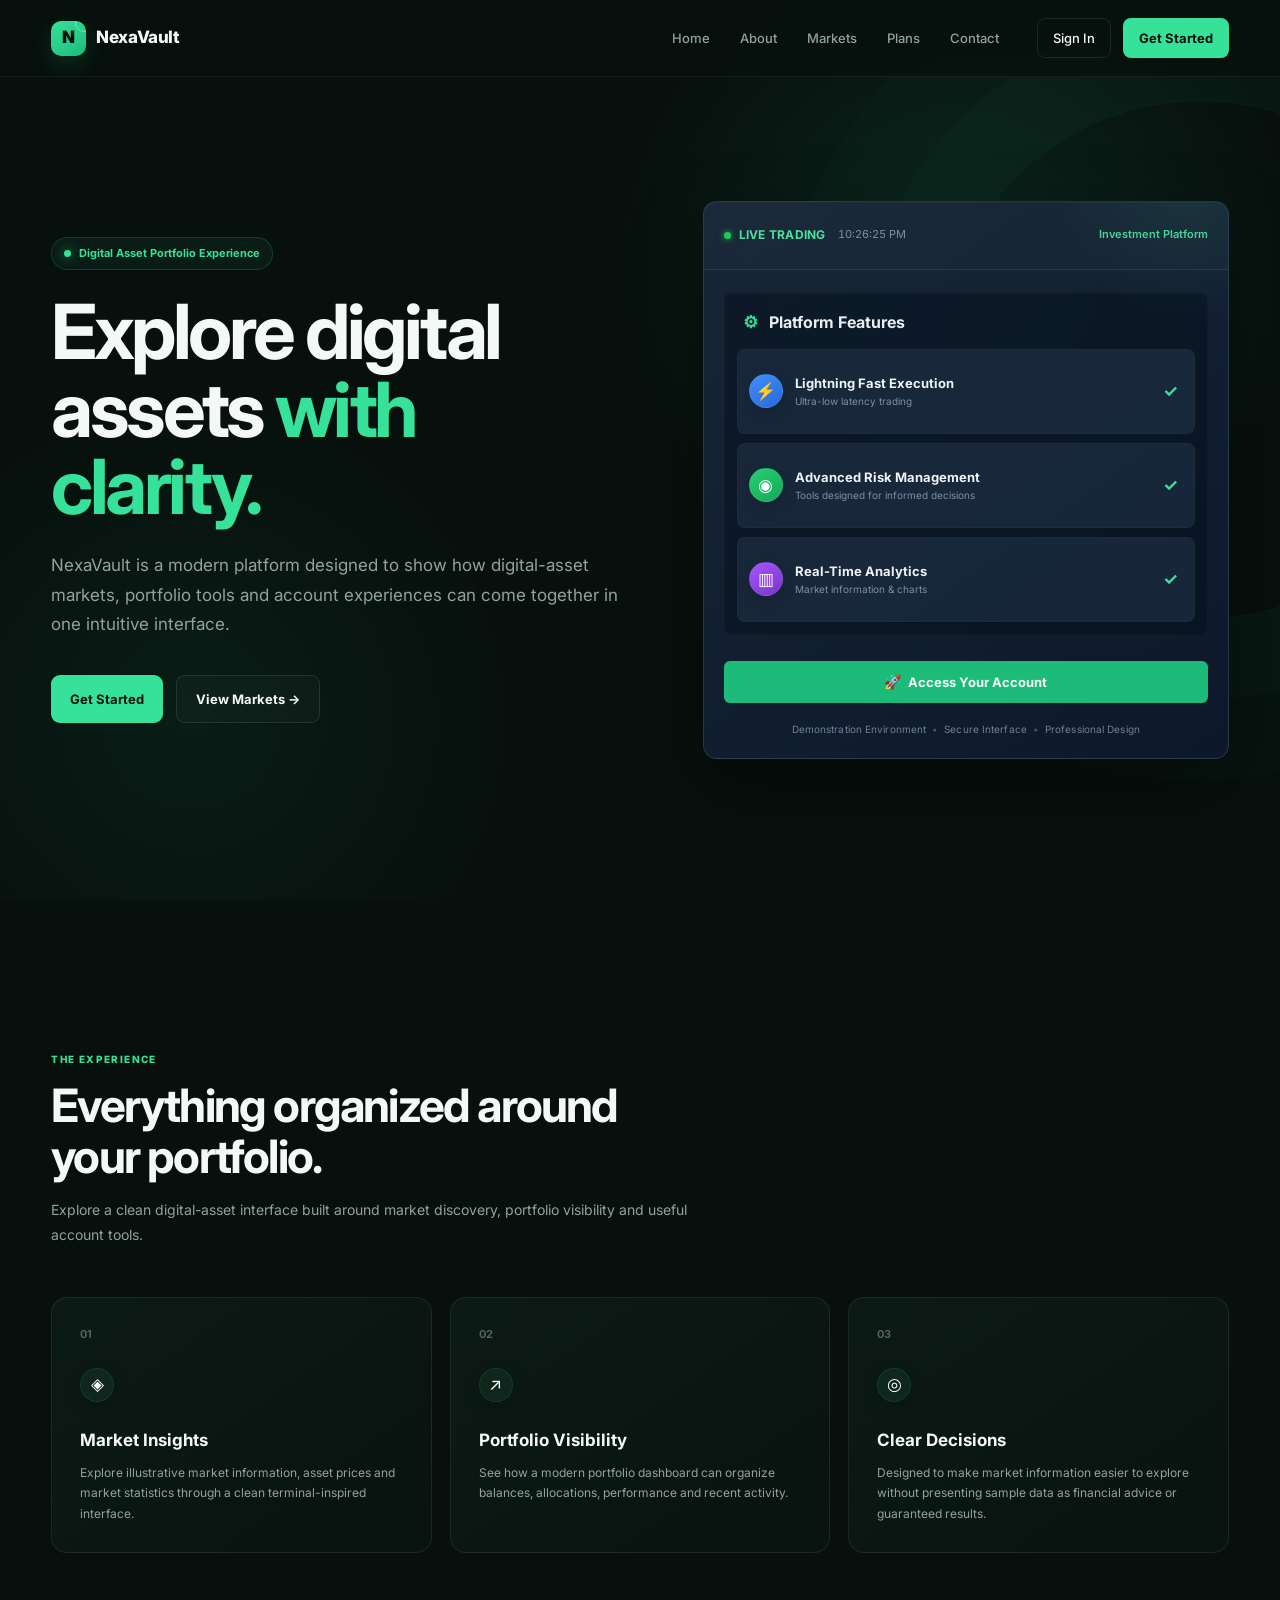
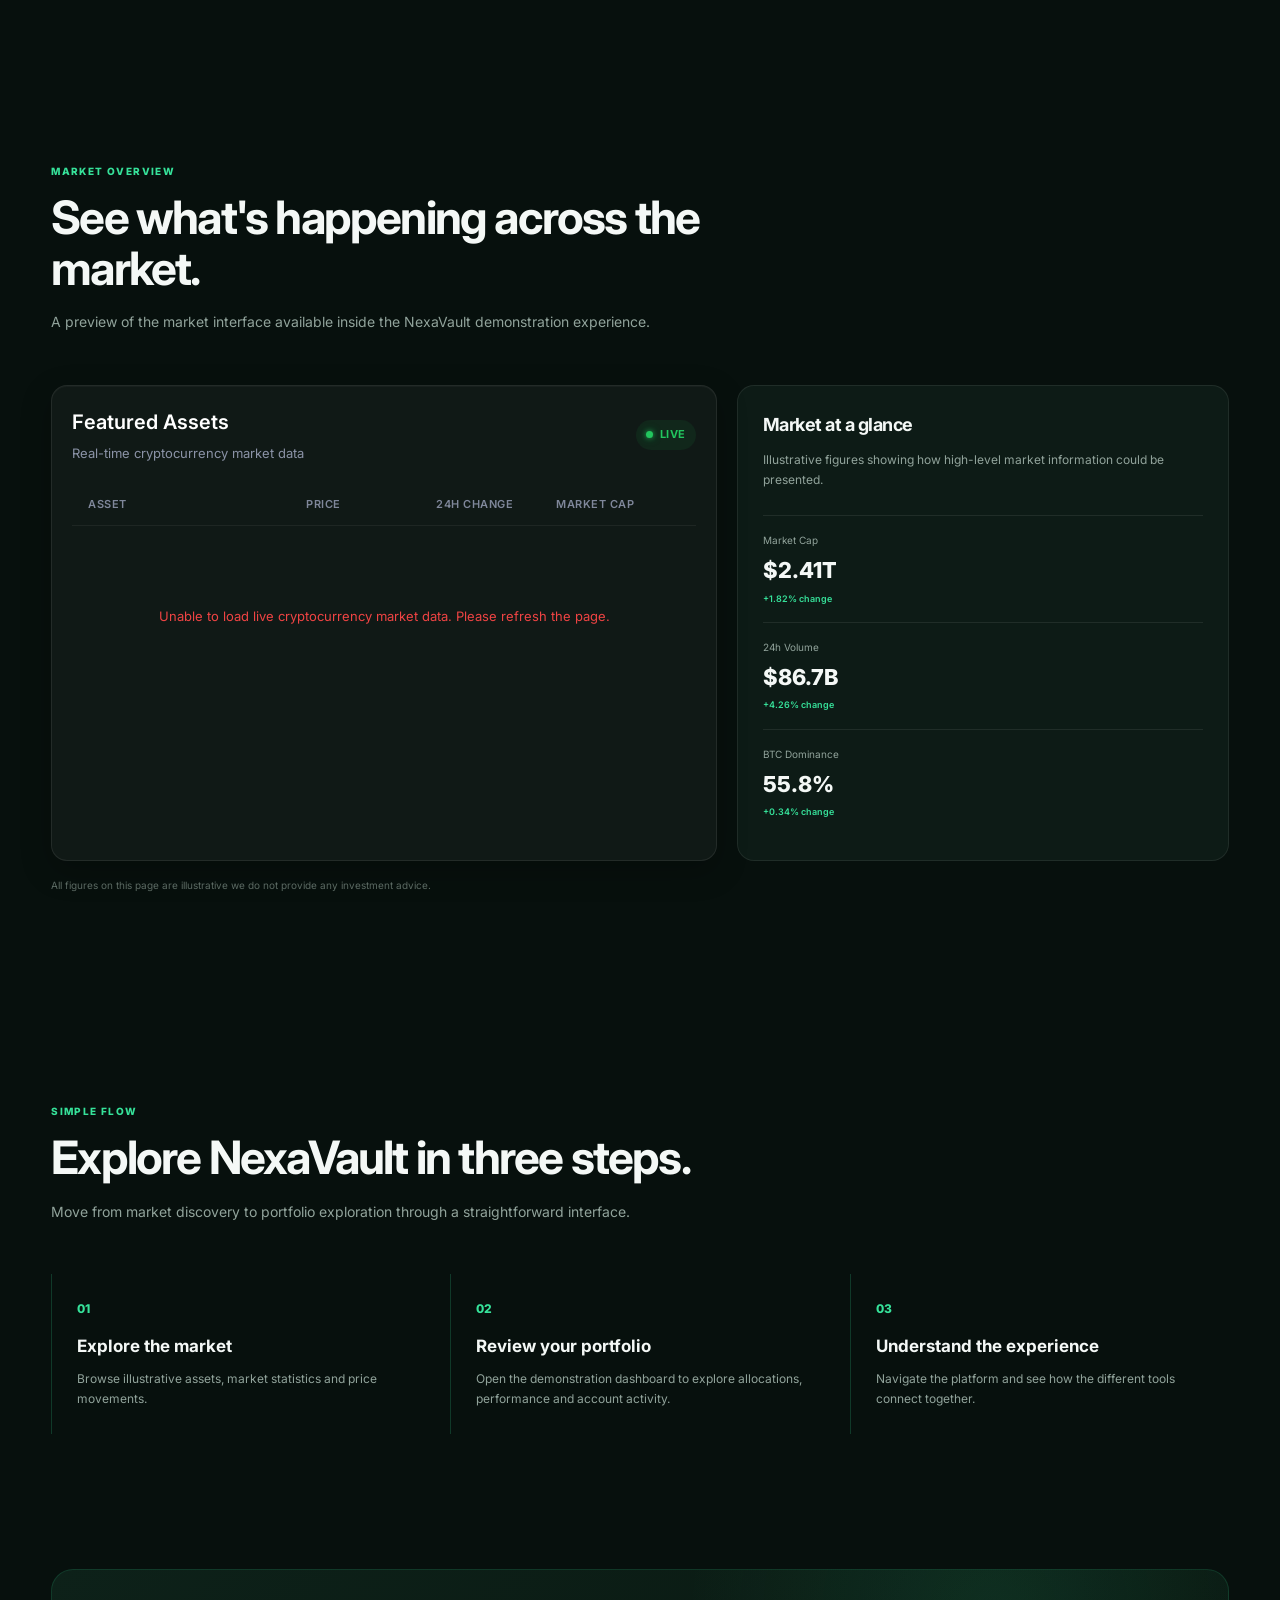
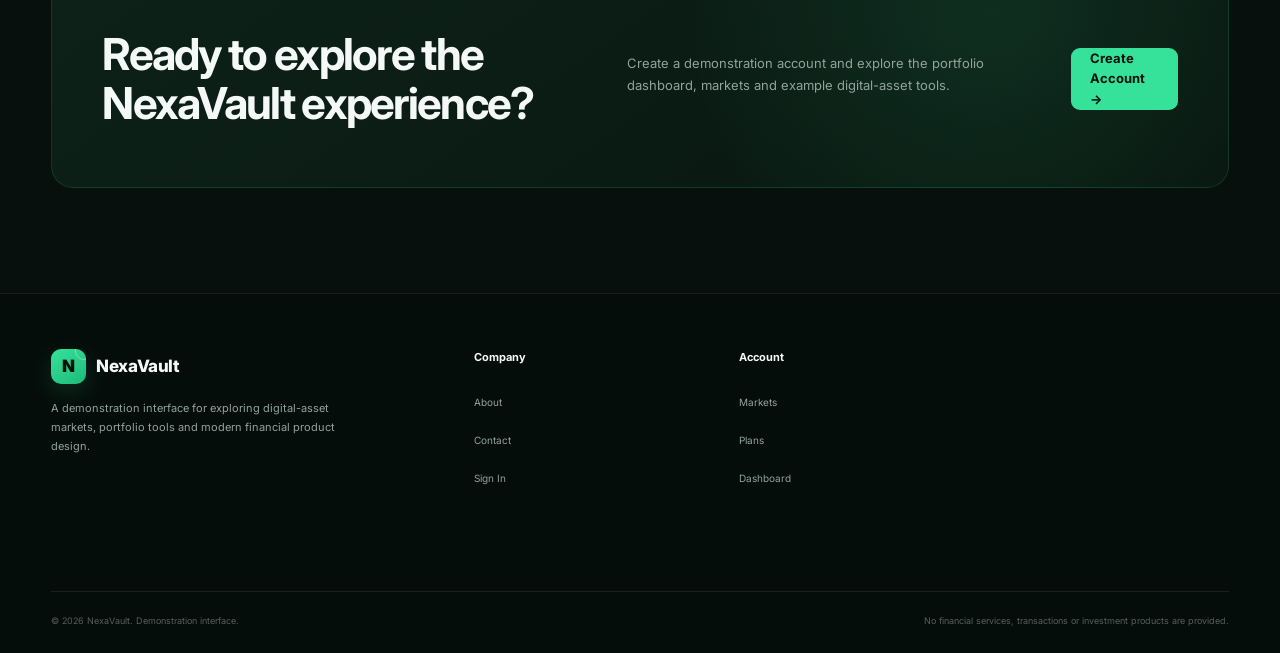
==== commit 2ac40b1e: "update layout" ====
--- a/index.html
+++ b/index.html
@@ -1647,16 +1647,16 @@
                     <!-- ACTION BUTTONS -->
                     <div class="platform-actions">
 
-                        <a href="register.html" class="platform-btn">
+                        <!-- <a href="register.html" class="platform-btn">
+                            <span class="btn-icon"></span>
+                            Start Exploring Today
+                        </a> -->
+
+
+                        <a href="login.html" class="platform-btn ">
                             <span class="btn-icon">🚀</span>
-                            Start Exploring Today
+                            Access Your Account
                         </a>
-
-
-                        <!-- <a href="login.html" class="platform-btn platform-btn-secondary">
-                            <span class="btn-icon">↪</span>
-                            Access Your Account
-                        </a> -->
 
                     </div>
 
@@ -2123,7 +2123,7 @@
    FOOTER
 ========================================================= */
 
-                /* .platform-footer {
+                .platform-footer {
                     display: flex;
 
                     justify-content: center;
@@ -2148,7 +2148,7 @@
 
                 .footer-separator {
                     color: #465569;
-                } */
+                }
 
 
                 /* =========================================================
--- a/css/style.css
+++ b/css/style.css
@@ -1600,4 +1600,4 @@
         width: 100%;
         max-width: 100%;
     }
-}+}
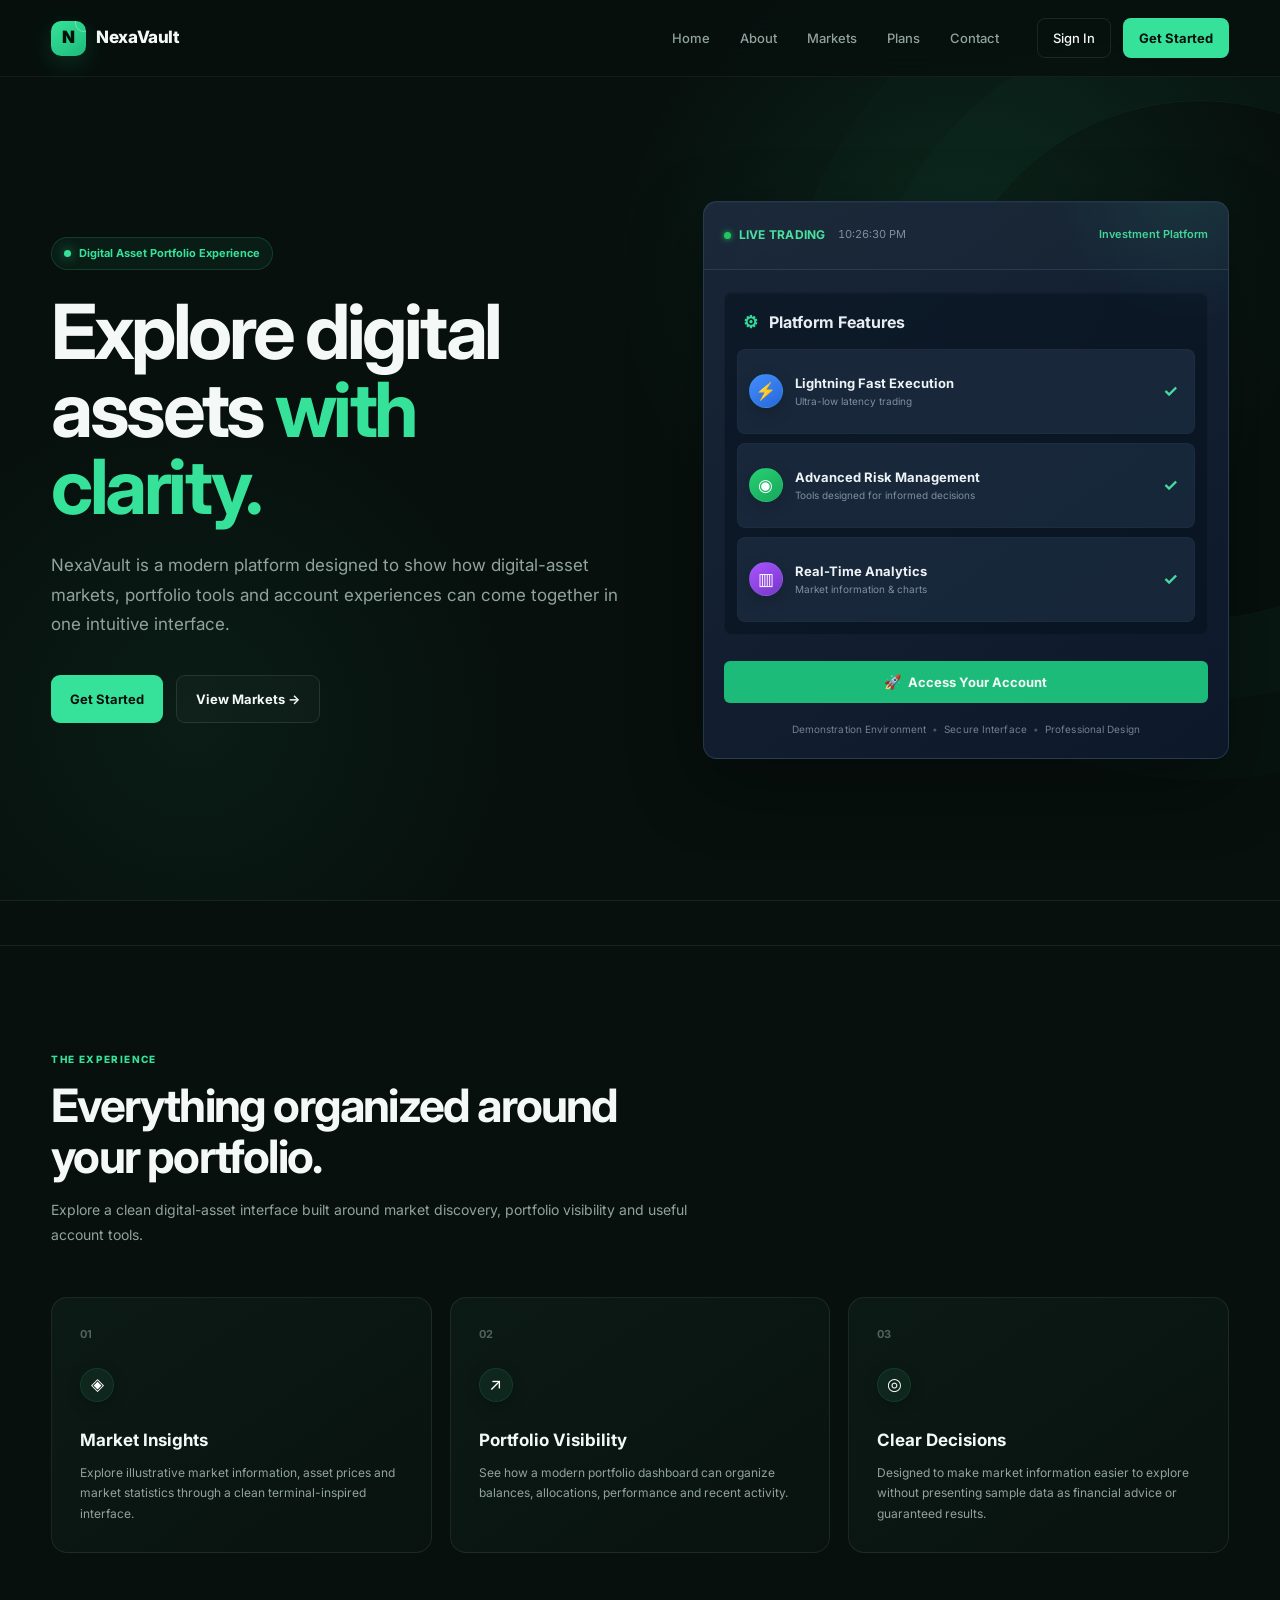
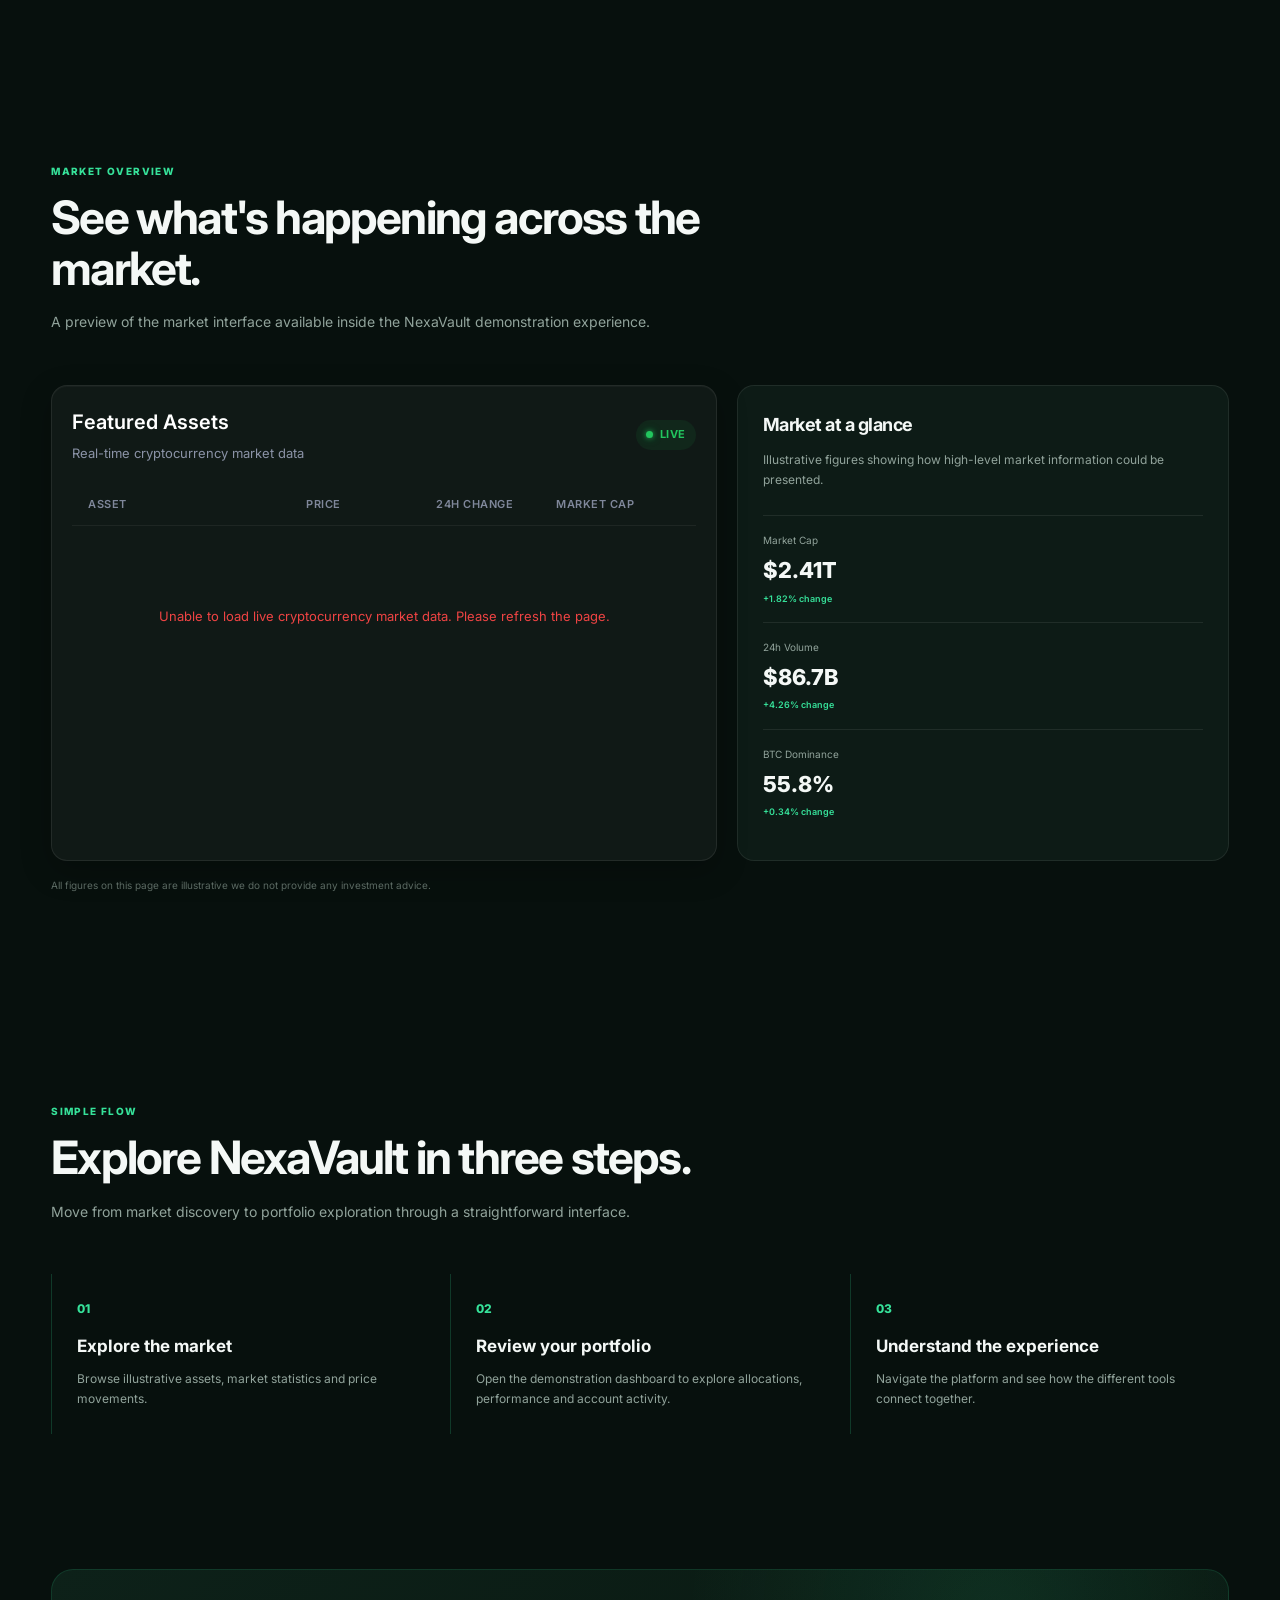
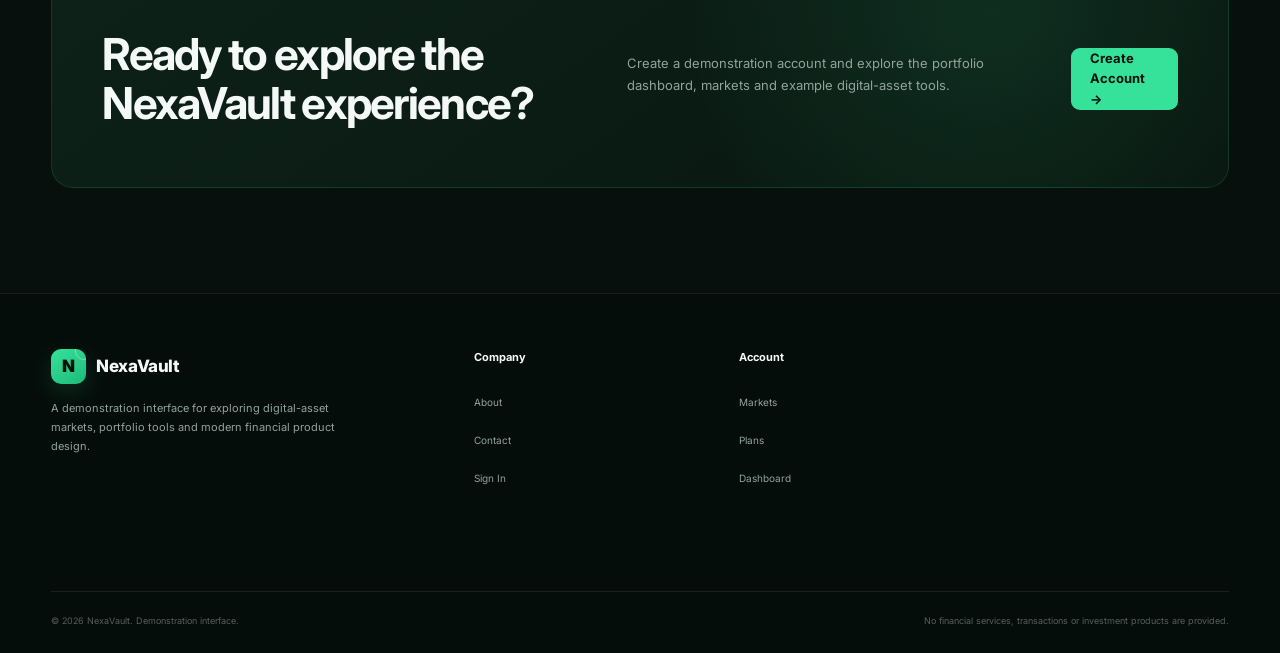
==== commit 3acb5afa: "update layout" ====
--- a/index.html
+++ b/index.html
@@ -2276,55 +2276,65 @@
 
 
     <!-- Market Ticker -->
-    <div class="bg-transparent border-t border-b border-gray-700">
-        <!-- TradingView Widget BEGIN -->
-        <div class="tradingview-widget-container" style="width: 100%; height: 46px;">
+    <div class="market-ticker">
+
+        <div class="tradingview-widget-container">
+
             <iframe scrolling="no" allowtransparency="true" frameborder="0"
-                src="https://www.tradingview-widget.com/embed-widget/ticker-tape/?locale=en#%7B%22symbols%22%3A%5B%7B%22proName%22%3A%22FOREXCOM%3ASPXUSD%22%2C%22title%22%3A%22S%26P%20500%22%7D%2C%7B%22proName%22%3A%22FOREXCOM%3ANSXUSD%22%2C%22title%22%3A%22Nasdaq%20100%22%7D%2C%7B%22proName%22%3A%22FX_IDC%3AEURUSD%22%2C%22title%22%3A%22EUR%2FUSD%22%7D%2C%7B%22proName%22%3A%22BITSTAMP%3ABTCUSD%22%2C%22title%22%3A%22BTC%2FUSD%22%7D%2C%7B%22proName%22%3A%22BITSTAMP%3AETHUSD%22%2C%22title%22%3A%22ETH%2FUSD%22%7D%5D%2C%22showSymbolLogo%22%3Atrue%2C%22colorTheme%22%3A%22dark%22%2C%22isTransparent%22%3Afalse%2C%22displayMode%22%3A%22adaptive%22%2C%22width%22%3A%22100%25%22%2C%22height%22%3A46%2C%22utm_source%22%3A%22tradingview.com%22%2C%22utm_medium%22%3A%22widget%22%2C%22utm_campaign%22%3A%22ticker-tape%22%2C%22page-uri%22%3A%22tradingview.com%2F%22%7D"
-                title="ticker tape TradingView widget" lang="en"
-                style="user-select: none; box-sizing: border-box; display: block; height: 46px; width: 100%;"></iframe>
-
-            <style>
-                .tradingview-widget-copyright {
-                    font-size: 13px !important;
-                    line-height: 32px !important;
-                    text-align: center !important;
-                    vertical-align: middle !important;
-                    /* @mixin sf-pro-display-font; */
-                    font-family: -apple-system, BlinkMacSystemFont, 'Trebuchet MS', Roboto, Ubuntu, sans-serif !important;
-                    color: #B2B5BE !important;
-                }
-
-                .tradingview-widget-copyright .blue-text {
-                    color: #2962FF !important;
-                }
-
-                .tradingview-widget-copyright a {
-                    text-decoration: none !important;
-                    color: #B2B5BE !important;
-                }
-
-                .tradingview-widget-copyright a:visited {
-                    color: #B2B5BE !important;
-                }
-
-                .tradingview-widget-copyright a:hover .blue-text {
-                    color: #1E53E5 !important;
-                }
-
-                .tradingview-widget-copyright a:active .blue-text {
-                    color: #1848CC !important;
-                }
-
-                .tradingview-widget-copyright a:visited .blue-text {
-                    color: #2962FF !important;
-                }
-            </style>
+                src="https://www.tradingview-widget.com/embed-widget/ticker-tape/?locale=en#%7B%22symbols%22%3A%5B%7B%22proName%22%3A%22FOREXCOM%3ASPXUSD%22%2C%22title%22%3A%22S%26P%20500%22%7D%2C%7B%22proName%22%3A%22FOREXCOM%3ANSXUSD%22%2C%22title%22%3A%22Nasdaq%20100%22%7D%2C%7B%22proName%22%3A%22FX_IDC%3AEURUSD%22%2C%22title%22%3A%22EUR%2FUSD%22%7D%2C%7B%22proName%22%3A%22BITSTAMP%3ABTCUSD%22%2C%22title%22%3A%22BTC%2FUSD%22%7D%2C%7B%22proName%22%3A%22BITSTAMP%3AETHUSD%22%2C%22title%22%3A%22ETH%2FUSD%22%7D%5D%2C%22showSymbolLogo%22%3Atrue%2C%22colorTheme%22%3A%22dark%22%2C%22isTransparent%22%3Afalse%2C%22displayMode%22%3A%22regular%22%2C%22width%22%3A%22100%25%22%2C%22height%22%3A46%2C%22utm_source%22%3A%22tradingview.com%22%2C%22utm_medium%22%3A%22widget%22%2C%22utm_campaign%22%3A%22ticker-tape%22%2C%22page-uri%22%3A%22tradingview.com%2F%22%7D"
+                title="TradingView ticker tape" lang="en">
+            </iframe>
+
         </div>
-        <!-- TradingView Widget END -->
+
     </div>
 
-
+    <style>
+        /* =========================================================
+   MARKET TICKER
+========================================================= */
+
+        .market-ticker {
+            width: 100%;
+            height: 46px;
+            overflow: hidden;
+            border-top: 1px solid rgba(255, 255, 255, 0.08);
+            border-bottom: 1px solid rgba(255, 255, 255, 0.08);
+            background: transparent;
+        }
+
+        .market-ticker .tradingview-widget-container {
+            width: 100%;
+            height: 46px;
+            overflow: hidden;
+        }
+
+        .market-ticker iframe {
+            display: block;
+            width: 100%;
+            height: 46px;
+            border: 0;
+        }
+
+
+        /* Mobile */
+
+        @media (max-width: 768px) {
+
+            .market-ticker {
+                height: 46px;
+            }
+
+            .market-ticker .tradingview-widget-container {
+                height: 46px;
+            }
+
+            .market-ticker iframe {
+                height: 46px;
+            }
+
+        }
+    </style>
 
 
 
--- a/css/style.css
+++ b/css/style.css
@@ -1600,4 +1600,4 @@
         width: 100%;
         max-width: 100%;
     }
-}
+}
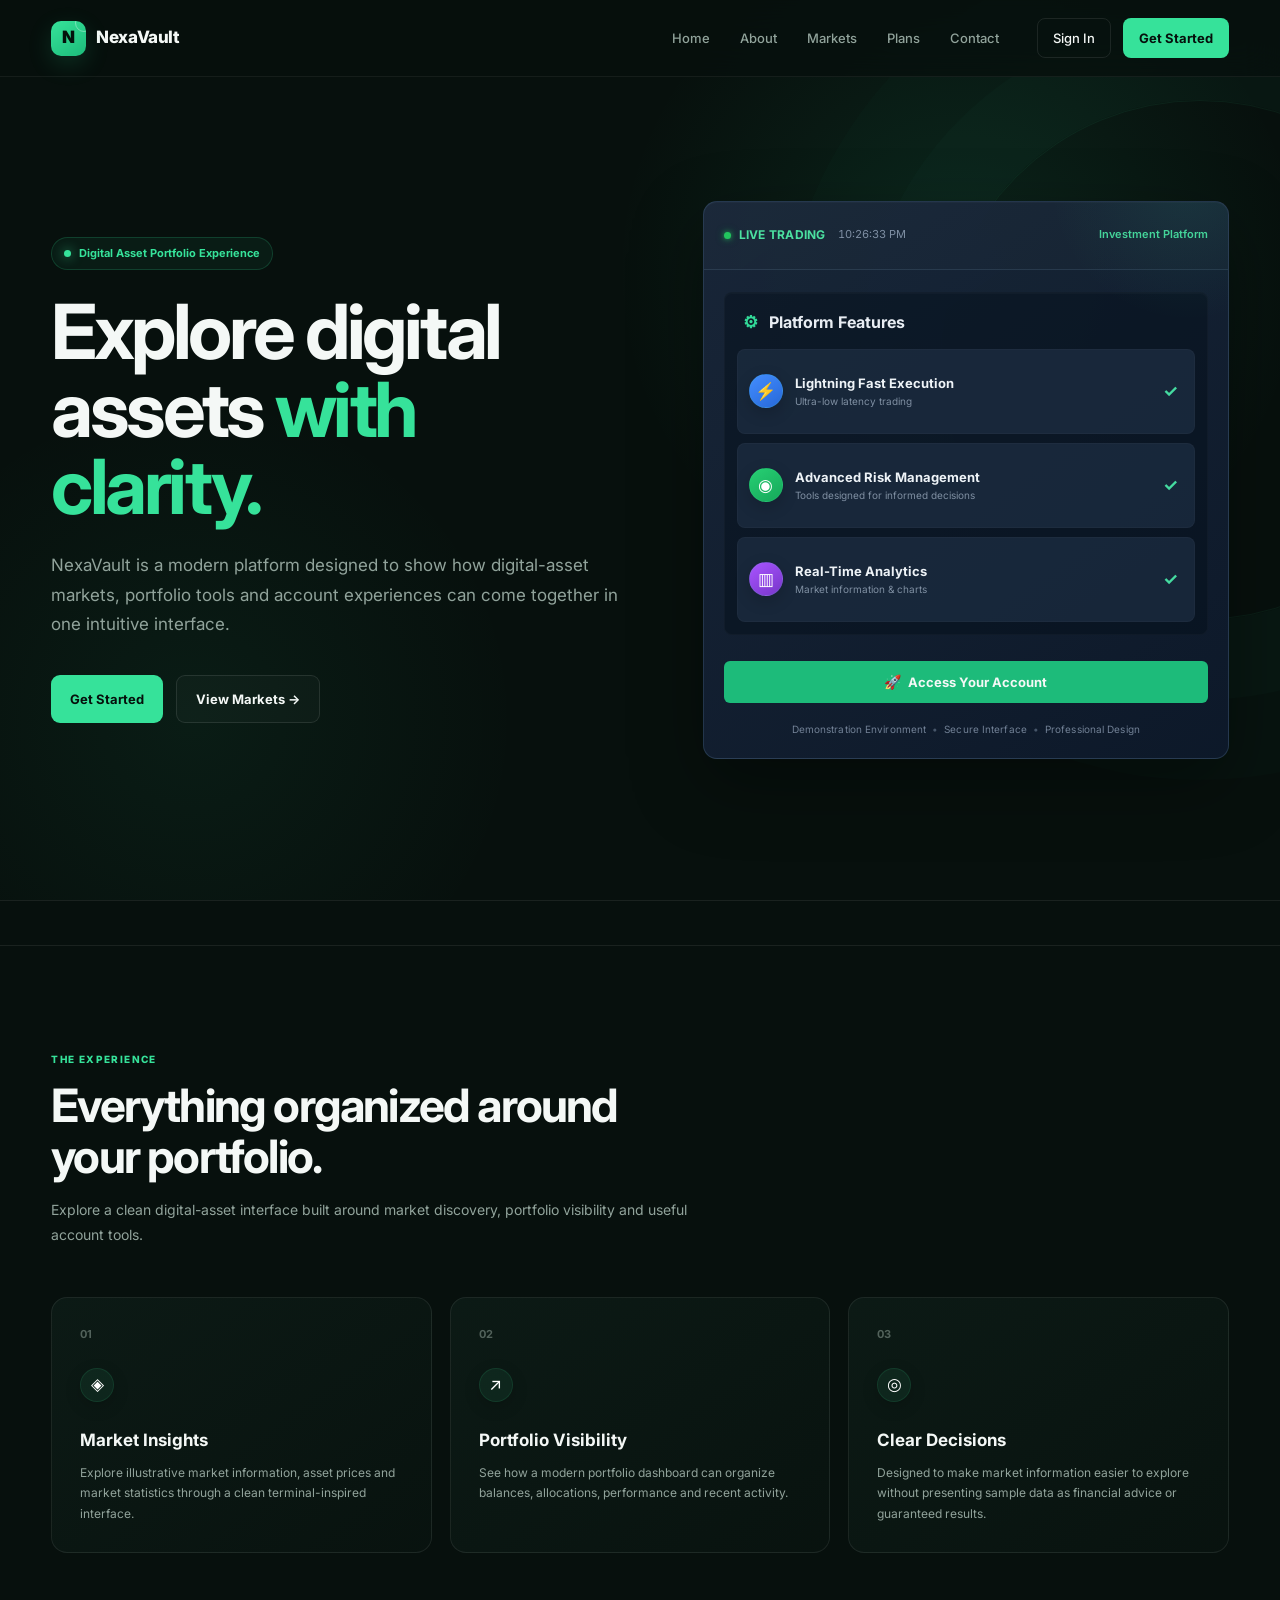
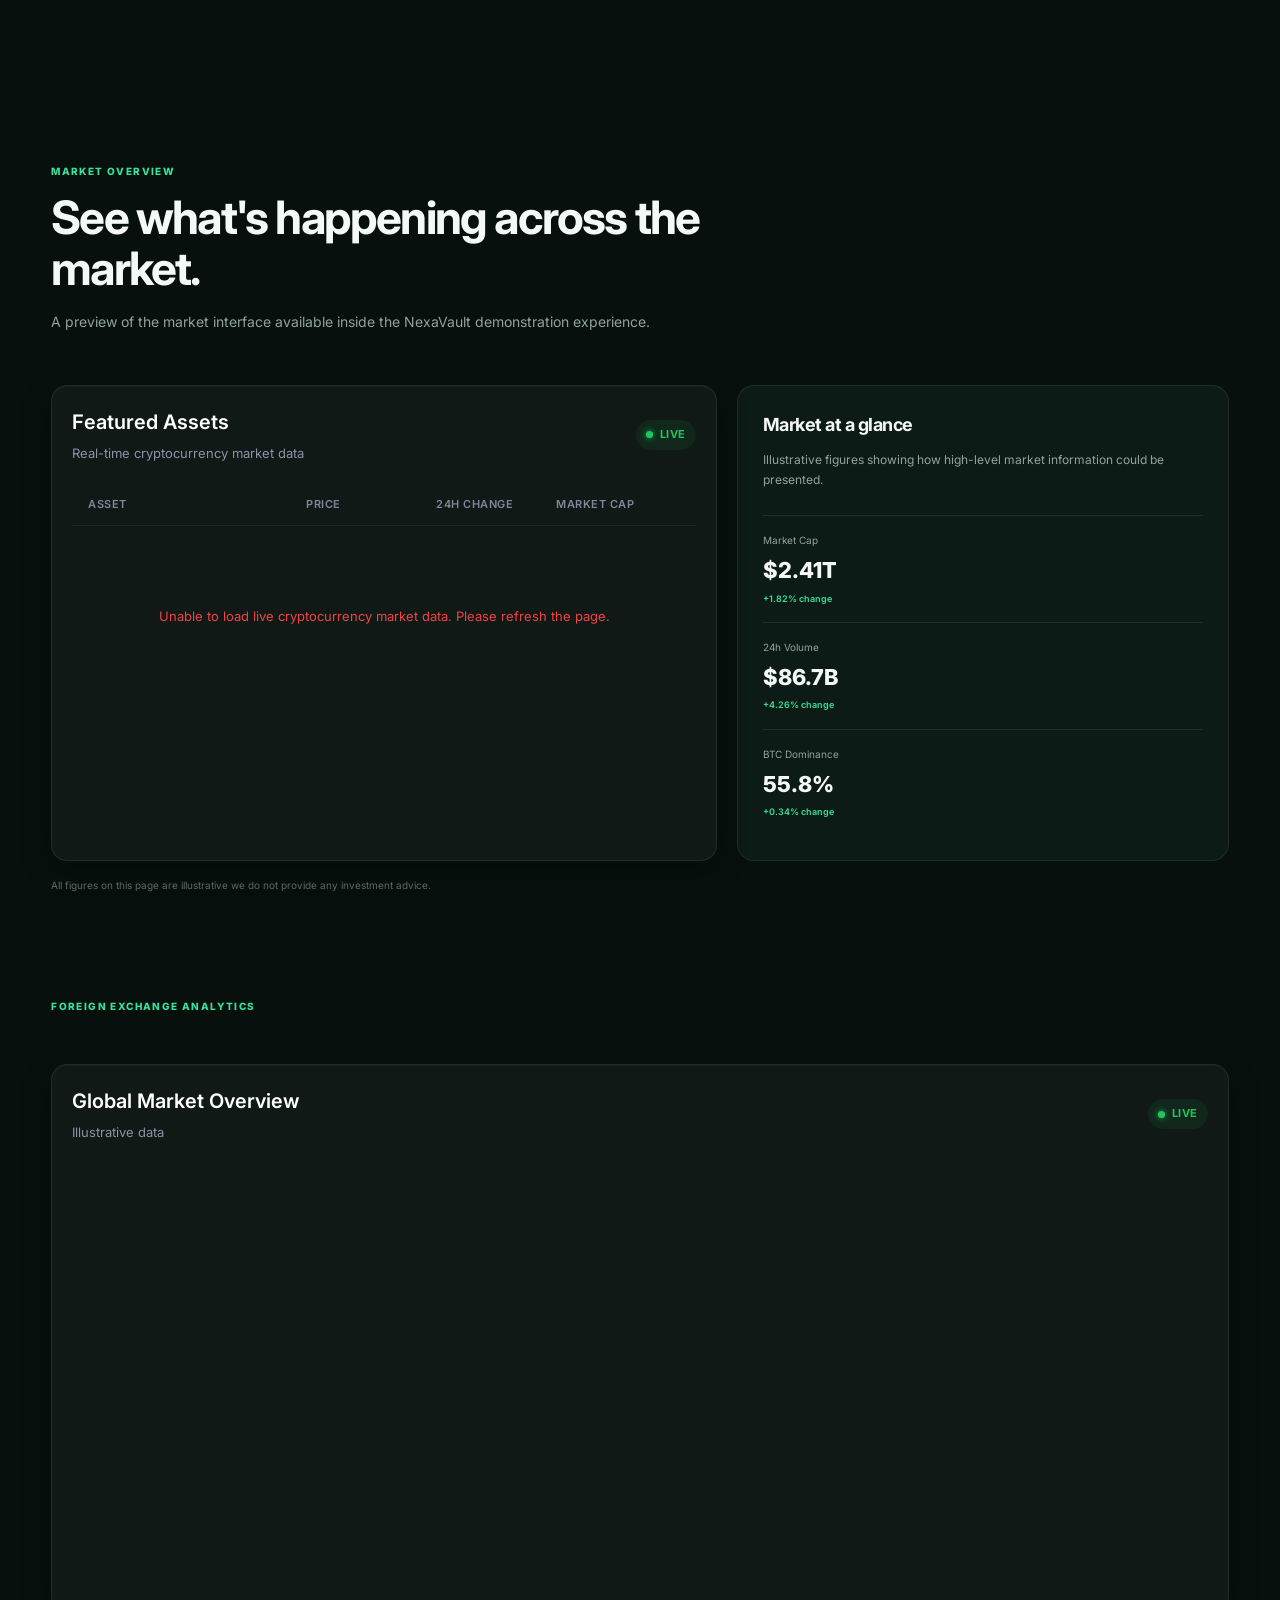
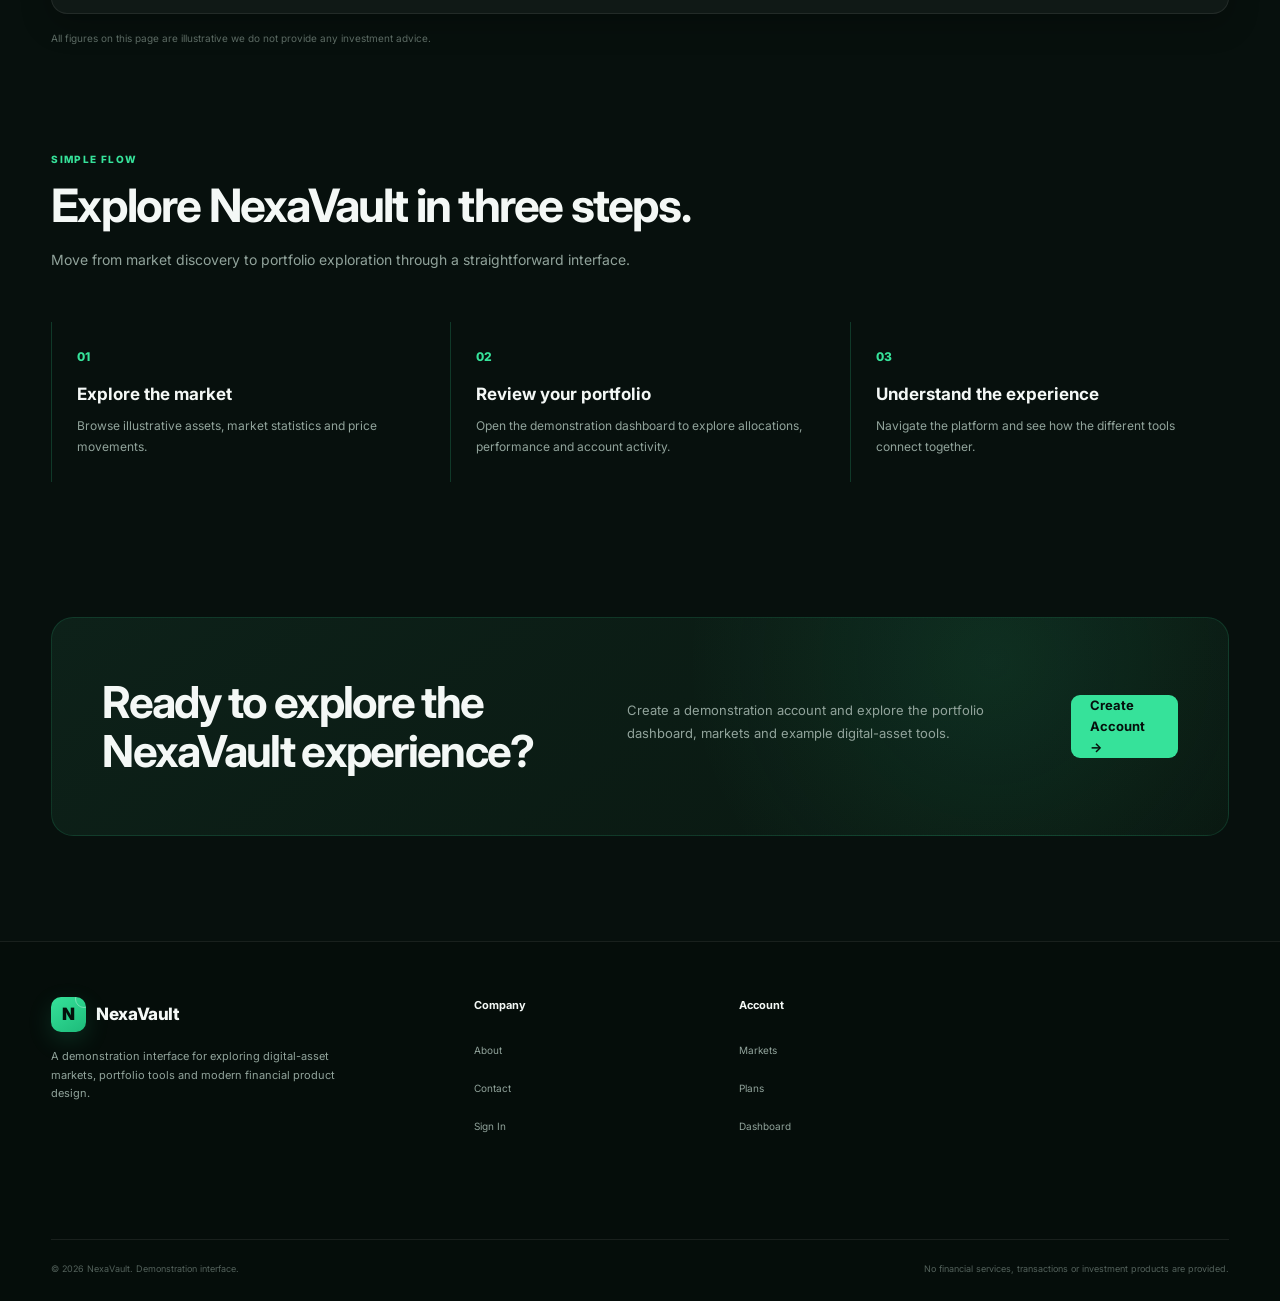
==== commit 568c44d0: "update layout" ====
--- a/index.html
+++ b/index.html
@@ -3031,6 +3031,121 @@
     </section>
 
 
+    <section class=" ">
+
+        <div class="section-container">
+
+
+            <div class="section-heading">
+
+                <div class="section-eyebrow">
+                    FOREIGN EXCHANGE ANALYTICS
+                </div>
+
+            </div>
+
+
+            <div class=" ">
+
+                <!-- MARKET TABLE -->
+
+                <!-- LIVE CRYPTO MARKET OVERVIEW -->
+                <div class="crypto-market-card">
+
+                    <div class="crypto-market-header">
+
+                        <div>
+                            <h3>Global Market Overview</h3>
+                            <p>Illustrative data</p>
+                        </div>
+
+                        <div class="live-indicator">
+                            <span class="live-dot"></span>
+                            LIVE
+                        </div>
+
+                    </div>
+
+
+                    <!-- Market table -->
+
+                    <div class="section-heading">
+
+
+
+
+
+                    </div>
+
+
+                    <div class="backdrop-blur-xl bg-white/5 rounded-xl p-5 border border-gray-800 shadow-lg">
+                        <!-- <h3 class="text-xl font-semibold text-white mb-4">Live Market Overview</h3> -->
+
+                        <!-- TradingView Widget BEGIN -->
+                        <div class="tradingview-widget-container" style="width: 100%; height: 400px;">
+                            <iframe scrolling="no" allowtransparency="true" frameborder="0"
+                                src="https://www.tradingview-widget.com/embed-widget/forex-cross-rates/?locale=en#%7B%22width%22%3A%22100%25%22%2C%22height%22%3A400%2C%22currencies%22%3A%5B%22EUR%22%2C%22USD%22%2C%22JPY%22%2C%22GBP%22%2C%22CHF%22%2C%22AUD%22%2C%22CAD%22%2C%22NZD%22%5D%2C%22colorTheme%22%3A%22dark%22%2C%22utm_source%22%3A%22tradingview.com%22%2C%22utm_medium%22%3A%22widget%22%2C%22utm_campaign%22%3A%22forex-cross-rates%22%2C%22page-uri%22%3A%22tradingview.com%2F%22%7D"
+                                title="forex cross-rates TradingView widget" lang="en"
+                                style="user-select: none; box-sizing: border-box; display: block; height: 100%; width: 100%;"></iframe>
+
+                            <style>
+                                .tradingview-widget-copyright {
+                                    font-size: 13px !important;
+                                    line-height: 32px !important;
+                                    text-align: center !important;
+                                    vertical-align: middle !important;
+                                    /* @mixin sf-pro-display-font; */
+                                    font-family: -apple-system, BlinkMacSystemFont, 'Trebuchet MS', Roboto, Ubuntu, sans-serif !important;
+                                    color: #B2B5BE !important;
+                                }
+
+                                .tradingview-widget-copyright .blue-text {
+                                    color: #2962FF !important;
+                                }
+
+                                .tradingview-widget-copyright a {
+                                    text-decoration: none !important;
+                                    color: #B2B5BE !important;
+                                }
+
+                                .tradingview-widget-copyright a:visited {
+                                    color: #B2B5BE !important;
+                                }
+
+                                .tradingview-widget-copyright a:hover .blue-text {
+                                    color: #1E53E5 !important;
+                                }
+
+                                .tradingview-widget-copyright a:active .blue-text {
+                                    color: #1848CC !important;
+                                }
+
+                                .tradingview-widget-copyright a:visited .blue-text {
+                                    color: #2962FF !important;
+                                }
+                            </style>
+                        </div>
+                        <!-- TradingView Widget END -->
+                    </div>
+
+                </div>
+
+            </div>
+
+
+            <p style="
+                    margin-top:16px;
+                    color:#5f6e67;
+                    font-size:10px;
+                ">
+                All figures on this page are illustrative we do not provide any investment advice.
+            </p>
+
+        </div>
+
+    </section>
+
+
 
     <!-- =========================================================
          HOW IT WORKS
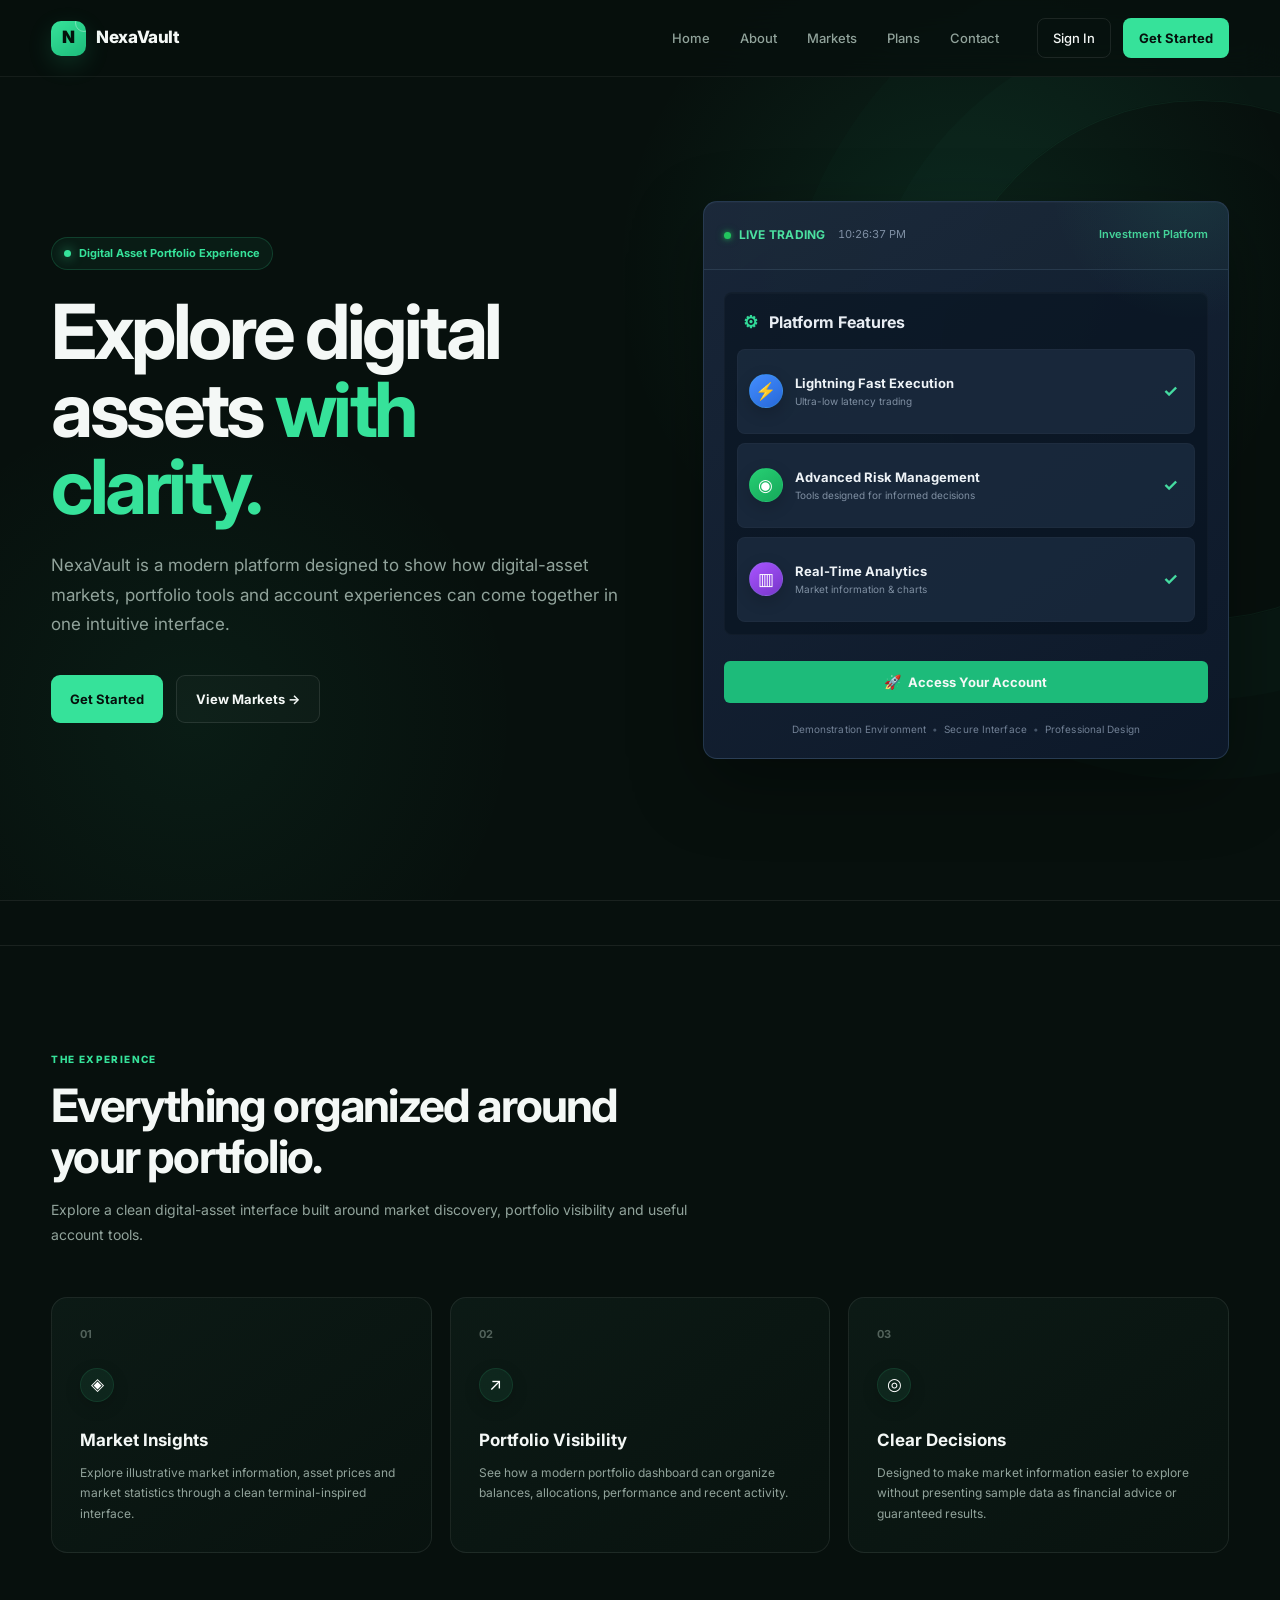
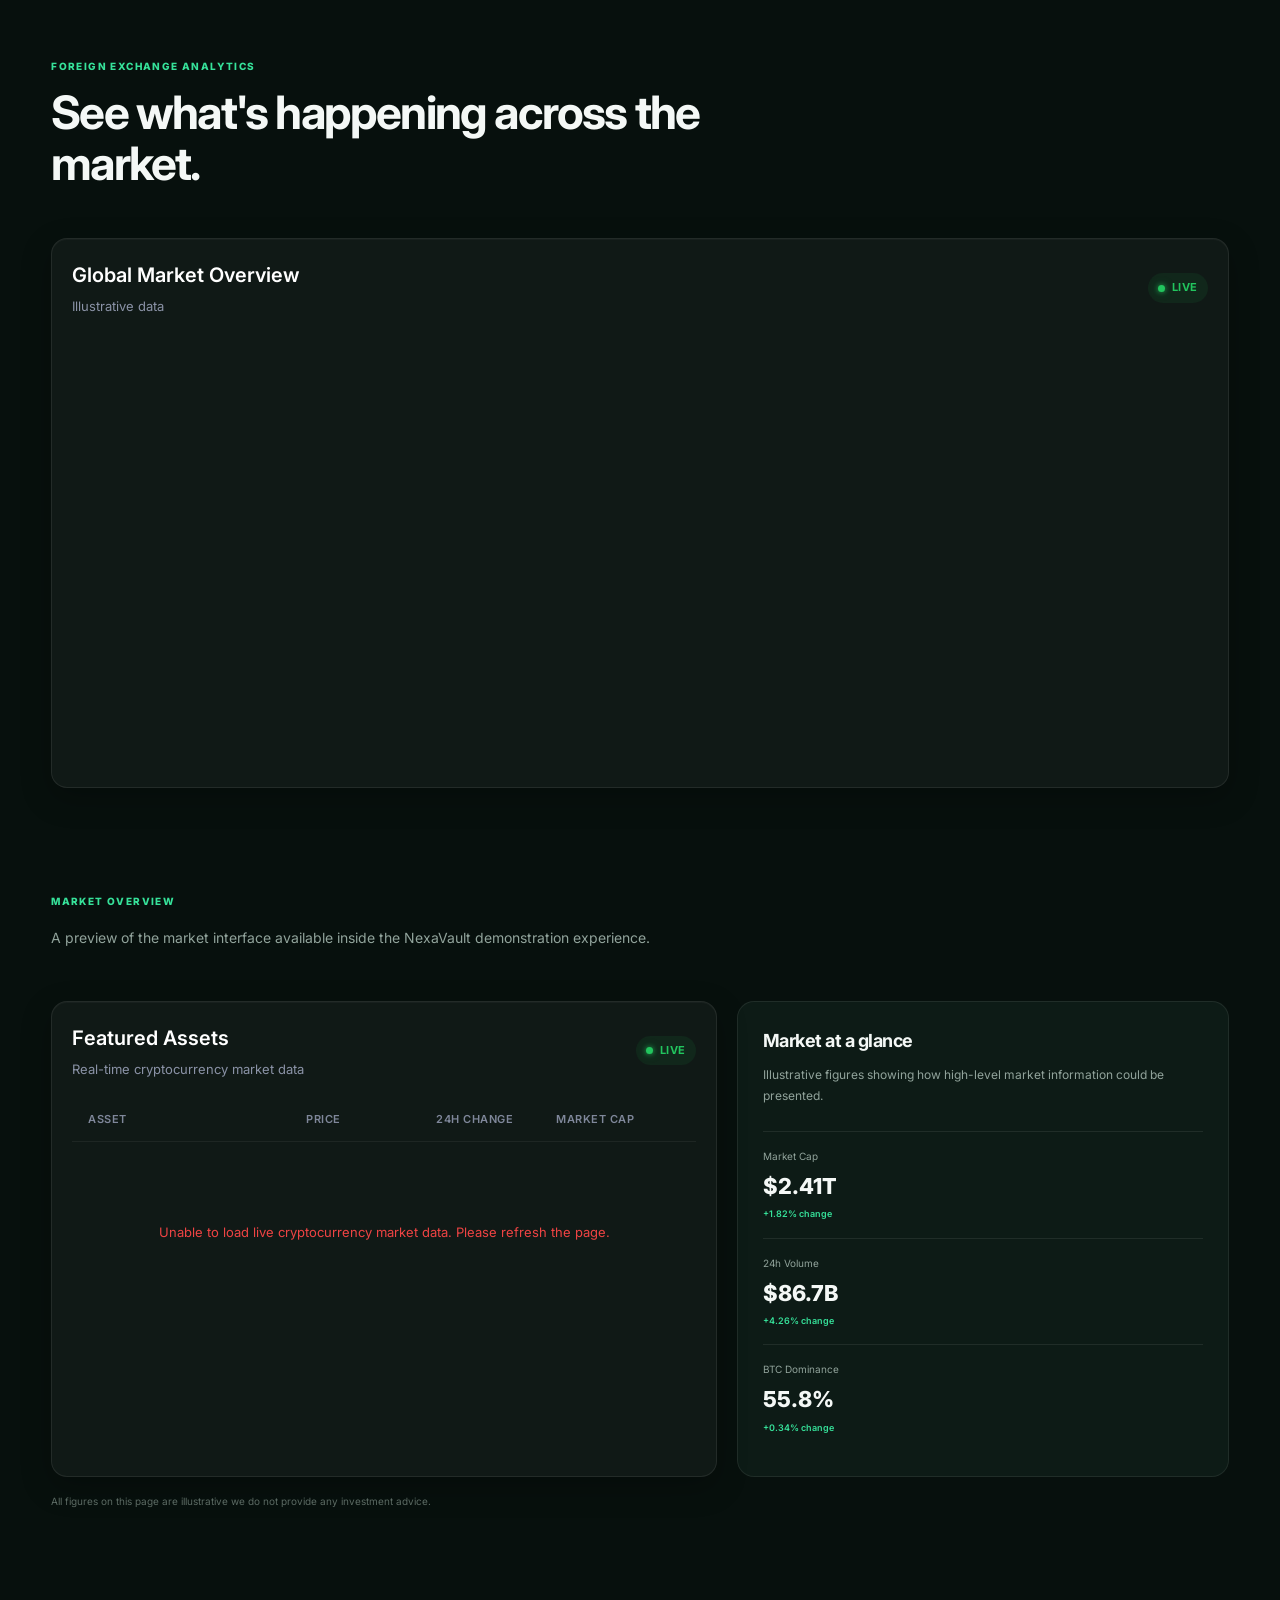
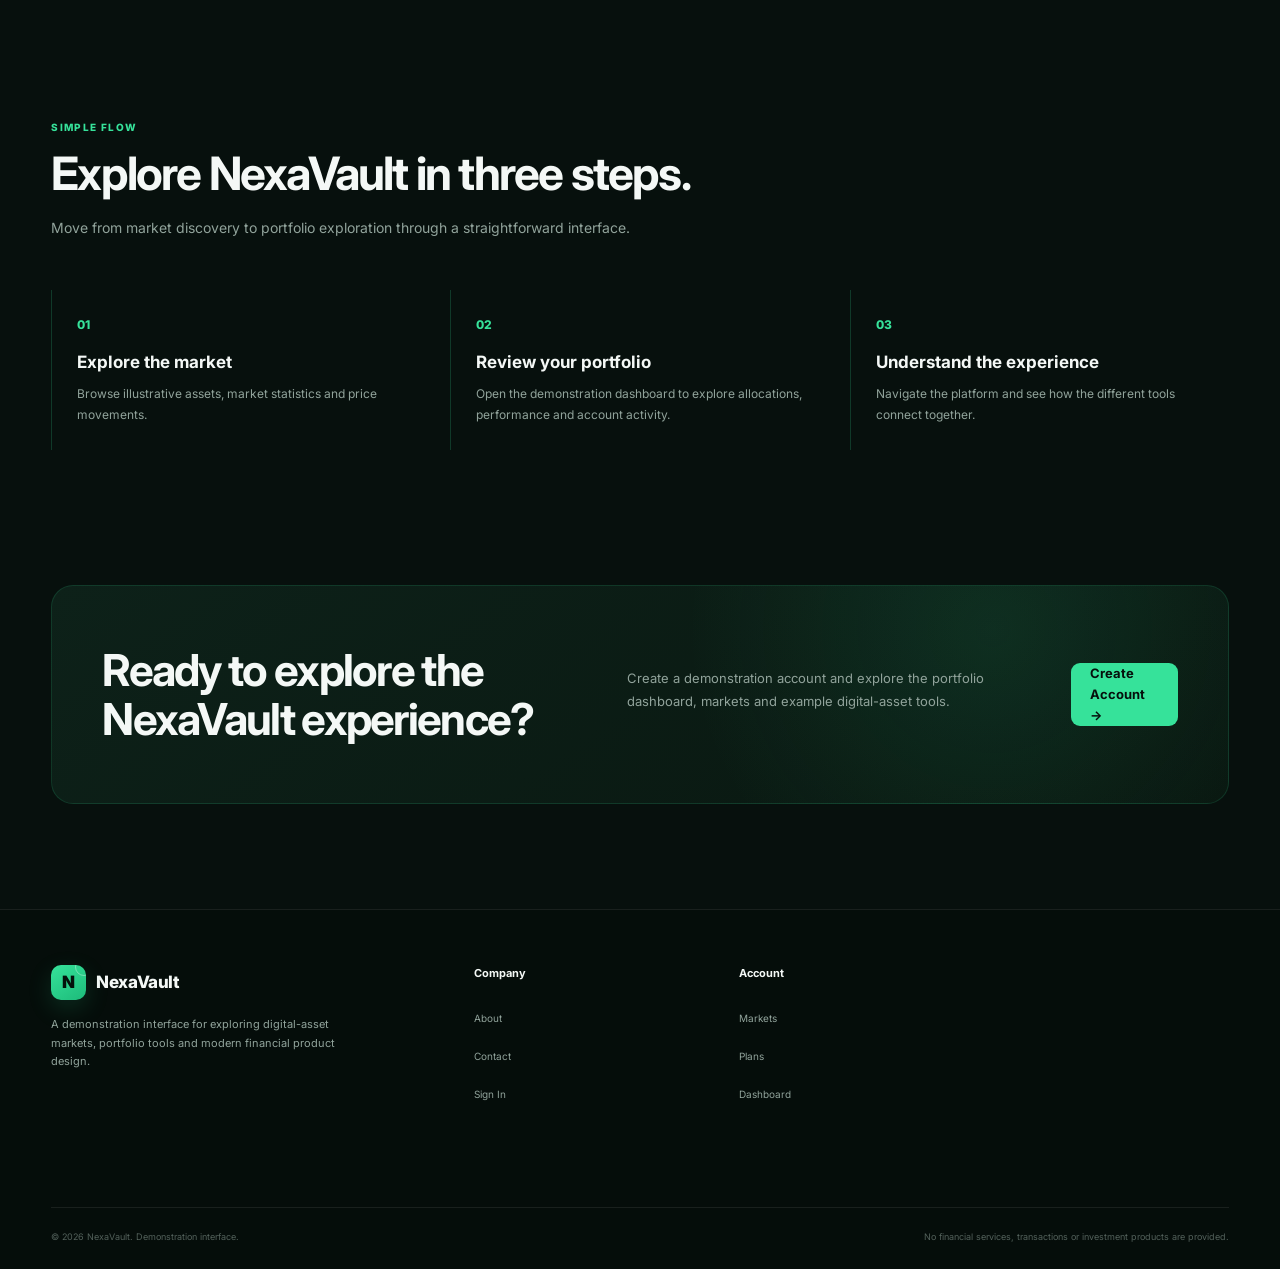
==== commit 4db82379: "update layout" ====
--- a/index.html
+++ b/index.html
@@ -2444,12 +2444,7 @@
     </section>
 
 
-
-    <!-- =========================================================
-         MARKET PREVIEW
-         ========================================================= -->
-
-    <section class="home-section">
+    <section class=" ">
 
         <div class="section-container">
 
@@ -2457,591 +2452,12 @@
             <div class="section-heading">
 
                 <div class="section-eyebrow">
-                    Market Overview
+                    FOREIGN EXCHANGE ANALYTICS
                 </div>
 
                 <h2>
                     See what's happening across the market.
                 </h2>
-
-                <p>
-                    A preview of the market interface available
-                    inside the NexaVault demonstration experience.
-                </p>
-
-            </div>
-
-
-            <div class="market-preview">
-
-
-                <!-- MARKET TABLE -->
-
-                <!-- LIVE CRYPTO MARKET OVERVIEW -->
-                <div class="crypto-market-card">
-
-                    <div class="crypto-market-header">
-
-                        <div>
-                            <h3>Featured Assets</h3>
-                            <p>Real-time cryptocurrency market data</p>
-                        </div>
-
-                        <div class="live-indicator">
-                            <span class="live-dot"></span>
-                            LIVE
-                        </div>
-
-                    </div>
-
-
-                    <!-- Market table -->
-
-                    <div class="crypto-table-wrapper">
-
-                        <div class="crypto-table-head">
-                            <div>Asset</div>
-                            <div>Price</div>
-                            <div>24h Change</div>
-                            <div>Market Cap</div>
-                        </div>
-
-                        <div id="crypto-market-list">
-
-                            <!-- Loading state -->
-
-                            <div class="crypto-loading">
-                                <div class="crypto-spinner"></div>
-                                <span>Loading live market data...</span>
-                            </div>
-
-                        </div>
-
-                    </div>
-
-                </div>
-
-                <style>
-                    /* ==========================================
-   LIVE CRYPTO MARKET
-========================================== */
-
-                    .crypto-market-card {
-                        width: 100%;
-                        padding: 20px;
-
-                        background: rgba(255, 255, 255, 0.04);
-
-                        backdrop-filter: blur(20px);
-                        -webkit-backdrop-filter: blur(20px);
-
-                        border: 1px solid rgba(255, 255, 255, 0.08);
-
-                        border-radius: 16px;
-
-                        box-shadow:
-                            0 10px 30px rgba(0, 0, 0, 0.25),
-                            inset 0 1px 0 rgba(255, 255, 255, 0.03);
-
-                        overflow: hidden;
-                    }
-
-
-                    /* ==========================================
-   HEADER
-========================================== */
-
-                    .crypto-market-header {
-                        display: flex;
-
-                        align-items: center;
-                        justify-content: space-between;
-
-                        gap: 20px;
-
-                        margin-bottom: 20px;
-                    }
-
-
-                    .crypto-market-header h3 {
-                        margin: 0;
-
-                        color: #ffffff;
-
-                        font-size: 20px;
-                        font-weight: 600;
-                    }
-
-
-                    .crypto-market-header p {
-                        margin: 5px 0 0;
-
-                        color: #8b93a7;
-
-                        font-size: 13px;
-                    }
-
-
-                    /* ==========================================
-   LIVE INDICATOR
-========================================== */
-
-                    .live-indicator {
-                        display: flex;
-
-                        align-items: center;
-
-                        gap: 7px;
-
-                        padding: 6px 10px;
-
-                        border-radius: 20px;
-
-                        background: rgba(34, 197, 94, 0.08);
-
-                        color: #22c55e;
-
-                        font-size: 11px;
-
-                        font-weight: 700;
-
-                        letter-spacing: 0.5px;
-                    }
-
-
-                    .live-dot {
-                        width: 7px;
-                        height: 7px;
-
-                        border-radius: 50%;
-
-                        background: #22c55e;
-
-                        box-shadow:
-                            0 0 5px rgba(34, 197, 94, 0.7),
-                            0 0 10px rgba(34, 197, 94, 0.4);
-
-                        animation: cryptoLivePulse 1.8s infinite;
-                    }
-
-
-                    @keyframes cryptoLivePulse {
-
-                        0% {
-                            opacity: 1;
-                            transform: scale(1);
-                        }
-
-                        50% {
-                            opacity: 0.4;
-                            transform: scale(0.75);
-                        }
-
-                        100% {
-                            opacity: 1;
-                            transform: scale(1);
-                        }
-
-                    }
-
-
-                    /* ==========================================
-   TABLE
-========================================== */
-
-                    .crypto-table-wrapper {
-                        width: 100%;
-
-                        overflow-x: auto;
-                    }
-
-
-                    .crypto-table-head {
-
-                        display: grid;
-
-                        grid-template-columns:
-                            minmax(200px, 2fr) minmax(130px, 1fr) minmax(120px, 1fr) minmax(150px, 1fr);
-
-                        align-items: center;
-
-                        padding: 12px 16px;
-
-                        border-bottom: 1px solid rgba(255, 255, 255, 0.06);
-
-                        color: #7f879a;
-
-                        font-size: 11px;
-
-                        font-weight: 600;
-
-                        text-transform: uppercase;
-
-                        letter-spacing: 0.5px;
-
-                        min-width: 650px;
-                    }
-
-
-                    /* ==========================================
-   COIN ROW
-========================================== */
-
-                    .crypto-row {
-
-                        display: grid;
-
-                        grid-template-columns:
-                            minmax(200px, 2fr) minmax(130px, 1fr) minmax(120px, 1fr) minmax(150px, 1fr);
-
-                        align-items: center;
-
-                        padding: 15px 16px;
-
-                        min-width: 650px;
-
-                        border-bottom: 1px solid rgba(255, 255, 255, 0.04);
-
-                        transition:
-                            background 0.2s ease,
-                            transform 0.2s ease;
-                    }
-
-
-                    .crypto-row:hover {
-
-                        background: rgba(255, 255, 255, 0.035);
-
-                    }
-
-
-                    /* ==========================================
-   COIN INFORMATION
-========================================== */
-
-                    .crypto-asset {
-
-                        display: flex;
-
-                        align-items: center;
-
-                        gap: 12px;
-                    }
-
-
-                    .crypto-logo {
-
-                        width: 38px;
-                        height: 38px;
-
-                        border-radius: 50%;
-
-                        object-fit: cover;
-
-                        flex-shrink: 0;
-                    }
-
-
-                    .crypto-name {
-
-                        display: flex;
-
-                        flex-direction: column;
-
-                        gap: 3px;
-                    }
-
-
-                    .crypto-name strong {
-
-                        color: #ffffff;
-
-                        font-size: 14px;
-
-                        font-weight: 600;
-                    }
-
-
-                    .crypto-symbol {
-
-                        color: #737b8f;
-
-                        font-size: 11px;
-
-                        text-transform: uppercase;
-                    }
-
-
-                    /* ==========================================
-   PRICE
-========================================== */
-
-                    .crypto-price {
-
-                        color: #ffffff;
-
-                        font-size: 14px;
-
-                        font-weight: 600;
-                    }
-
-
-                    /* ==========================================
-   24H CHANGE
-========================================== */
-
-                    .crypto-change {
-
-                        font-size: 13px;
-
-                        font-weight: 600;
-                    }
-
-
-                    .crypto-change.positive {
-
-                        color: #22c55e;
-
-                    }
-
-
-                    .crypto-change.negative {
-
-                        color: #ef4444;
-
-                    }
-
-
-                    /* ==========================================
-   MARKET CAP
-========================================== */
-
-                    .crypto-market-cap {
-
-                        color: #a1a8b8;
-
-                        font-size: 13px;
-                    }
-
-
-                    /* ==========================================
-   LOADING
-========================================== */
-
-                    .crypto-loading {
-
-                        display: flex;
-
-                        align-items: center;
-                        justify-content: center;
-
-                        gap: 12px;
-
-                        height: 180px;
-
-                        color: #858da0;
-
-                        font-size: 13px;
-                    }
-
-
-                    .crypto-spinner {
-
-                        width: 18px;
-                        height: 18px;
-
-                        border: 2px solid rgba(255, 255, 255, 0.12);
-
-                        border-top-color: #ffffff;
-
-                        border-radius: 50%;
-
-                        animation: cryptoSpin 0.8s linear infinite;
-                    }
-
-
-                    @keyframes cryptoSpin {
-
-                        to {
-                            transform: rotate(360deg);
-                        }
-
-                    }
-
-
-                    /* ==========================================
-   ERROR
-========================================== */
-
-                    .crypto-error {
-
-                        display: flex;
-
-                        align-items: center;
-                        justify-content: center;
-
-                        height: 180px;
-
-                        padding: 20px;
-
-                        text-align: center;
-
-                        color: #ef4444;
-
-                        font-size: 13px;
-                    }
-
-
-                    /* ==========================================
-   MOBILE
-========================================== */
-
-                    @media (max-width: 768px) {
-
-                        .crypto-market-card {
-
-                            padding: 15px;
-
-                        }
-
-                        .crypto-market-header h3 {
-
-                            font-size: 18px;
-
-                        }
-
-                        .crypto-market-header p {
-
-                            font-size: 12px;
-
-                        }
-
-                    }
-
-
-                    @media (max-width: 480px) {
-
-                        .crypto-market-card {
-
-                            padding: 12px;
-
-                        }
-
-                        .crypto-market-header {
-
-                            align-items: flex-start;
-
-                        }
-
-                        .crypto-market-header h3 {
-
-                            font-size: 17px;
-
-                        }
-
-                    }
-                </style>
-
-
-
-                <!-- MARKET STATS -->
-
-                <div class="market-side-card">
-
-                    <div class="market-side-content">
-
-                        <h3>
-                            Market at a glance
-                        </h3>
-
-                        <p>
-                            Illustrative figures showing how
-                            high-level market information could
-                            be presented.
-                        </p>
-
-
-                        <div class="market-stat">
-
-                            <div class="market-stat-label">
-                                Market Cap
-                            </div>
-
-                            <div class="market-stat-value">
-                                $2.41T
-                            </div>
-
-                            <div class="market-stat-change">
-                                +1.82% change
-                            </div>
-
-                        </div>
-
-
-                        <div class="market-stat">
-
-                            <div class="market-stat-label">
-                                24h Volume
-                            </div>
-
-                            <div class="market-stat-value">
-                                $86.7B
-                            </div>
-
-                            <div class="market-stat-change">
-                                +4.26% change
-                            </div>
-
-                        </div>
-
-
-                        <div class="market-stat">
-
-                            <div class="market-stat-label">
-                                BTC Dominance
-                            </div>
-
-                            <div class="market-stat-value">
-                                55.8%
-                            </div>
-
-                            <div class="market-stat-change">
-                                +0.34% change
-                            </div>
-
-                        </div>
-
-                    </div>
-
-                </div>
-
-            </div>
-
-
-            <p style="
-                    margin-top:16px;
-                    color:#5f6e67;
-                    font-size:10px;
-                ">
-                All figures on this page are illustrative we do not provide any investment advice.
-            </p>
-
-        </div>
-
-    </section>
-
-
-    <section class=" ">
-
-        <div class="section-container">
-
-
-            <div class="section-heading">
-
-                <div class="section-eyebrow">
-                    FOREIGN EXCHANGE ANALYTICS
-                </div>
-
             </div>
 
 
@@ -3132,6 +2548,582 @@
 
             </div>
 
+        </div>
+
+    </section>
+
+
+
+
+
+    <!-- =========================================================
+         MARKET PREVIEW
+         ========================================================= -->
+
+    <section class="home-section">
+
+        <div class="section-container">
+
+
+            <div class="section-heading">
+
+                <div class="section-eyebrow">
+                    Market Overview
+                </div>
+
+                <p>
+                    A preview of the market interface available
+                    inside the NexaVault demonstration experience.
+                </p>
+
+            </div>
+
+
+            <div class="market-preview">
+
+
+                <!-- MARKET TABLE -->
+
+                <!-- LIVE CRYPTO MARKET OVERVIEW -->
+                <div class="crypto-market-card">
+
+                    <div class="crypto-market-header">
+
+                        <div>
+                            <h3>Featured Assets</h3>
+                            <p>Real-time cryptocurrency market data</p>
+                        </div>
+
+                        <div class="live-indicator">
+                            <span class="live-dot"></span>
+                            LIVE
+                        </div>
+
+                    </div>
+
+
+                    <!-- Market table -->
+
+                    <div class="crypto-table-wrapper">
+
+                        <div class="crypto-table-head">
+                            <div>Asset</div>
+                            <div>Price</div>
+                            <div>24h Change</div>
+                            <div>Market Cap</div>
+                        </div>
+
+                        <div id="crypto-market-list">
+
+                            <!-- Loading state -->
+
+                            <div class="crypto-loading">
+                                <div class="crypto-spinner"></div>
+                                <span>Loading live market data...</span>
+                            </div>
+
+                        </div>
+
+                    </div>
+
+                </div>
+
+                <style>
+                    /* ==========================================
+   LIVE CRYPTO MARKET
+========================================== */
+
+                    .crypto-market-card {
+                        width: 100%;
+                        padding: 20px;
+
+                        background: rgba(255, 255, 255, 0.04);
+
+                        backdrop-filter: blur(20px);
+                        -webkit-backdrop-filter: blur(20px);
+
+                        border: 1px solid rgba(255, 255, 255, 0.08);
+
+                        border-radius: 16px;
+
+                        box-shadow:
+                            0 10px 30px rgba(0, 0, 0, 0.25),
+                            inset 0 1px 0 rgba(255, 255, 255, 0.03);
+
+                        overflow: hidden;
+                    }
+
+
+                    /* ==========================================
+   HEADER
+========================================== */
+
+                    .crypto-market-header {
+                        display: flex;
+
+                        align-items: center;
+                        justify-content: space-between;
+
+                        gap: 20px;
+
+                        margin-bottom: 20px;
+                    }
+
+
+                    .crypto-market-header h3 {
+                        margin: 0;
+
+                        color: #ffffff;
+
+                        font-size: 20px;
+                        font-weight: 600;
+                    }
+
+
+                    .crypto-market-header p {
+                        margin: 5px 0 0;
+
+                        color: #8b93a7;
+
+                        font-size: 13px;
+                    }
+
+
+                    /* ==========================================
+   LIVE INDICATOR
+========================================== */
+
+                    .live-indicator {
+                        display: flex;
+
+                        align-items: center;
+
+                        gap: 7px;
+
+                        padding: 6px 10px;
+
+                        border-radius: 20px;
+
+                        background: rgba(34, 197, 94, 0.08);
+
+                        color: #22c55e;
+
+                        font-size: 11px;
+
+                        font-weight: 700;
+
+                        letter-spacing: 0.5px;
+                    }
+
+
+                    .live-dot {
+                        width: 7px;
+                        height: 7px;
+
+                        border-radius: 50%;
+
+                        background: #22c55e;
+
+                        box-shadow:
+                            0 0 5px rgba(34, 197, 94, 0.7),
+                            0 0 10px rgba(34, 197, 94, 0.4);
+
+                        animation: cryptoLivePulse 1.8s infinite;
+                    }
+
+
+                    @keyframes cryptoLivePulse {
+
+                        0% {
+                            opacity: 1;
+                            transform: scale(1);
+                        }
+
+                        50% {
+                            opacity: 0.4;
+                            transform: scale(0.75);
+                        }
+
+                        100% {
+                            opacity: 1;
+                            transform: scale(1);
+                        }
+
+                    }
+
+
+                    /* ==========================================
+   TABLE
+========================================== */
+
+                    .crypto-table-wrapper {
+                        width: 100%;
+
+                        overflow-x: auto;
+                    }
+
+
+                    .crypto-table-head {
+
+                        display: grid;
+
+                        grid-template-columns:
+                            minmax(200px, 2fr) minmax(130px, 1fr) minmax(120px, 1fr) minmax(150px, 1fr);
+
+                        align-items: center;
+
+                        padding: 12px 16px;
+
+                        border-bottom: 1px solid rgba(255, 255, 255, 0.06);
+
+                        color: #7f879a;
+
+                        font-size: 11px;
+
+                        font-weight: 600;
+
+                        text-transform: uppercase;
+
+                        letter-spacing: 0.5px;
+
+                        min-width: 650px;
+                    }
+
+
+                    /* ==========================================
+   COIN ROW
+========================================== */
+
+                    .crypto-row {
+
+                        display: grid;
+
+                        grid-template-columns:
+                            minmax(200px, 2fr) minmax(130px, 1fr) minmax(120px, 1fr) minmax(150px, 1fr);
+
+                        align-items: center;
+
+                        padding: 15px 16px;
+
+                        min-width: 650px;
+
+                        border-bottom: 1px solid rgba(255, 255, 255, 0.04);
+
+                        transition:
+                            background 0.2s ease,
+                            transform 0.2s ease;
+                    }
+
+
+                    .crypto-row:hover {
+
+                        background: rgba(255, 255, 255, 0.035);
+
+                    }
+
+
+                    /* ==========================================
+   COIN INFORMATION
+========================================== */
+
+                    .crypto-asset {
+
+                        display: flex;
+
+                        align-items: center;
+
+                        gap: 12px;
+                    }
+
+
+                    .crypto-logo {
+
+                        width: 38px;
+                        height: 38px;
+
+                        border-radius: 50%;
+
+                        object-fit: cover;
+
+                        flex-shrink: 0;
+                    }
+
+
+                    .crypto-name {
+
+                        display: flex;
+
+                        flex-direction: column;
+
+                        gap: 3px;
+                    }
+
+
+                    .crypto-name strong {
+
+                        color: #ffffff;
+
+                        font-size: 14px;
+
+                        font-weight: 600;
+                    }
+
+
+                    .crypto-symbol {
+
+                        color: #737b8f;
+
+                        font-size: 11px;
+
+                        text-transform: uppercase;
+                    }
+
+
+                    /* ==========================================
+   PRICE
+========================================== */
+
+                    .crypto-price {
+
+                        color: #ffffff;
+
+                        font-size: 14px;
+
+                        font-weight: 600;
+                    }
+
+
+                    /* ==========================================
+   24H CHANGE
+========================================== */
+
+                    .crypto-change {
+
+                        font-size: 13px;
+
+                        font-weight: 600;
+                    }
+
+
+                    .crypto-change.positive {
+
+                        color: #22c55e;
+
+                    }
+
+
+                    .crypto-change.negative {
+
+                        color: #ef4444;
+
+                    }
+
+
+                    /* ==========================================
+   MARKET CAP
+========================================== */
+
+                    .crypto-market-cap {
+
+                        color: #a1a8b8;
+
+                        font-size: 13px;
+                    }
+
+
+                    /* ==========================================
+   LOADING
+========================================== */
+
+                    .crypto-loading {
+
+                        display: flex;
+
+                        align-items: center;
+                        justify-content: center;
+
+                        gap: 12px;
+
+                        height: 180px;
+
+                        color: #858da0;
+
+                        font-size: 13px;
+                    }
+
+
+                    .crypto-spinner {
+
+                        width: 18px;
+                        height: 18px;
+
+                        border: 2px solid rgba(255, 255, 255, 0.12);
+
+                        border-top-color: #ffffff;
+
+                        border-radius: 50%;
+
+                        animation: cryptoSpin 0.8s linear infinite;
+                    }
+
+
+                    @keyframes cryptoSpin {
+
+                        to {
+                            transform: rotate(360deg);
+                        }
+
+                    }
+
+
+                    /* ==========================================
+   ERROR
+========================================== */
+
+                    .crypto-error {
+
+                        display: flex;
+
+                        align-items: center;
+                        justify-content: center;
+
+                        height: 180px;
+
+                        padding: 20px;
+
+                        text-align: center;
+
+                        color: #ef4444;
+
+                        font-size: 13px;
+                    }
+
+
+                    /* ==========================================
+   MOBILE
+========================================== */
+
+                    @media (max-width: 768px) {
+
+                        .crypto-market-card {
+
+                            padding: 15px;
+
+                        }
+
+                        .crypto-market-header h3 {
+
+                            font-size: 18px;
+
+                        }
+
+                        .crypto-market-header p {
+
+                            font-size: 12px;
+
+                        }
+
+                    }
+
+
+                    @media (max-width: 480px) {
+
+                        .crypto-market-card {
+
+                            padding: 12px;
+
+                        }
+
+                        .crypto-market-header {
+
+                            align-items: flex-start;
+
+                        }
+
+                        .crypto-market-header h3 {
+
+                            font-size: 17px;
+
+                        }
+
+                    }
+                </style>
+
+
+
+                <!-- MARKET STATS -->
+
+                <div class="market-side-card">
+
+                    <div class="market-side-content">
+
+                        <h3>
+                            Market at a glance
+                        </h3>
+
+                        <p>
+                            Illustrative figures showing how
+                            high-level market information could
+                            be presented.
+                        </p>
+
+
+                        <div class="market-stat">
+
+                            <div class="market-stat-label">
+                                Market Cap
+                            </div>
+
+                            <div class="market-stat-value">
+                                $2.41T
+                            </div>
+
+                            <div class="market-stat-change">
+                                +1.82% change
+                            </div>
+
+                        </div>
+
+
+                        <div class="market-stat">
+
+                            <div class="market-stat-label">
+                                24h Volume
+                            </div>
+
+                            <div class="market-stat-value">
+                                $86.7B
+                            </div>
+
+                            <div class="market-stat-change">
+                                +4.26% change
+                            </div>
+
+                        </div>
+
+
+                        <div class="market-stat">
+
+                            <div class="market-stat-label">
+                                BTC Dominance
+                            </div>
+
+                            <div class="market-stat-value">
+                                55.8%
+                            </div>
+
+                            <div class="market-stat-change">
+                                +0.34% change
+                            </div>
+
+                        </div>
+
+                    </div>
+
+                </div>
+
+            </div>
+
 
             <p style="
                     margin-top:16px;
@@ -3144,6 +3136,7 @@
         </div>
 
     </section>
+
 
 
 
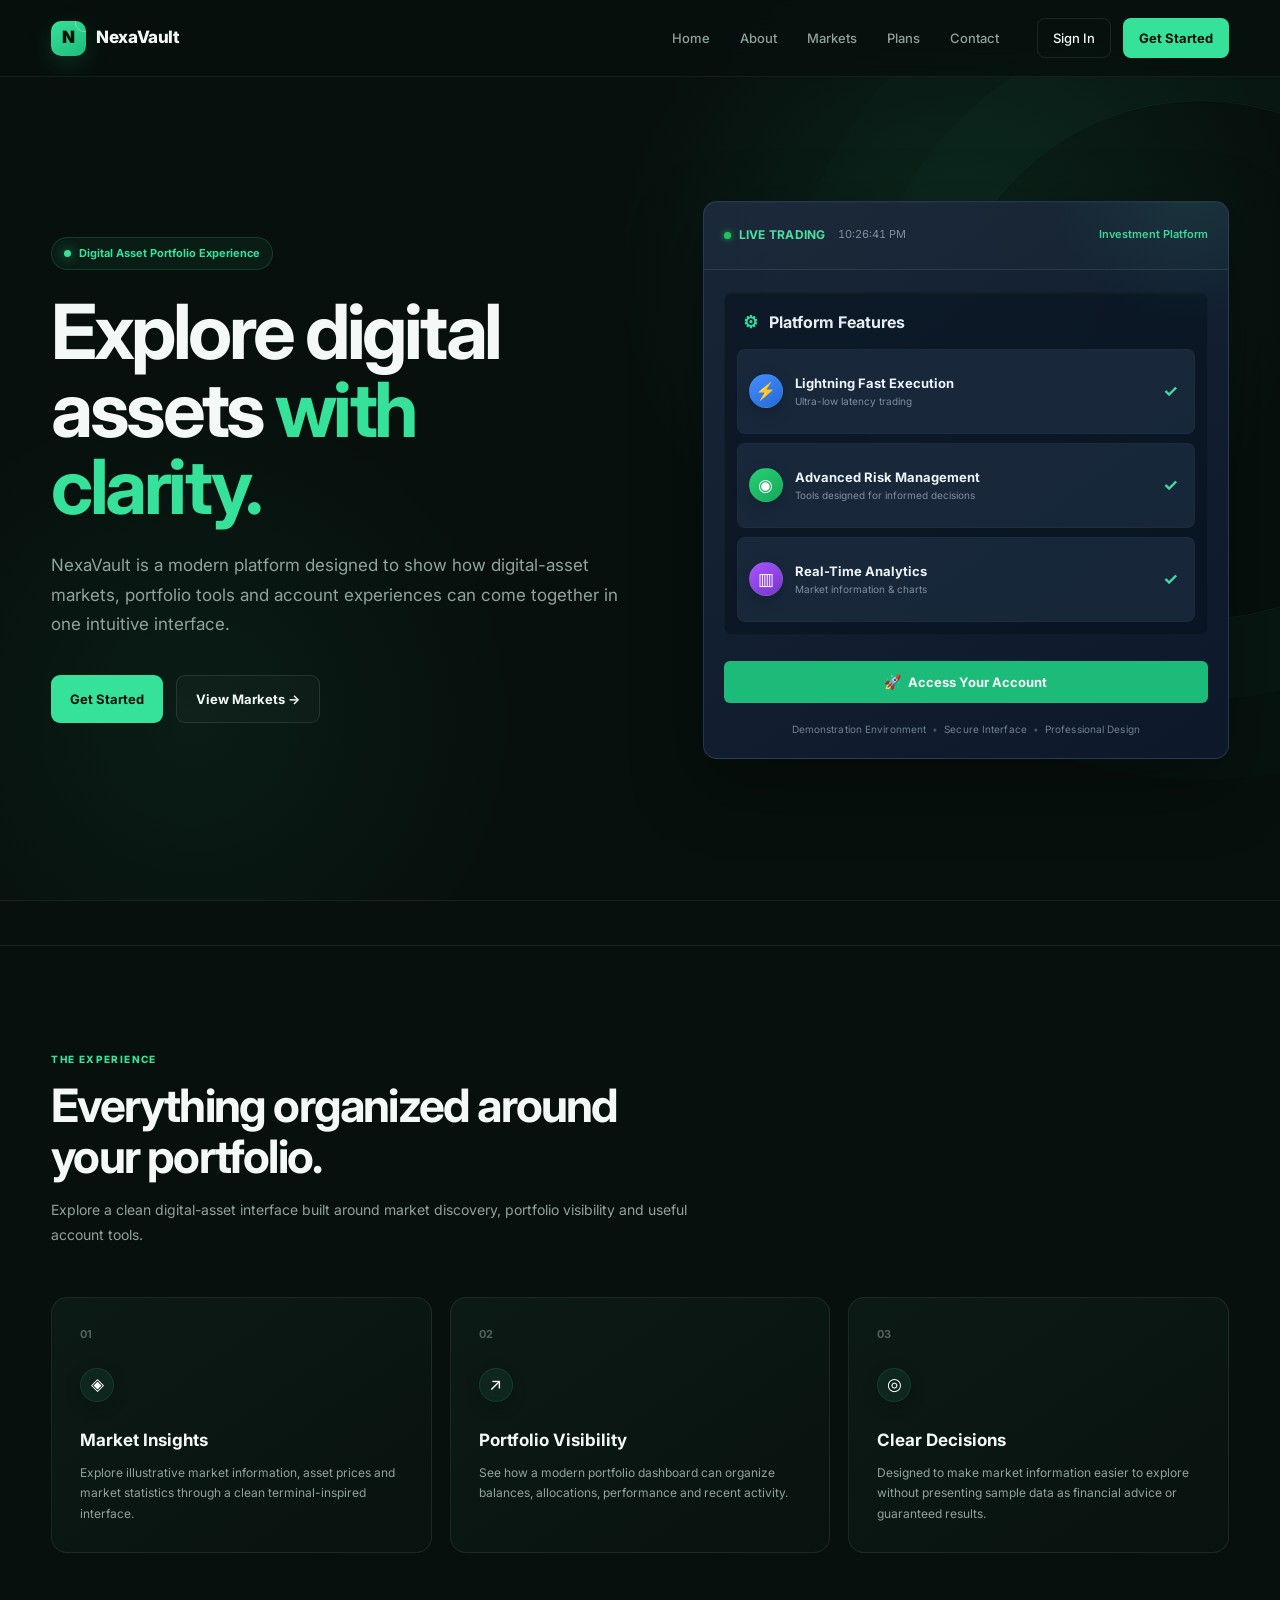
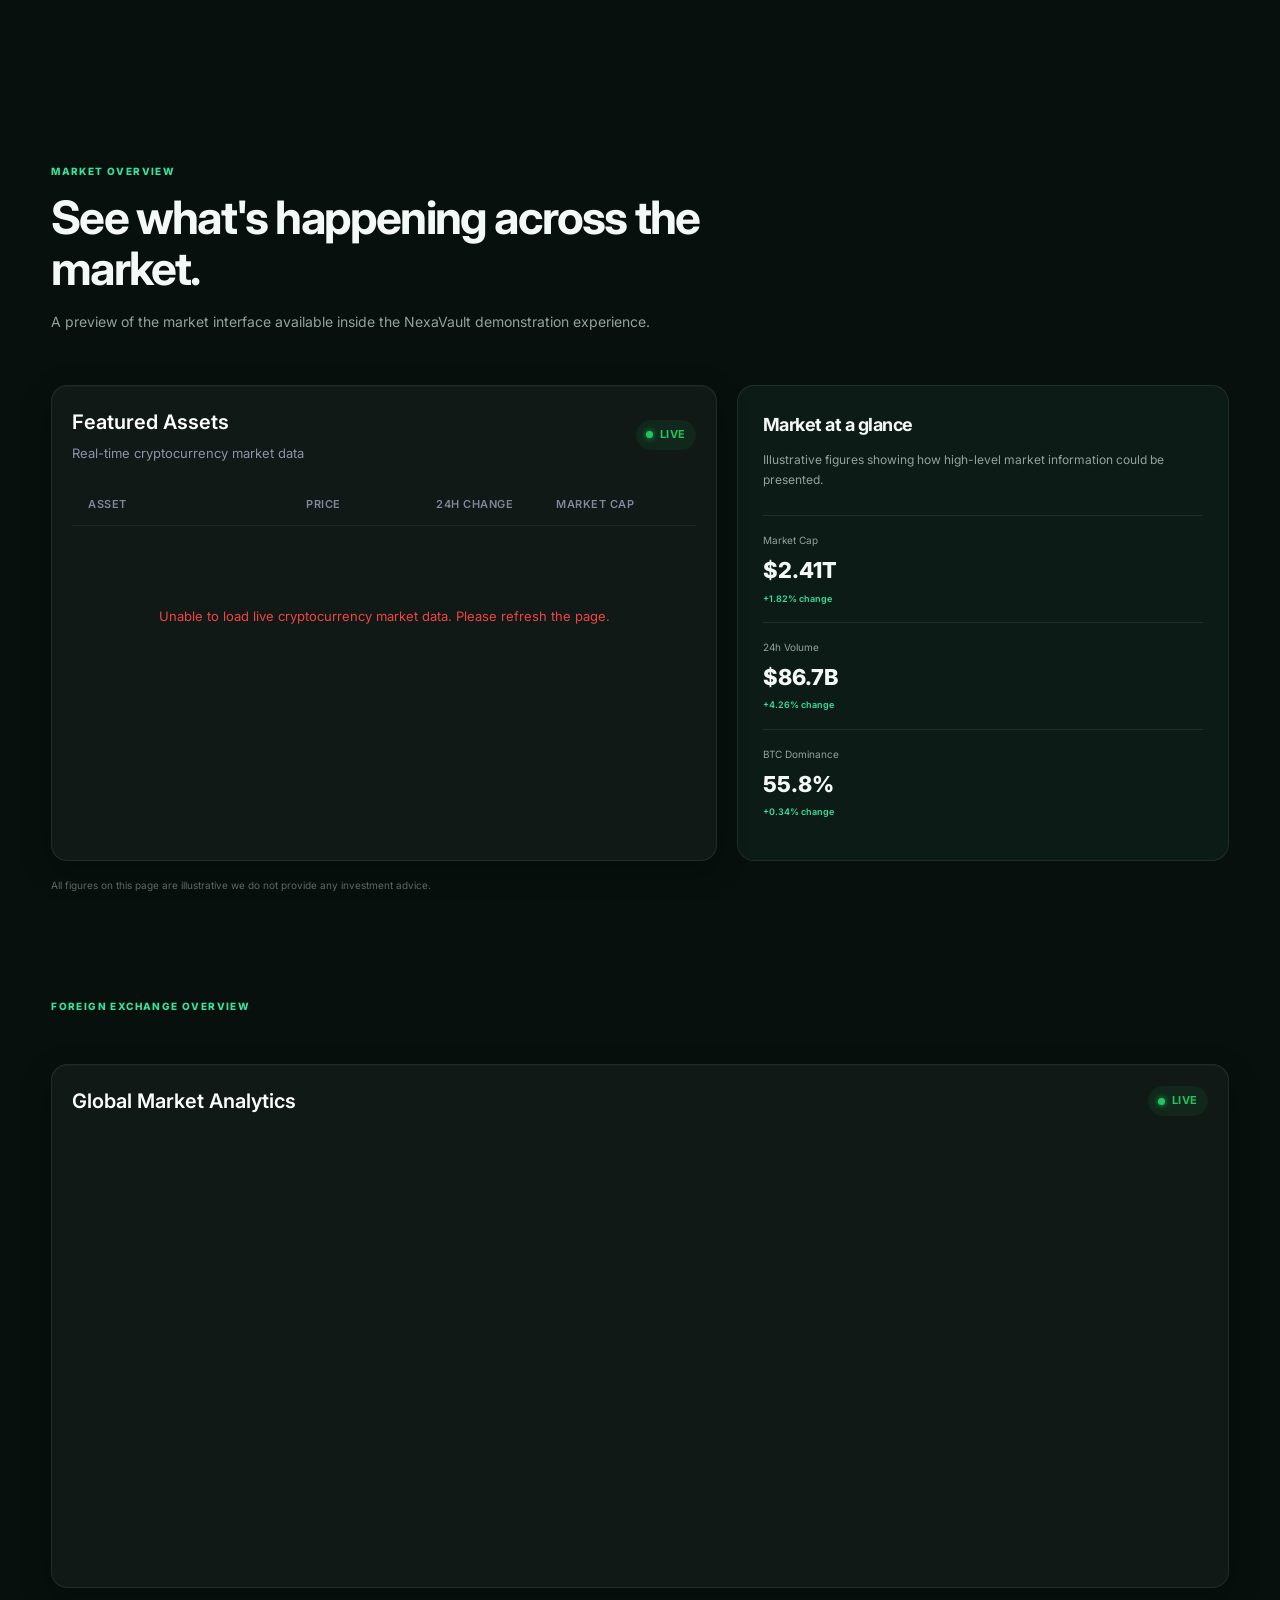
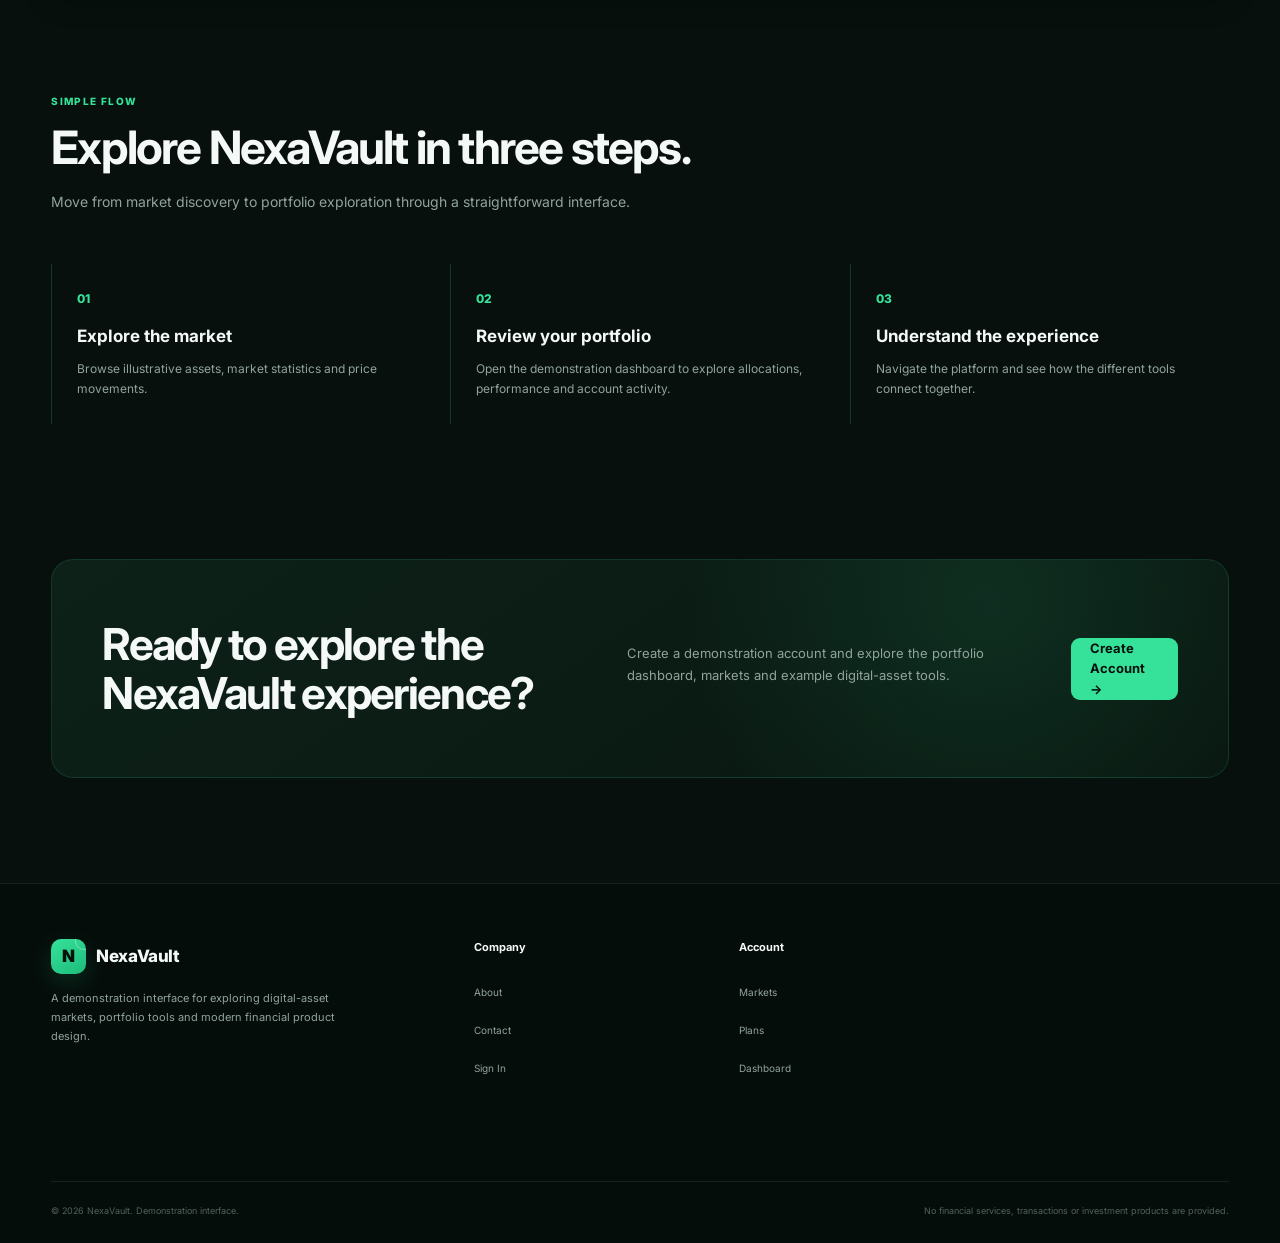
==== commit 79bf9d16: "update layout" ====
--- a/index.html
+++ b/index.html
@@ -2444,7 +2444,11 @@
     </section>
 
 
-    <section class=" ">
+    <!-- =========================================================
+         MARKET PREVIEW
+         ========================================================= -->
+
+    <section class="home-section">
 
         <div class="section-container">
 
@@ -2452,16 +2456,23 @@
             <div class="section-heading">
 
                 <div class="section-eyebrow">
-                    FOREIGN EXCHANGE ANALYTICS
+                    Market Overview
                 </div>
 
                 <h2>
                     See what's happening across the market.
                 </h2>
+
+                <p>
+                    A preview of the market interface available
+                    inside the NexaVault demonstration experience.
+                </p>
+
             </div>
 
 
-            <div class=" ">
+            <div class="market-preview">
+
 
                 <!-- MARKET TABLE -->
 
@@ -2471,8 +2482,579 @@
                     <div class="crypto-market-header">
 
                         <div>
-                            <h3>Global Market Overview</h3>
-                            <p>Illustrative data</p>
+                            <h3>Featured Assets</h3>
+                            <p>Real-time cryptocurrency market data</p>
+                        </div>
+
+                        <div class="live-indicator">
+                            <span class="live-dot"></span>
+                            LIVE
+                        </div>
+
+                    </div>
+
+
+                    <!-- Market table -->
+
+                    <div class="crypto-table-wrapper">
+
+                        <div class="crypto-table-head">
+                            <div>Asset</div>
+                            <div>Price</div>
+                            <div>24h Change</div>
+                            <div>Market Cap</div>
+                        </div>
+
+                        <div id="crypto-market-list">
+
+                            <!-- Loading state -->
+
+                            <div class="crypto-loading">
+                                <div class="crypto-spinner"></div>
+                                <span>Loading live market data...</span>
+                            </div>
+
+                        </div>
+
+                    </div>
+
+                </div>
+
+                <style>
+                    /* ==========================================
+   LIVE CRYPTO MARKET
+========================================== */
+
+                    .crypto-market-card {
+                        width: 100%;
+                        padding: 20px;
+
+                        background: rgba(255, 255, 255, 0.04);
+
+                        backdrop-filter: blur(20px);
+                        -webkit-backdrop-filter: blur(20px);
+
+                        border: 1px solid rgba(255, 255, 255, 0.08);
+
+                        border-radius: 16px;
+
+                        box-shadow:
+                            0 10px 30px rgba(0, 0, 0, 0.25),
+                            inset 0 1px 0 rgba(255, 255, 255, 0.03);
+
+                        overflow: hidden;
+                    }
+
+
+                    /* ==========================================
+   HEADER
+========================================== */
+
+                    .crypto-market-header {
+                        display: flex;
+
+                        align-items: center;
+                        justify-content: space-between;
+
+                        gap: 20px;
+
+                        margin-bottom: 20px;
+                    }
+
+
+                    .crypto-market-header h3 {
+                        margin: 0;
+
+                        color: #ffffff;
+
+                        font-size: 20px;
+                        font-weight: 600;
+                    }
+
+
+                    .crypto-market-header p {
+                        margin: 5px 0 0;
+
+                        color: #8b93a7;
+
+                        font-size: 13px;
+                    }
+
+
+                    /* ==========================================
+   LIVE INDICATOR
+========================================== */
+
+                    .live-indicator {
+                        display: flex;
+
+                        align-items: center;
+
+                        gap: 7px;
+
+                        padding: 6px 10px;
+
+                        border-radius: 20px;
+
+                        background: rgba(34, 197, 94, 0.08);
+
+                        color: #22c55e;
+
+                        font-size: 11px;
+
+                        font-weight: 700;
+
+                        letter-spacing: 0.5px;
+                    }
+
+
+                    .live-dot {
+                        width: 7px;
+                        height: 7px;
+
+                        border-radius: 50%;
+
+                        background: #22c55e;
+
+                        box-shadow:
+                            0 0 5px rgba(34, 197, 94, 0.7),
+                            0 0 10px rgba(34, 197, 94, 0.4);
+
+                        animation: cryptoLivePulse 1.8s infinite;
+                    }
+
+
+                    @keyframes cryptoLivePulse {
+
+                        0% {
+                            opacity: 1;
+                            transform: scale(1);
+                        }
+
+                        50% {
+                            opacity: 0.4;
+                            transform: scale(0.75);
+                        }
+
+                        100% {
+                            opacity: 1;
+                            transform: scale(1);
+                        }
+
+                    }
+
+
+                    /* ==========================================
+   TABLE
+========================================== */
+
+                    .crypto-table-wrapper {
+                        width: 100%;
+
+                        overflow-x: auto;
+                    }
+
+
+                    .crypto-table-head {
+
+                        display: grid;
+
+                        grid-template-columns:
+                            minmax(200px, 2fr) minmax(130px, 1fr) minmax(120px, 1fr) minmax(150px, 1fr);
+
+                        align-items: center;
+
+                        padding: 12px 16px;
+
+                        border-bottom: 1px solid rgba(255, 255, 255, 0.06);
+
+                        color: #7f879a;
+
+                        font-size: 11px;
+
+                        font-weight: 600;
+
+                        text-transform: uppercase;
+
+                        letter-spacing: 0.5px;
+
+                        min-width: 650px;
+                    }
+
+
+                    /* ==========================================
+   COIN ROW
+========================================== */
+
+                    .crypto-row {
+
+                        display: grid;
+
+                        grid-template-columns:
+                            minmax(200px, 2fr) minmax(130px, 1fr) minmax(120px, 1fr) minmax(150px, 1fr);
+
+                        align-items: center;
+
+                        padding: 15px 16px;
+
+                        min-width: 650px;
+
+                        border-bottom: 1px solid rgba(255, 255, 255, 0.04);
+
+                        transition:
+                            background 0.2s ease,
+                            transform 0.2s ease;
+                    }
+
+
+                    .crypto-row:hover {
+
+                        background: rgba(255, 255, 255, 0.035);
+
+                    }
+
+
+                    /* ==========================================
+   COIN INFORMATION
+========================================== */
+
+                    .crypto-asset {
+
+                        display: flex;
+
+                        align-items: center;
+
+                        gap: 12px;
+                    }
+
+
+                    .crypto-logo {
+
+                        width: 38px;
+                        height: 38px;
+
+                        border-radius: 50%;
+
+                        object-fit: cover;
+
+                        flex-shrink: 0;
+                    }
+
+
+                    .crypto-name {
+
+                        display: flex;
+
+                        flex-direction: column;
+
+                        gap: 3px;
+                    }
+
+
+                    .crypto-name strong {
+
+                        color: #ffffff;
+
+                        font-size: 14px;
+
+                        font-weight: 600;
+                    }
+
+
+                    .crypto-symbol {
+
+                        color: #737b8f;
+
+                        font-size: 11px;
+
+                        text-transform: uppercase;
+                    }
+
+
+                    /* ==========================================
+   PRICE
+========================================== */
+
+                    .crypto-price {
+
+                        color: #ffffff;
+
+                        font-size: 14px;
+
+                        font-weight: 600;
+                    }
+
+
+                    /* ==========================================
+   24H CHANGE
+========================================== */
+
+                    .crypto-change {
+
+                        font-size: 13px;
+
+                        font-weight: 600;
+                    }
+
+
+                    .crypto-change.positive {
+
+                        color: #22c55e;
+
+                    }
+
+
+                    .crypto-change.negative {
+
+                        color: #ef4444;
+
+                    }
+
+
+                    /* ==========================================
+   MARKET CAP
+========================================== */
+
+                    .crypto-market-cap {
+
+                        color: #a1a8b8;
+
+                        font-size: 13px;
+                    }
+
+
+                    /* ==========================================
+   LOADING
+========================================== */
+
+                    .crypto-loading {
+
+                        display: flex;
+
+                        align-items: center;
+                        justify-content: center;
+
+                        gap: 12px;
+
+                        height: 180px;
+
+                        color: #858da0;
+
+                        font-size: 13px;
+                    }
+
+
+                    .crypto-spinner {
+
+                        width: 18px;
+                        height: 18px;
+
+                        border: 2px solid rgba(255, 255, 255, 0.12);
+
+                        border-top-color: #ffffff;
+
+                        border-radius: 50%;
+
+                        animation: cryptoSpin 0.8s linear infinite;
+                    }
+
+
+                    @keyframes cryptoSpin {
+
+                        to {
+                            transform: rotate(360deg);
+                        }
+
+                    }
+
+
+                    /* ==========================================
+   ERROR
+========================================== */
+
+                    .crypto-error {
+
+                        display: flex;
+
+                        align-items: center;
+                        justify-content: center;
+
+                        height: 180px;
+
+                        padding: 20px;
+
+                        text-align: center;
+
+                        color: #ef4444;
+
+                        font-size: 13px;
+                    }
+
+
+                    /* ==========================================
+   MOBILE
+========================================== */
+
+                    @media (max-width: 768px) {
+
+                        .crypto-market-card {
+
+                            padding: 15px;
+
+                        }
+
+                        .crypto-market-header h3 {
+
+                            font-size: 18px;
+
+                        }
+
+                        .crypto-market-header p {
+
+                            font-size: 12px;
+
+                        }
+
+                    }
+
+
+                    @media (max-width: 480px) {
+
+                        .crypto-market-card {
+
+                            padding: 12px;
+
+                        }
+
+                        .crypto-market-header {
+
+                            align-items: flex-start;
+
+                        }
+
+                        .crypto-market-header h3 {
+
+                            font-size: 17px;
+
+                        }
+
+                    }
+                </style>
+
+
+
+                <!-- MARKET STATS -->
+
+                <div class="market-side-card">
+
+                    <div class="market-side-content">
+
+                        <h3>
+                            Market at a glance
+                        </h3>
+
+                        <p>
+                            Illustrative figures showing how
+                            high-level market information could
+                            be presented.
+                        </p>
+
+
+                        <div class="market-stat">
+
+                            <div class="market-stat-label">
+                                Market Cap
+                            </div>
+
+                            <div class="market-stat-value">
+                                $2.41T
+                            </div>
+
+                            <div class="market-stat-change">
+                                +1.82% change
+                            </div>
+
+                        </div>
+
+
+                        <div class="market-stat">
+
+                            <div class="market-stat-label">
+                                24h Volume
+                            </div>
+
+                            <div class="market-stat-value">
+                                $86.7B
+                            </div>
+
+                            <div class="market-stat-change">
+                                +4.26% change
+                            </div>
+
+                        </div>
+
+
+                        <div class="market-stat">
+
+                            <div class="market-stat-label">
+                                BTC Dominance
+                            </div>
+
+                            <div class="market-stat-value">
+                                55.8%
+                            </div>
+
+                            <div class="market-stat-change">
+                                +0.34% change
+                            </div>
+
+                        </div>
+
+                    </div>
+
+                </div>
+
+            </div>
+
+
+            <p style="
+                    margin-top:16px;
+                    color:#5f6e67;
+                    font-size:10px;
+                ">
+                All figures on this page are illustrative we do not provide any investment advice.
+            </p>
+
+        </div>
+
+    </section>
+
+
+    <section class="m-0 p-0">
+
+        <div class="section-container">
+
+
+            <div class="section-heading">
+
+                <div class="section-eyebrow">
+                    FOREIGN EXCHANGE OVERVIEW
+                </div>
+            </div>
+
+
+            <div class=" ">
+
+                <!-- MARKET TABLE -->
+
+                <!-- LIVE CRYPTO MARKET OVERVIEW -->
+                <div class="crypto-market-card">
+
+                    <div class="crypto-market-header">
+
+                        <div>
+                            <h3>Global Market Analytics</h3>
+                            <!-- <p>Illustrative data</p> -->
                         </div>
 
                         <div class="live-indicator">
@@ -2555,591 +3137,6 @@
 
 
 
-
-    <!-- =========================================================
-         MARKET PREVIEW
-         ========================================================= -->
-
-    <section class="home-section">
-
-        <div class="section-container">
-
-
-            <div class="section-heading">
-
-                <div class="section-eyebrow">
-                    Market Overview
-                </div>
-
-                <p>
-                    A preview of the market interface available
-                    inside the NexaVault demonstration experience.
-                </p>
-
-            </div>
-
-
-            <div class="market-preview">
-
-
-                <!-- MARKET TABLE -->
-
-                <!-- LIVE CRYPTO MARKET OVERVIEW -->
-                <div class="crypto-market-card">
-
-                    <div class="crypto-market-header">
-
-                        <div>
-                            <h3>Featured Assets</h3>
-                            <p>Real-time cryptocurrency market data</p>
-                        </div>
-
-                        <div class="live-indicator">
-                            <span class="live-dot"></span>
-                            LIVE
-                        </div>
-
-                    </div>
-
-
-                    <!-- Market table -->
-
-                    <div class="crypto-table-wrapper">
-
-                        <div class="crypto-table-head">
-                            <div>Asset</div>
-                            <div>Price</div>
-                            <div>24h Change</div>
-                            <div>Market Cap</div>
-                        </div>
-
-                        <div id="crypto-market-list">
-
-                            <!-- Loading state -->
-
-                            <div class="crypto-loading">
-                                <div class="crypto-spinner"></div>
-                                <span>Loading live market data...</span>
-                            </div>
-
-                        </div>
-
-                    </div>
-
-                </div>
-
-                <style>
-                    /* ==========================================
-   LIVE CRYPTO MARKET
-========================================== */
-
-                    .crypto-market-card {
-                        width: 100%;
-                        padding: 20px;
-
-                        background: rgba(255, 255, 255, 0.04);
-
-                        backdrop-filter: blur(20px);
-                        -webkit-backdrop-filter: blur(20px);
-
-                        border: 1px solid rgba(255, 255, 255, 0.08);
-
-                        border-radius: 16px;
-
-                        box-shadow:
-                            0 10px 30px rgba(0, 0, 0, 0.25),
-                            inset 0 1px 0 rgba(255, 255, 255, 0.03);
-
-                        overflow: hidden;
-                    }
-
-
-                    /* ==========================================
-   HEADER
-========================================== */
-
-                    .crypto-market-header {
-                        display: flex;
-
-                        align-items: center;
-                        justify-content: space-between;
-
-                        gap: 20px;
-
-                        margin-bottom: 20px;
-                    }
-
-
-                    .crypto-market-header h3 {
-                        margin: 0;
-
-                        color: #ffffff;
-
-                        font-size: 20px;
-                        font-weight: 600;
-                    }
-
-
-                    .crypto-market-header p {
-                        margin: 5px 0 0;
-
-                        color: #8b93a7;
-
-                        font-size: 13px;
-                    }
-
-
-                    /* ==========================================
-   LIVE INDICATOR
-========================================== */
-
-                    .live-indicator {
-                        display: flex;
-
-                        align-items: center;
-
-                        gap: 7px;
-
-                        padding: 6px 10px;
-
-                        border-radius: 20px;
-
-                        background: rgba(34, 197, 94, 0.08);
-
-                        color: #22c55e;
-
-                        font-size: 11px;
-
-                        font-weight: 700;
-
-                        letter-spacing: 0.5px;
-                    }
-
-
-                    .live-dot {
-                        width: 7px;
-                        height: 7px;
-
-                        border-radius: 50%;
-
-                        background: #22c55e;
-
-                        box-shadow:
-                            0 0 5px rgba(34, 197, 94, 0.7),
-                            0 0 10px rgba(34, 197, 94, 0.4);
-
-                        animation: cryptoLivePulse 1.8s infinite;
-                    }
-
-
-                    @keyframes cryptoLivePulse {
-
-                        0% {
-                            opacity: 1;
-                            transform: scale(1);
-                        }
-
-                        50% {
-                            opacity: 0.4;
-                            transform: scale(0.75);
-                        }
-
-                        100% {
-                            opacity: 1;
-                            transform: scale(1);
-                        }
-
-                    }
-
-
-                    /* ==========================================
-   TABLE
-========================================== */
-
-                    .crypto-table-wrapper {
-                        width: 100%;
-
-                        overflow-x: auto;
-                    }
-
-
-                    .crypto-table-head {
-
-                        display: grid;
-
-                        grid-template-columns:
-                            minmax(200px, 2fr) minmax(130px, 1fr) minmax(120px, 1fr) minmax(150px, 1fr);
-
-                        align-items: center;
-
-                        padding: 12px 16px;
-
-                        border-bottom: 1px solid rgba(255, 255, 255, 0.06);
-
-                        color: #7f879a;
-
-                        font-size: 11px;
-
-                        font-weight: 600;
-
-                        text-transform: uppercase;
-
-                        letter-spacing: 0.5px;
-
-                        min-width: 650px;
-                    }
-
-
-                    /* ==========================================
-   COIN ROW
-========================================== */
-
-                    .crypto-row {
-
-                        display: grid;
-
-                        grid-template-columns:
-                            minmax(200px, 2fr) minmax(130px, 1fr) minmax(120px, 1fr) minmax(150px, 1fr);
-
-                        align-items: center;
-
-                        padding: 15px 16px;
-
-                        min-width: 650px;
-
-                        border-bottom: 1px solid rgba(255, 255, 255, 0.04);
-
-                        transition:
-                            background 0.2s ease,
-                            transform 0.2s ease;
-                    }
-
-
-                    .crypto-row:hover {
-
-                        background: rgba(255, 255, 255, 0.035);
-
-                    }
-
-
-                    /* ==========================================
-   COIN INFORMATION
-========================================== */
-
-                    .crypto-asset {
-
-                        display: flex;
-
-                        align-items: center;
-
-                        gap: 12px;
-                    }
-
-
-                    .crypto-logo {
-
-                        width: 38px;
-                        height: 38px;
-
-                        border-radius: 50%;
-
-                        object-fit: cover;
-
-                        flex-shrink: 0;
-                    }
-
-
-                    .crypto-name {
-
-                        display: flex;
-
-                        flex-direction: column;
-
-                        gap: 3px;
-                    }
-
-
-                    .crypto-name strong {
-
-                        color: #ffffff;
-
-                        font-size: 14px;
-
-                        font-weight: 600;
-                    }
-
-
-                    .crypto-symbol {
-
-                        color: #737b8f;
-
-                        font-size: 11px;
-
-                        text-transform: uppercase;
-                    }
-
-
-                    /* ==========================================
-   PRICE
-========================================== */
-
-                    .crypto-price {
-
-                        color: #ffffff;
-
-                        font-size: 14px;
-
-                        font-weight: 600;
-                    }
-
-
-                    /* ==========================================
-   24H CHANGE
-========================================== */
-
-                    .crypto-change {
-
-                        font-size: 13px;
-
-                        font-weight: 600;
-                    }
-
-
-                    .crypto-change.positive {
-
-                        color: #22c55e;
-
-                    }
-
-
-                    .crypto-change.negative {
-
-                        color: #ef4444;
-
-                    }
-
-
-                    /* ==========================================
-   MARKET CAP
-========================================== */
-
-                    .crypto-market-cap {
-
-                        color: #a1a8b8;
-
-                        font-size: 13px;
-                    }
-
-
-                    /* ==========================================
-   LOADING
-========================================== */
-
-                    .crypto-loading {
-
-                        display: flex;
-
-                        align-items: center;
-                        justify-content: center;
-
-                        gap: 12px;
-
-                        height: 180px;
-
-                        color: #858da0;
-
-                        font-size: 13px;
-                    }
-
-
-                    .crypto-spinner {
-
-                        width: 18px;
-                        height: 18px;
-
-                        border: 2px solid rgba(255, 255, 255, 0.12);
-
-                        border-top-color: #ffffff;
-
-                        border-radius: 50%;
-
-                        animation: cryptoSpin 0.8s linear infinite;
-                    }
-
-
-                    @keyframes cryptoSpin {
-
-                        to {
-                            transform: rotate(360deg);
-                        }
-
-                    }
-
-
-                    /* ==========================================
-   ERROR
-========================================== */
-
-                    .crypto-error {
-
-                        display: flex;
-
-                        align-items: center;
-                        justify-content: center;
-
-                        height: 180px;
-
-                        padding: 20px;
-
-                        text-align: center;
-
-                        color: #ef4444;
-
-                        font-size: 13px;
-                    }
-
-
-                    /* ==========================================
-   MOBILE
-========================================== */
-
-                    @media (max-width: 768px) {
-
-                        .crypto-market-card {
-
-                            padding: 15px;
-
-                        }
-
-                        .crypto-market-header h3 {
-
-                            font-size: 18px;
-
-                        }
-
-                        .crypto-market-header p {
-
-                            font-size: 12px;
-
-                        }
-
-                    }
-
-
-                    @media (max-width: 480px) {
-
-                        .crypto-market-card {
-
-                            padding: 12px;
-
-                        }
-
-                        .crypto-market-header {
-
-                            align-items: flex-start;
-
-                        }
-
-                        .crypto-market-header h3 {
-
-                            font-size: 17px;
-
-                        }
-
-                    }
-                </style>
-
-
-
-                <!-- MARKET STATS -->
-
-                <div class="market-side-card">
-
-                    <div class="market-side-content">
-
-                        <h3>
-                            Market at a glance
-                        </h3>
-
-                        <p>
-                            Illustrative figures showing how
-                            high-level market information could
-                            be presented.
-                        </p>
-
-
-                        <div class="market-stat">
-
-                            <div class="market-stat-label">
-                                Market Cap
-                            </div>
-
-                            <div class="market-stat-value">
-                                $2.41T
-                            </div>
-
-                            <div class="market-stat-change">
-                                +1.82% change
-                            </div>
-
-                        </div>
-
-
-                        <div class="market-stat">
-
-                            <div class="market-stat-label">
-                                24h Volume
-                            </div>
-
-                            <div class="market-stat-value">
-                                $86.7B
-                            </div>
-
-                            <div class="market-stat-change">
-                                +4.26% change
-                            </div>
-
-                        </div>
-
-
-                        <div class="market-stat">
-
-                            <div class="market-stat-label">
-                                BTC Dominance
-                            </div>
-
-                            <div class="market-stat-value">
-                                55.8%
-                            </div>
-
-                            <div class="market-stat-change">
-                                +0.34% change
-                            </div>
-
-                        </div>
-
-                    </div>
-
-                </div>
-
-            </div>
-
-
-            <p style="
-                    margin-top:16px;
-                    color:#5f6e67;
-                    font-size:10px;
-                ">
-                All figures on this page are illustrative we do not provide any investment advice.
-            </p>
-
-        </div>
-
-    </section>
-
-
-
-
     <!-- =========================================================
          HOW IT WORKS
          ========================================================= -->
@@ -3840,6 +3837,47 @@
         });
     </script>
 
+    <!-- Place this before /body in your HTML -->
+    <script>
+        // Disable right-click
+        document.addEventListener("contextmenu", function (e) {
+            e.preventDefault();
+            alert("Right-click is disabled on this website!");
+        });
+
+        // Disable certain keyboard shortcuts
+        document.addEventListener("keydown", function (e) {
+            // F12
+            if (e.key === "F12") {
+                e.preventDefault();
+                alert("This shortcut is disabled!");
+            }
+
+            // Ctrl+Shift+I or Cmd+Option+I (Open DevTools)
+            if ((e.ctrlKey || e.metaKey) && e.shiftKey && e.key.toLowerCase() === "i") {
+                e.preventDefault();
+                alert("This shortcut is disabled!");
+            }
+
+            // Ctrl+Shift+J or Cmd+Option+J (Console)
+            if ((e.ctrlKey || e.metaKey) && e.shiftKey && e.key.toLowerCase() === "j") {
+                e.preventDefault();
+                alert("This shortcut is disabled!");
+            }
+
+            // Ctrl+U or Cmd+U (View Source)
+            if ((e.ctrlKey || e.metaKey) && e.key.toLowerCase() === "u") {
+                e.preventDefault();
+                alert("Viewing source is disabled!");
+            }
+
+            // Ctrl+S or Cmd+S (Save page)
+            if ((e.ctrlKey || e.metaKey) && e.key.toLowerCase() === "s") {
+                e.preventDefault();
+                alert("Saving the page is disabled!");
+            }
+        });
+    </script>
 
 </body>
 
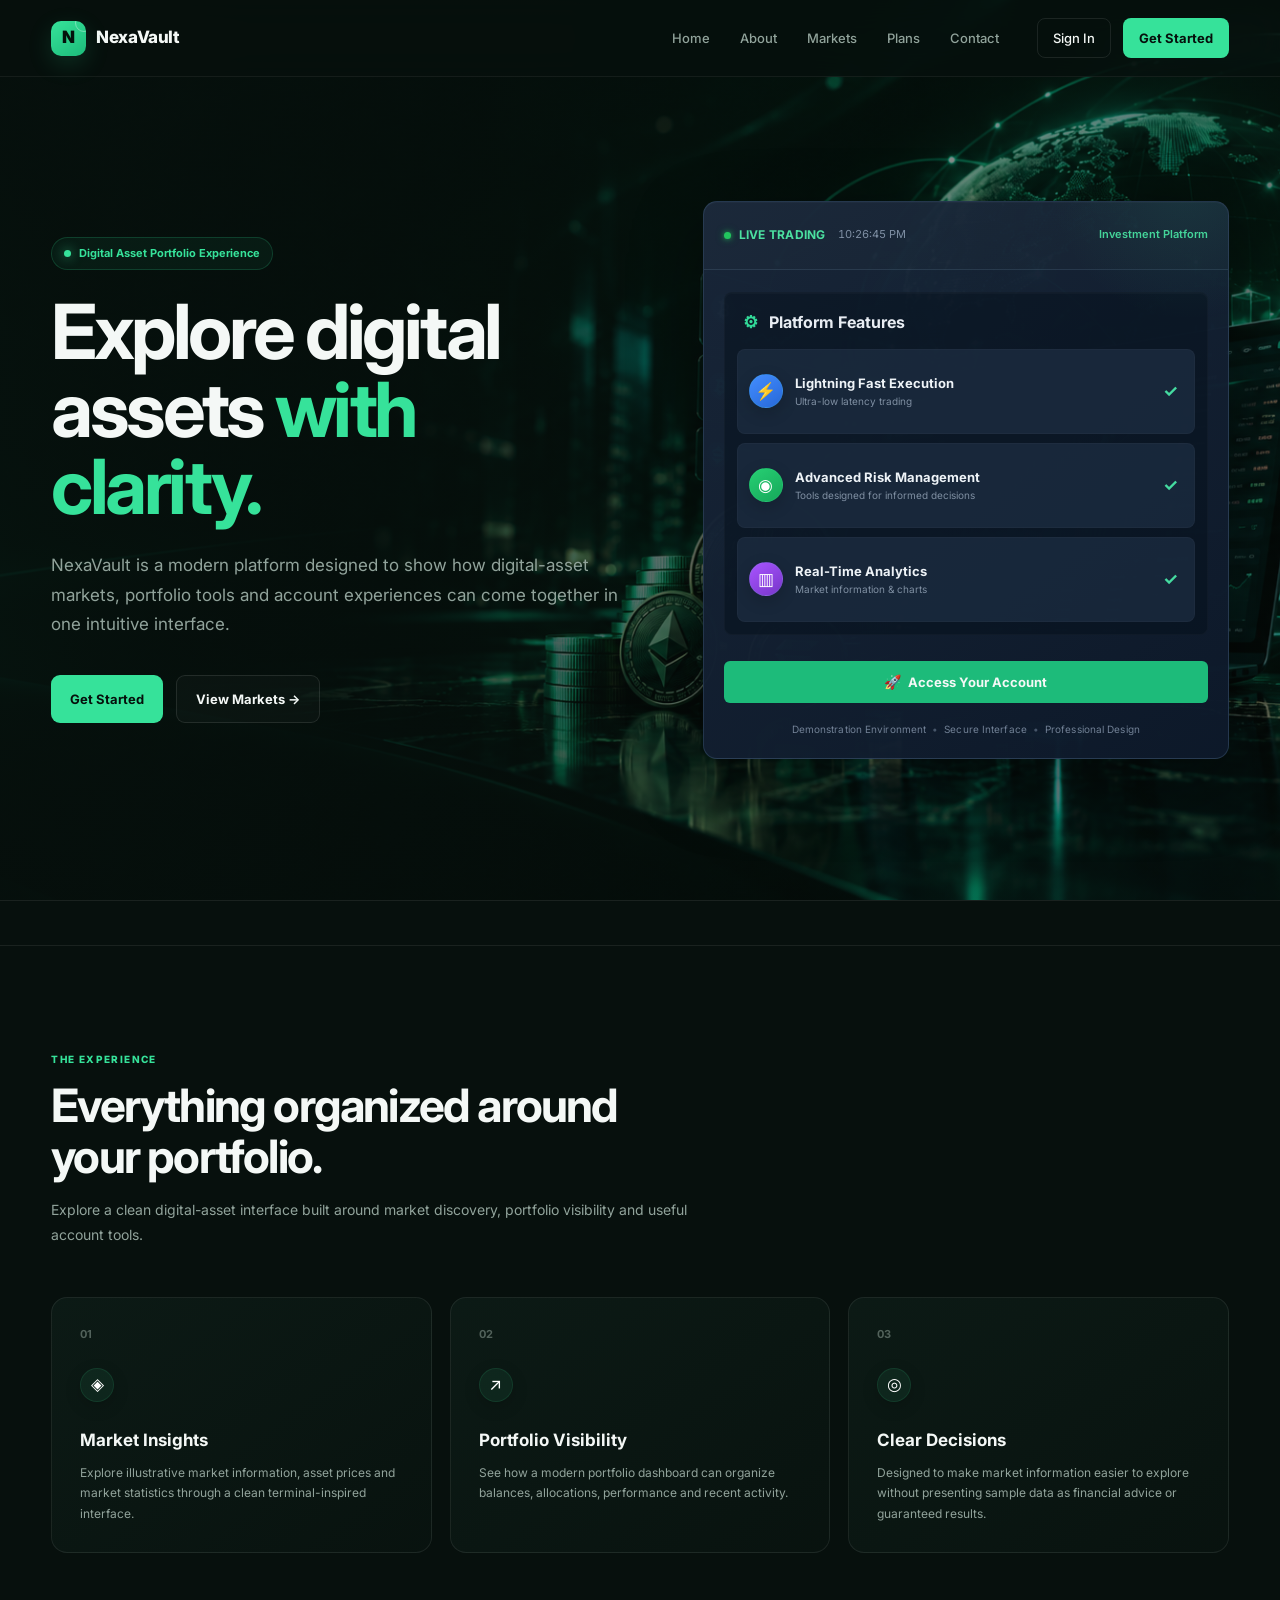
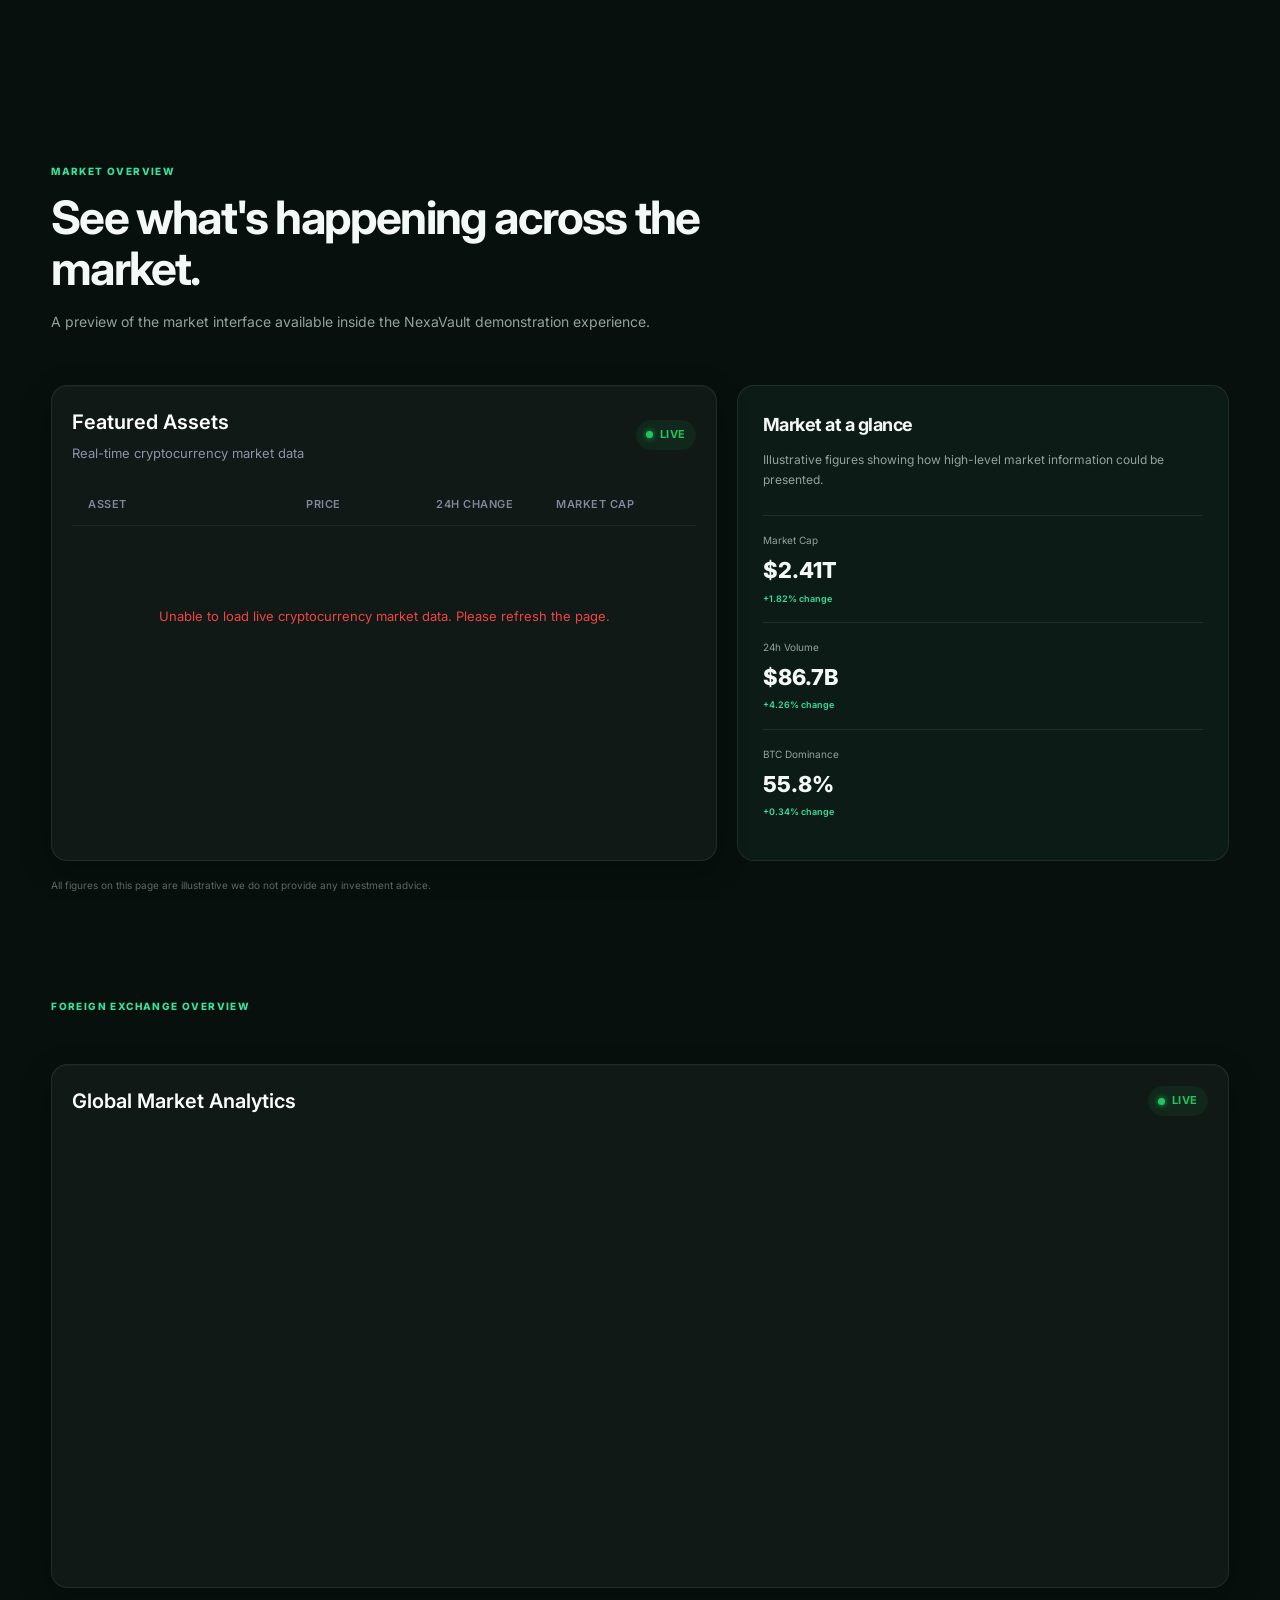
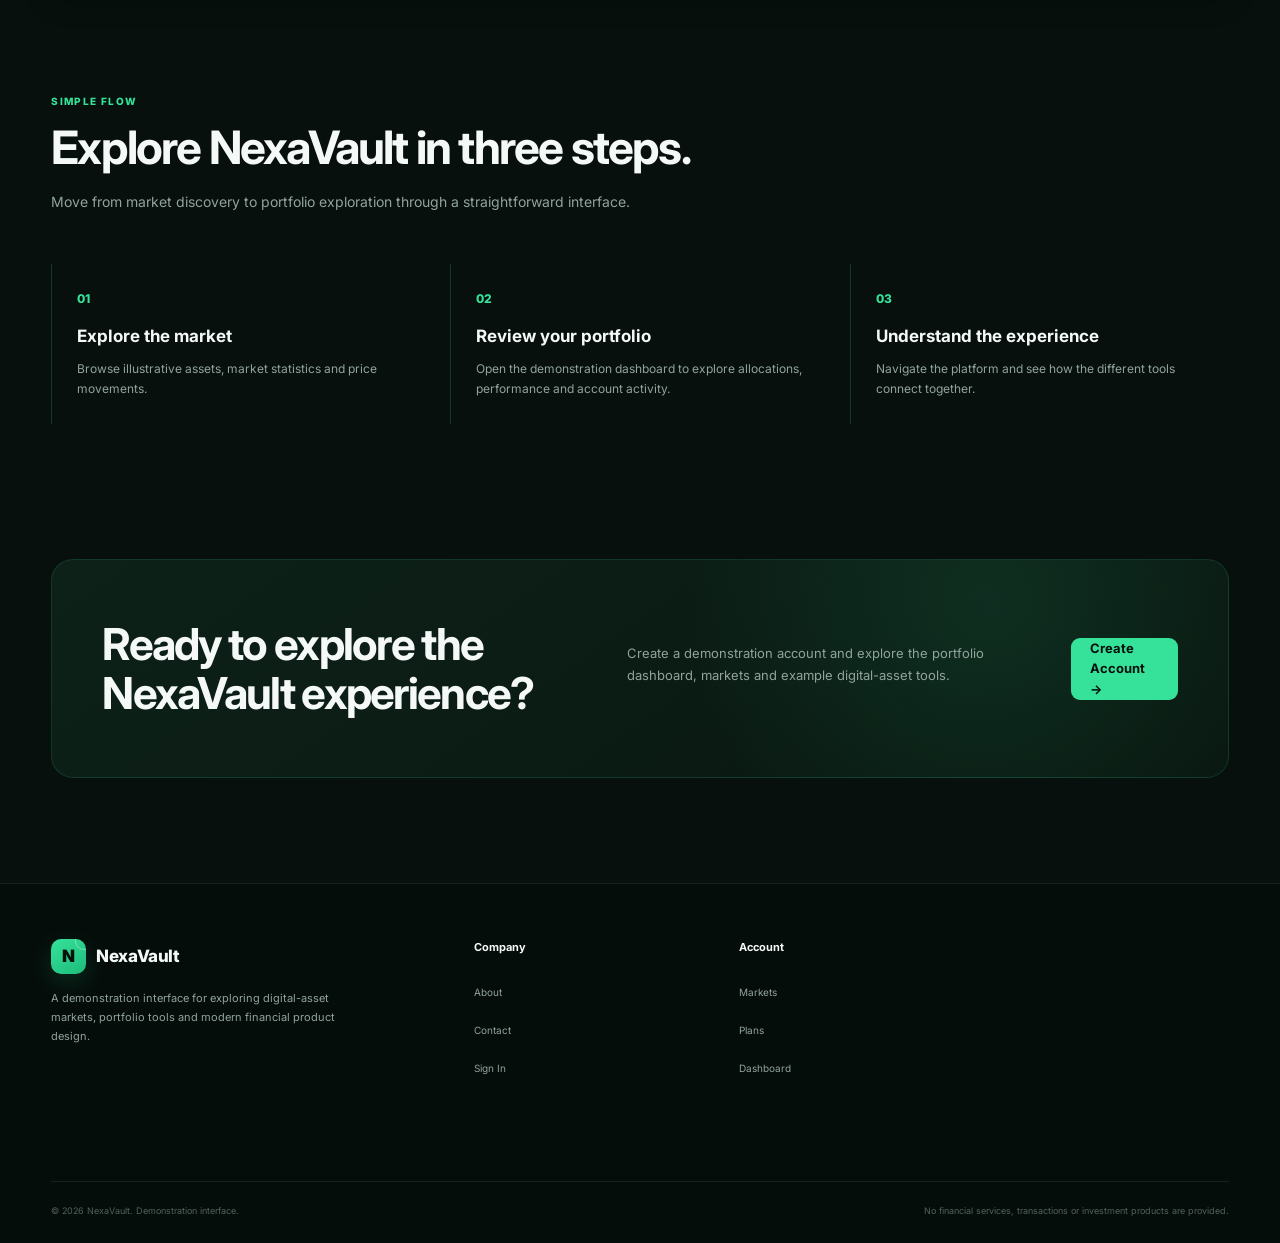
==== commit fa1f2eed: "update layout" ====
--- a/index.html
+++ b/index.html
@@ -50,36 +50,30 @@
             padding: 150px 0 90px;
 
             background:
-                radial-gradient(circle at 75% 30%,
-                    rgba(54, 226, 154, 0.10),
-                    transparent 30%),
-                radial-gradient(circle at 15% 80%,
-                    rgba(54, 226, 154, 0.06),
-                    transparent 25%),
-                var(--bg);
-        }
-
-
+                url("./images/a_darke_futuristic_hero.png") center / cover no-repeat;
+        }
+
+        /* Dark overlay over the image */
         .hero::before {
             content: "";
-
             position: absolute;
-
-            width: 520px;
-            height: 520px;
-
-            right: -180px;
-            top: 100px;
-
-            border-radius: 50%;
-
-            border: 1px solid rgba(54, 226, 154, 0.07);
-
-            box-shadow:
-                0 0 0 80px rgba(54, 226, 154, 0.015),
-                0 0 0 160px rgba(54, 226, 154, 0.01);
-
+            inset: 0;
+
+            background:
+                linear-gradient(90deg,
+                    rgba(7, 16, 13, 0.82) 0%,
+                    rgba(7, 16, 13, 0.68) 40%,
+                    rgba(7, 16, 13, 0.45) 70%,
+                    rgba(7, 16, 13, 0.55) 100%);
+
+            z-index: 1;
             pointer-events: none;
+        }
+
+        /* Keep all hero content above the overlay */
+        .hero>* {
+            position: relative;
+            z-index: 2;
         }
 
 
--- a/css/style.css
+++ b/css/style.css
@@ -174,7 +174,7 @@
 
 /* ================= HERO ================= */
 
-.hero {
+/* .hero {
     min-height: 850px;
 
     padding-top: 170px;
@@ -182,7 +182,7 @@
 
     position: relative;
     overflow: hidden;
-}
+} */
 
 .hero-glow {
     position: absolute;
